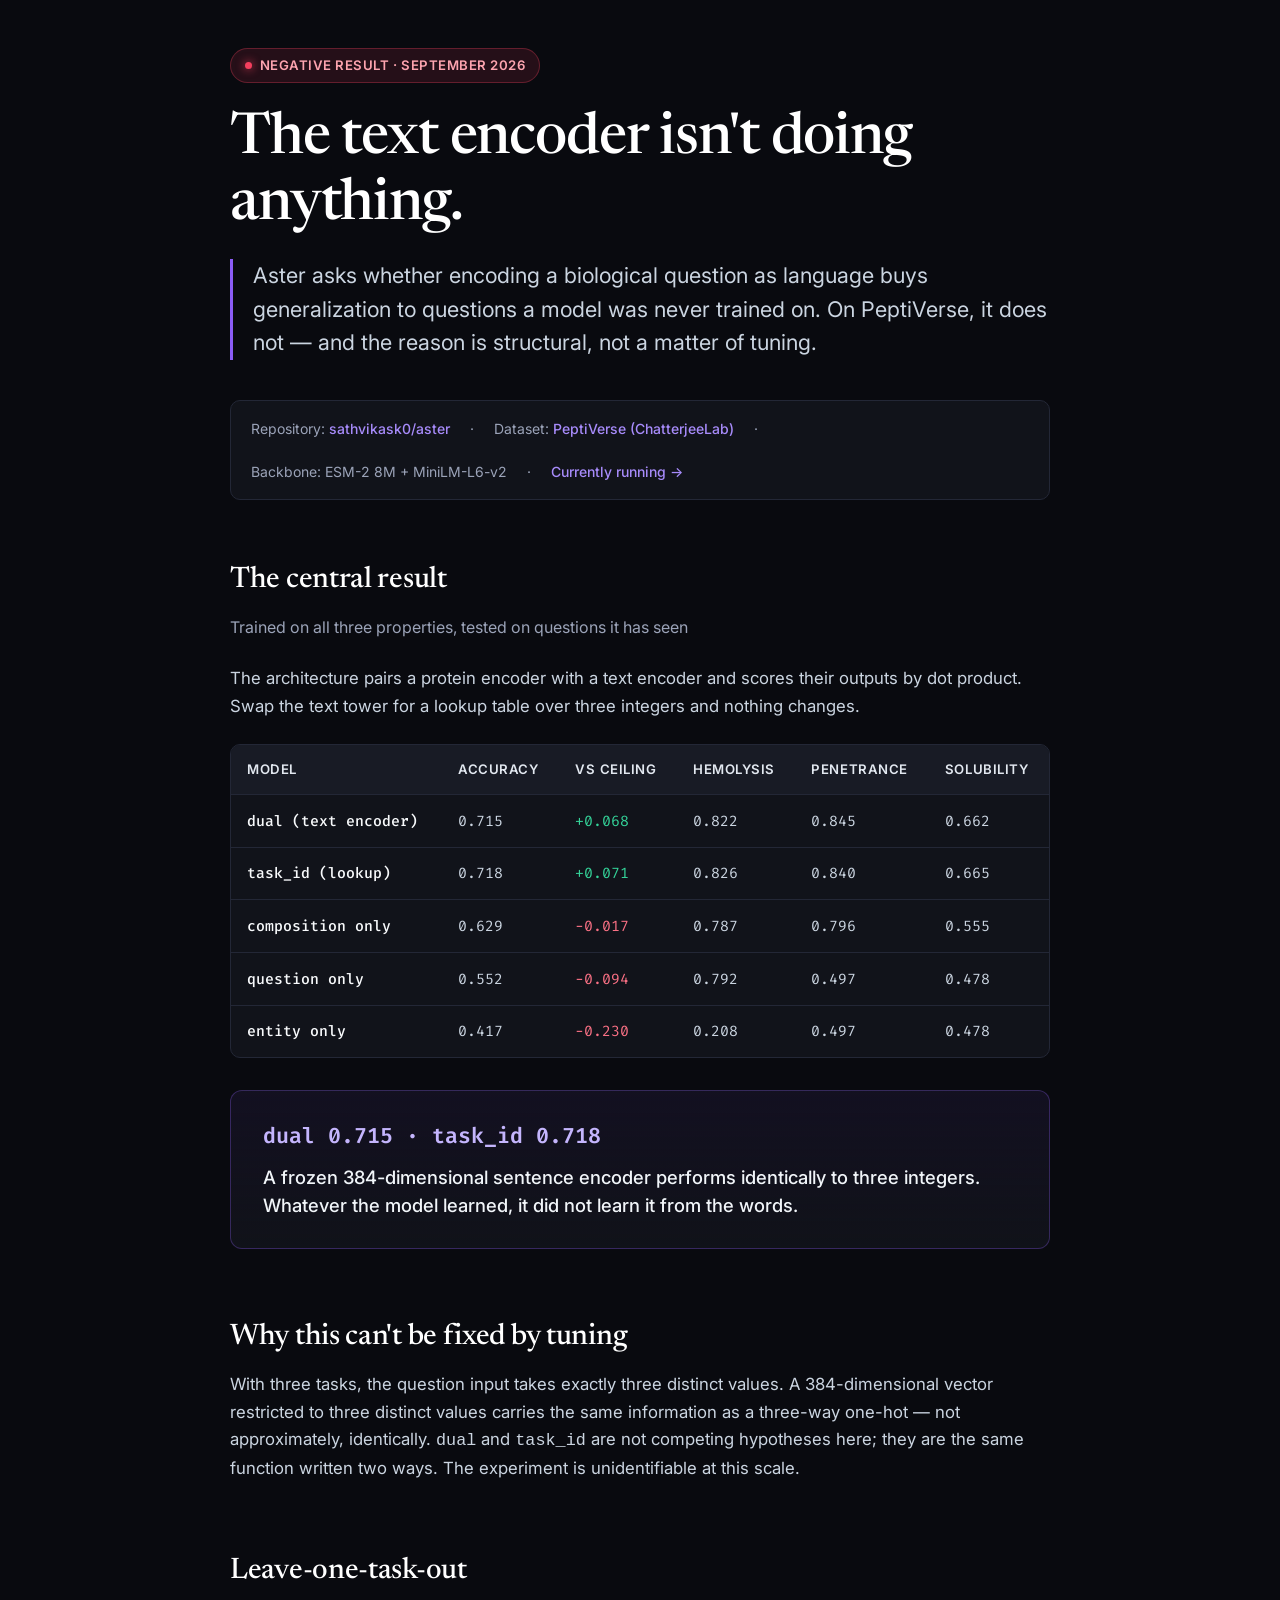
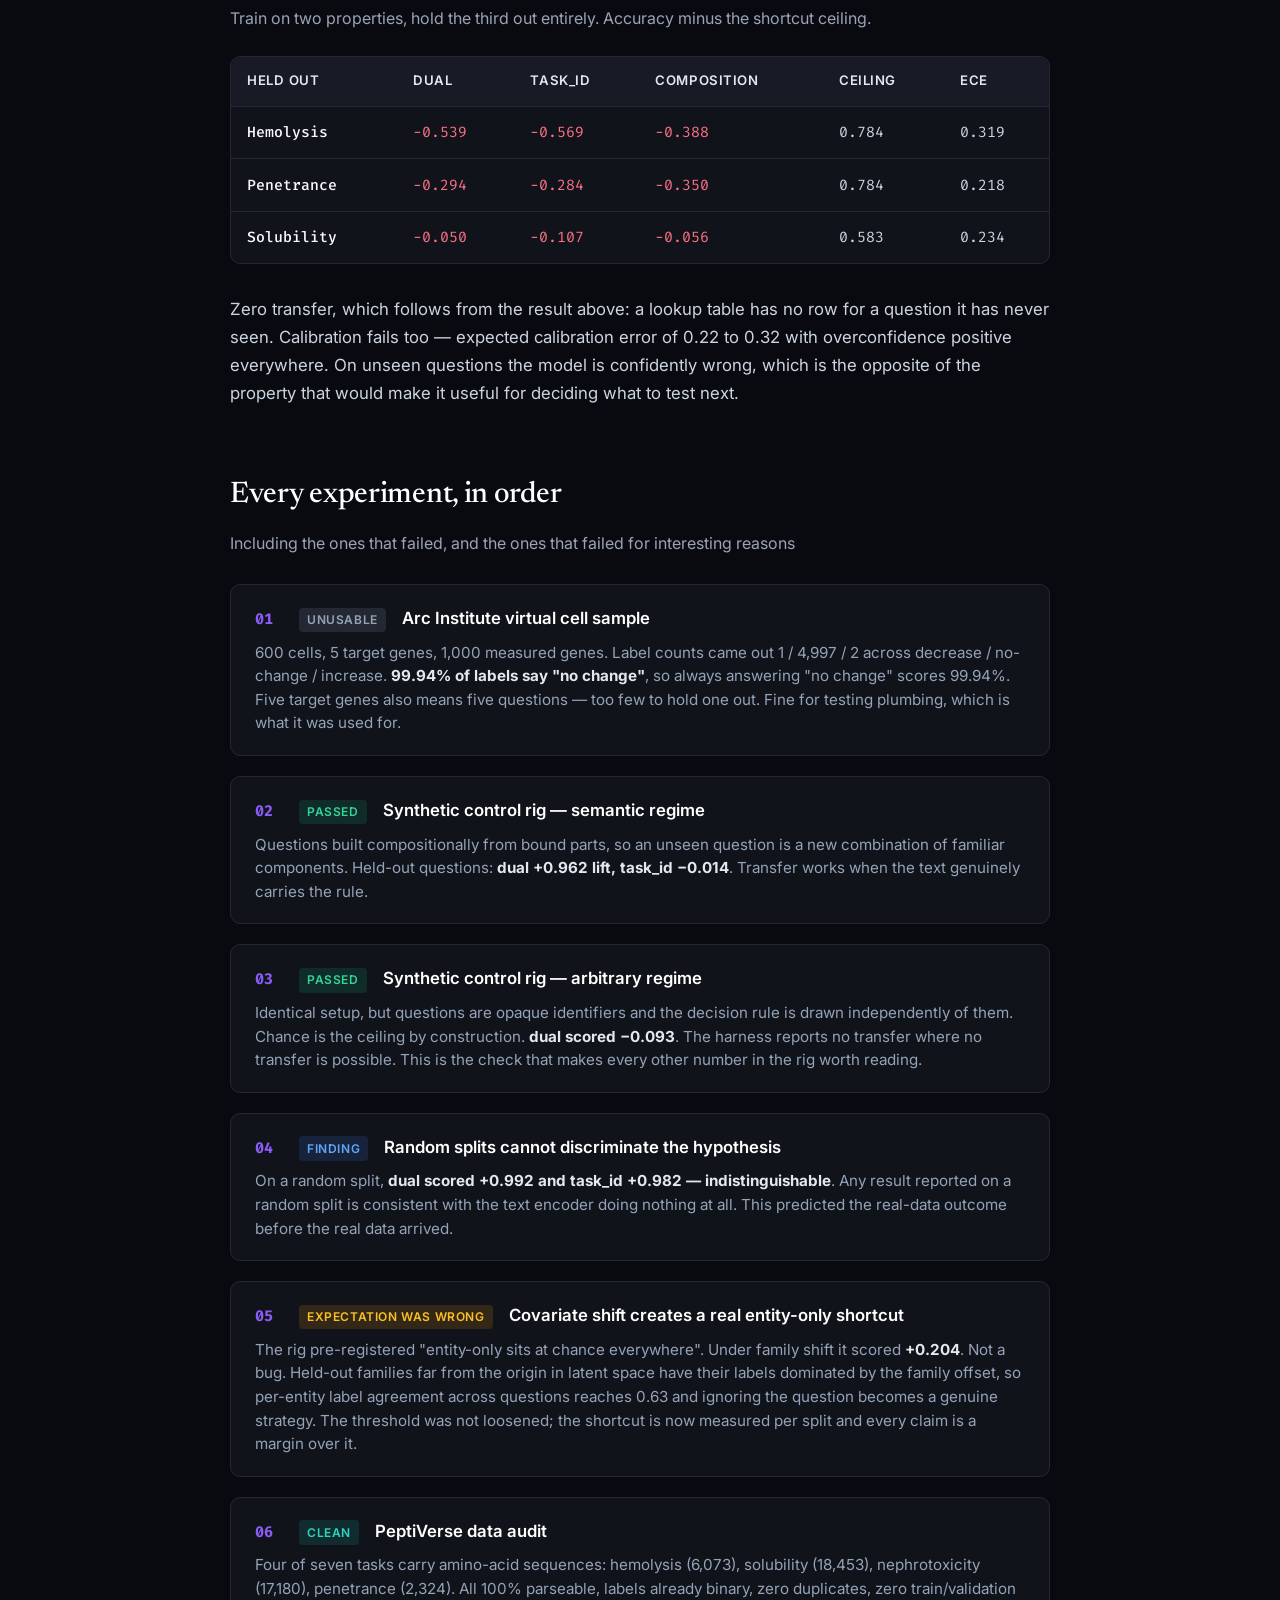
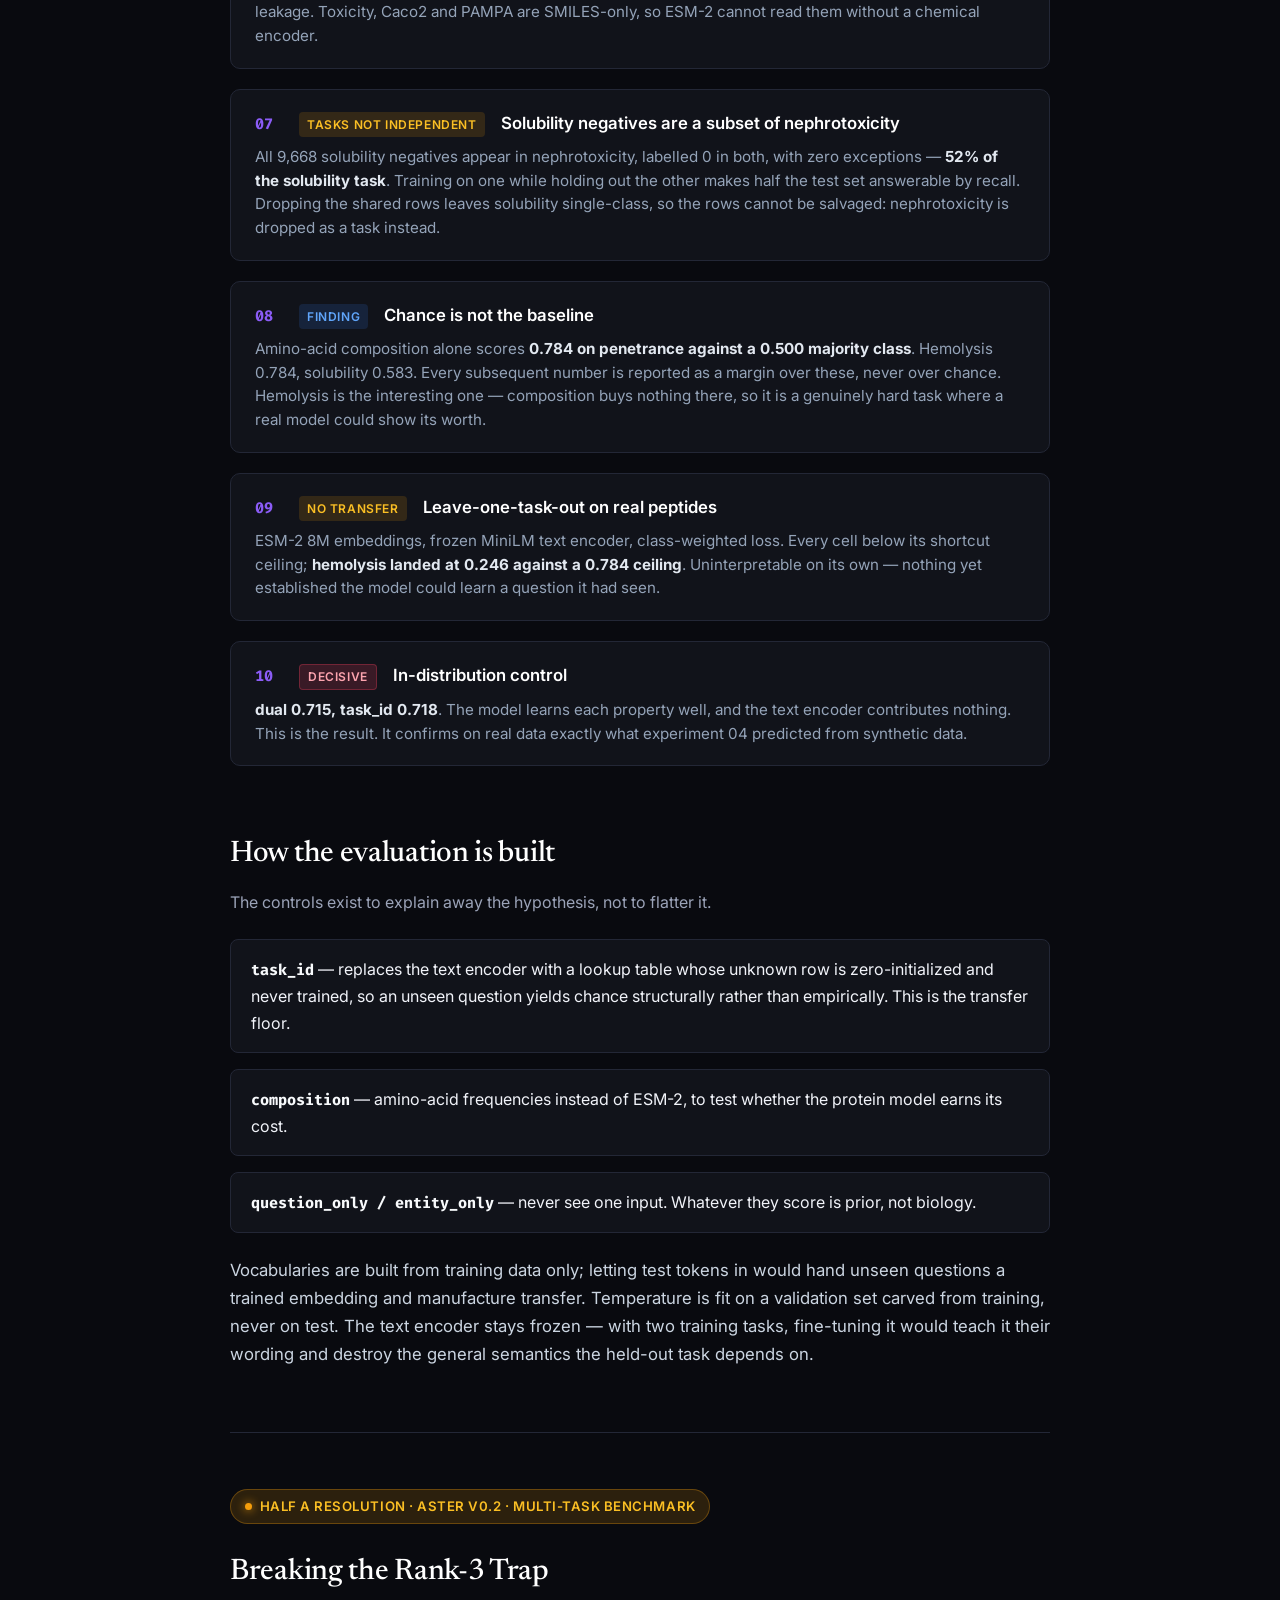
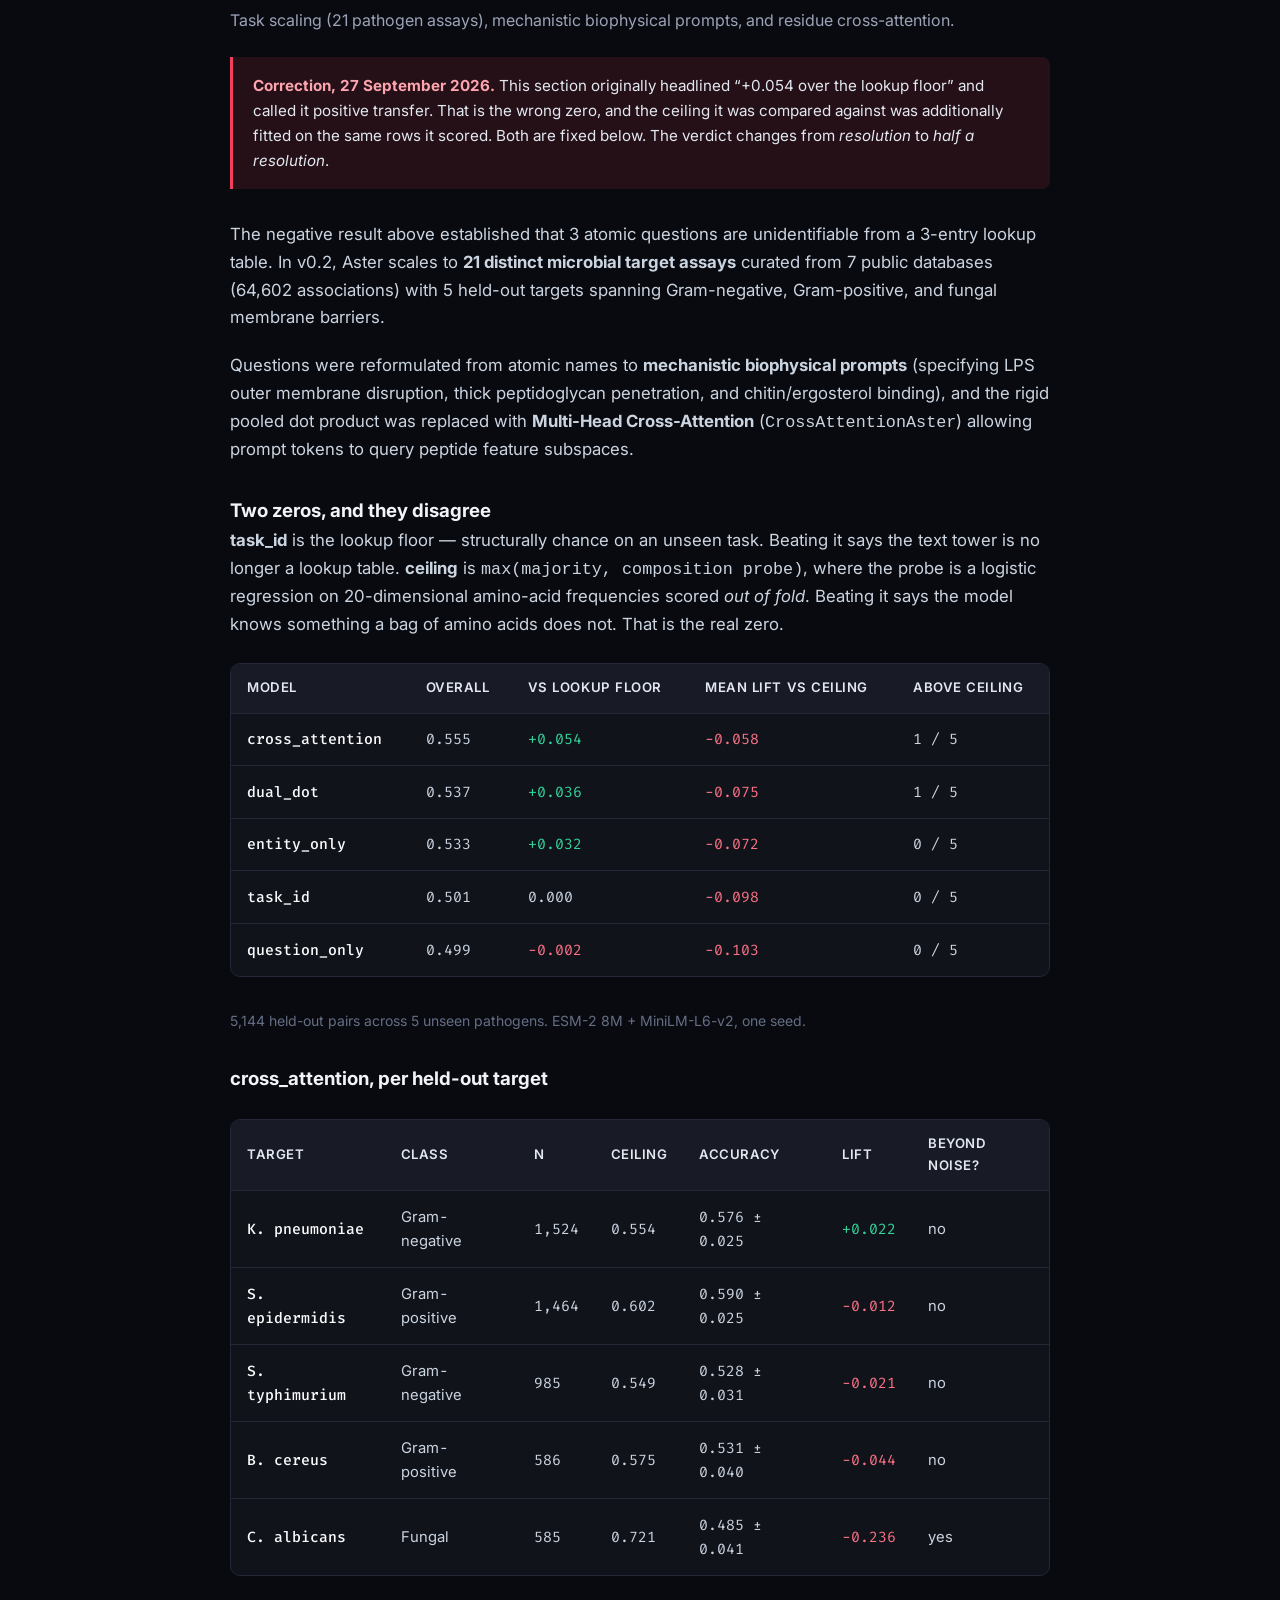
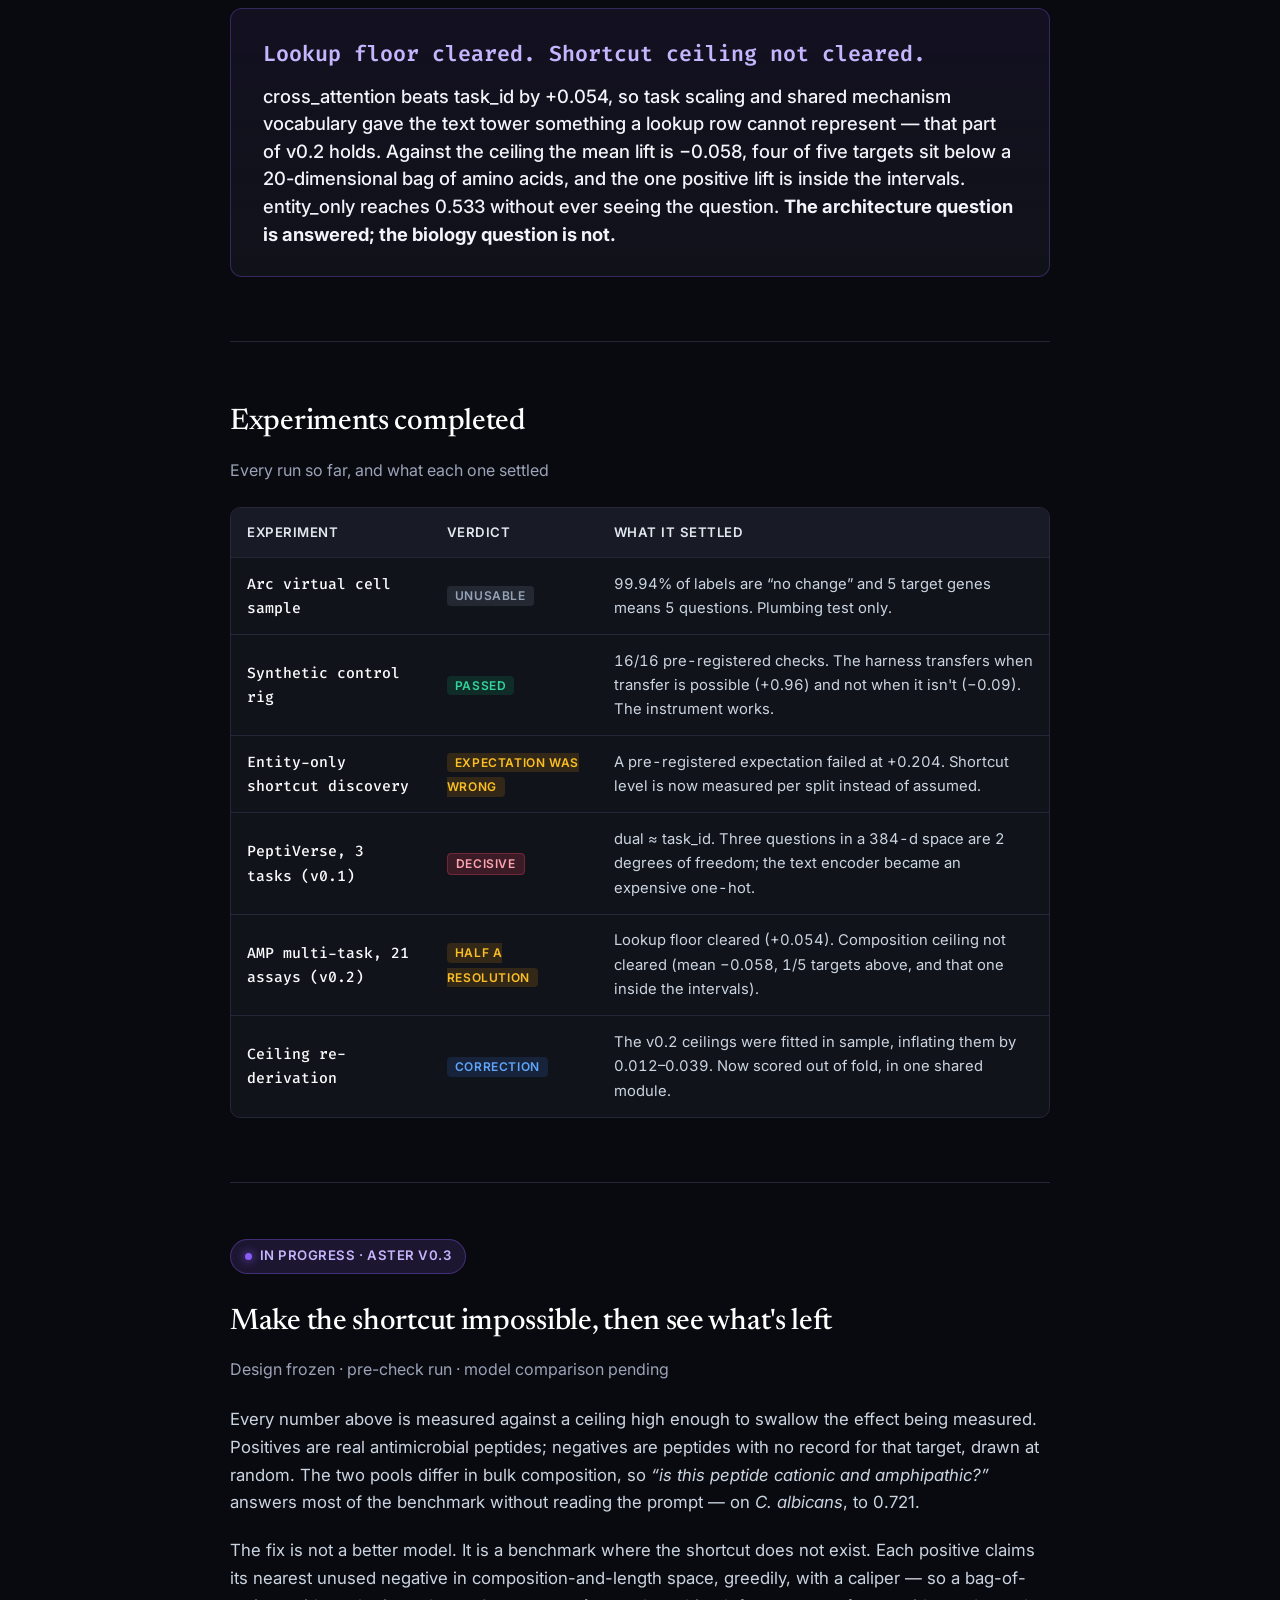
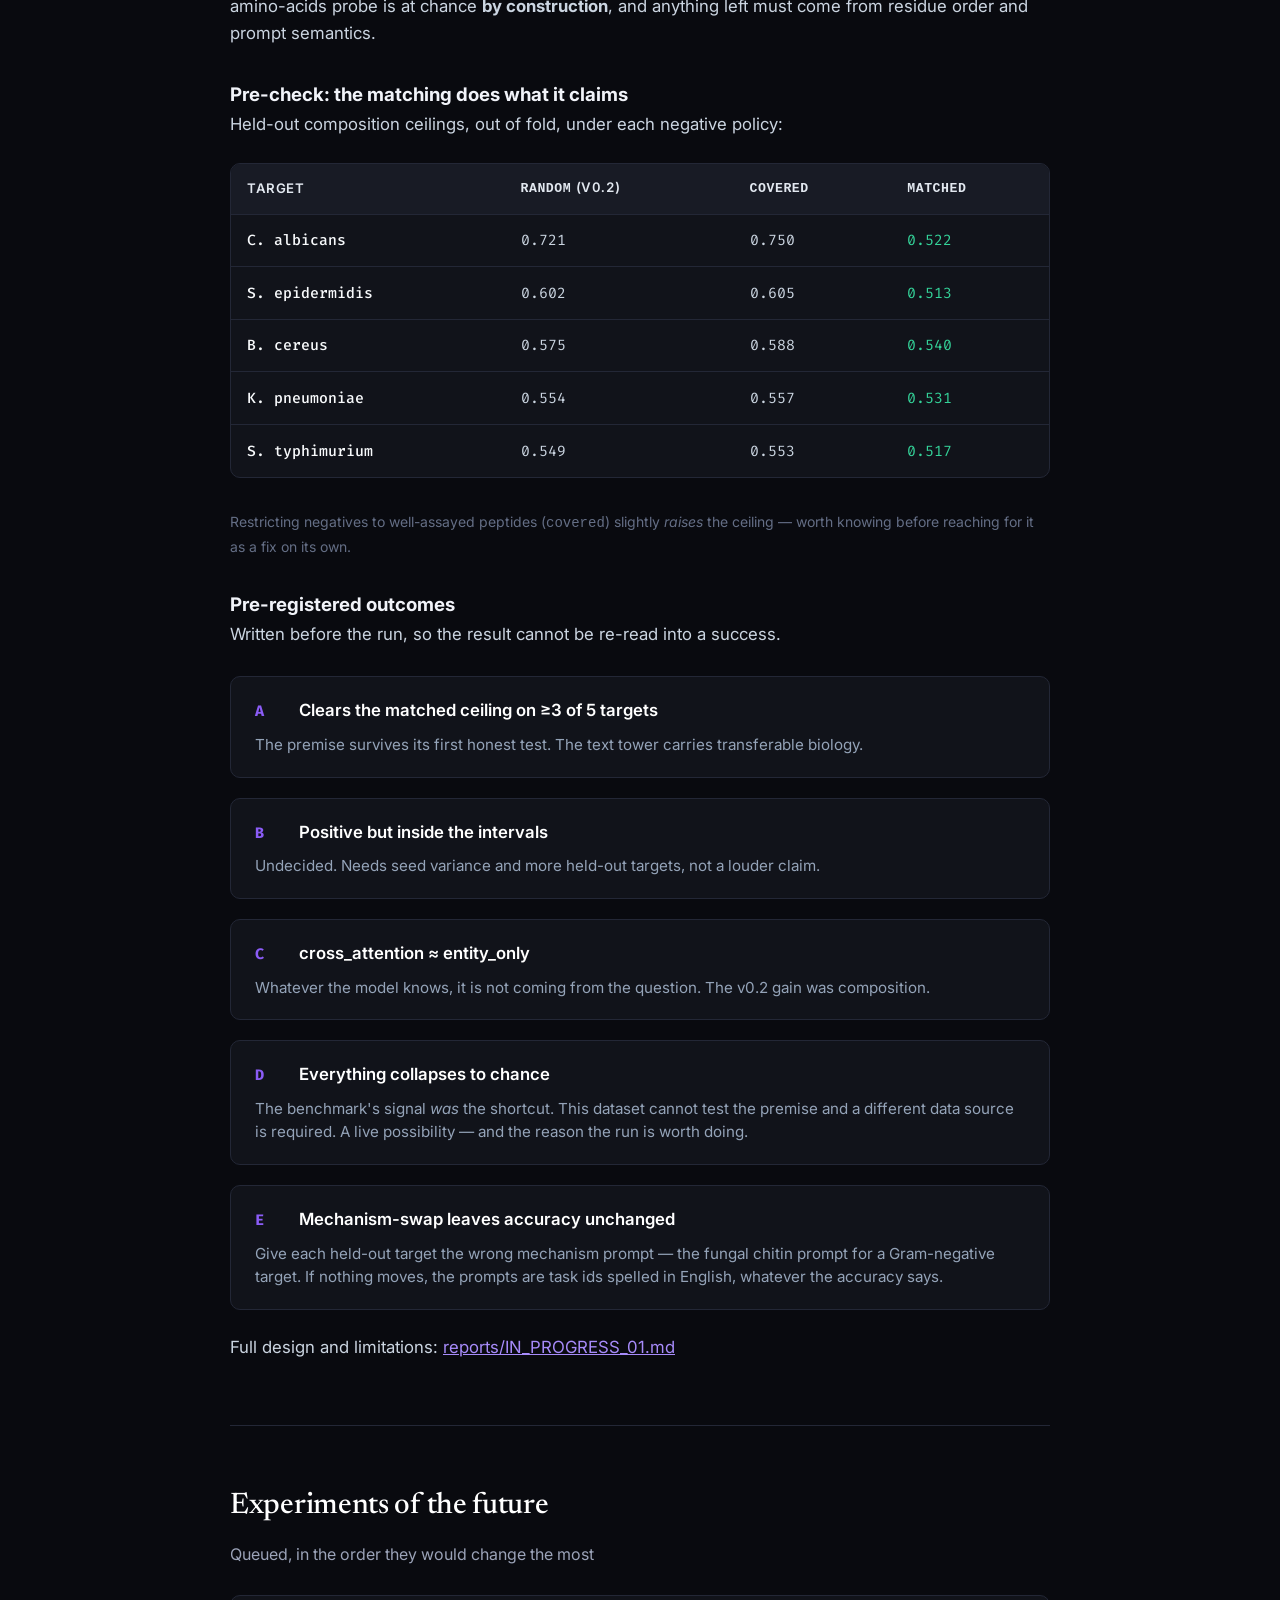
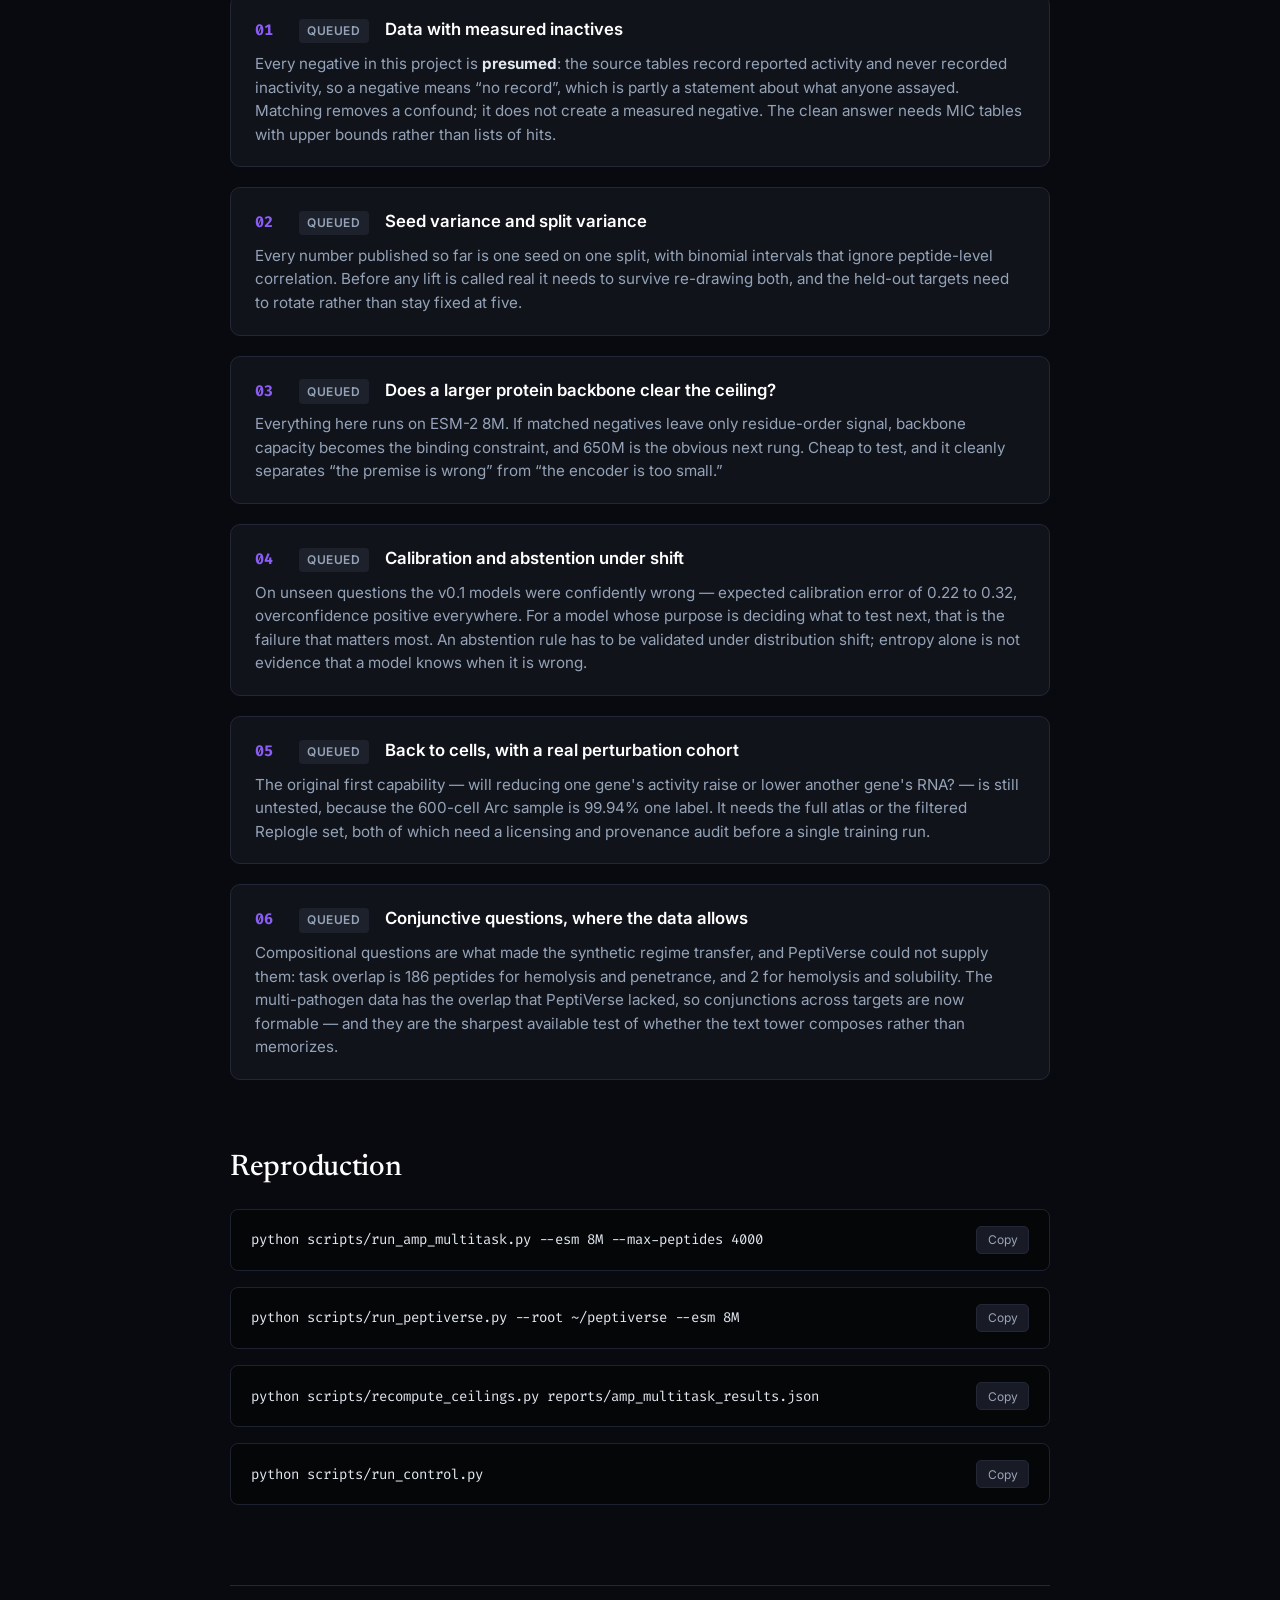
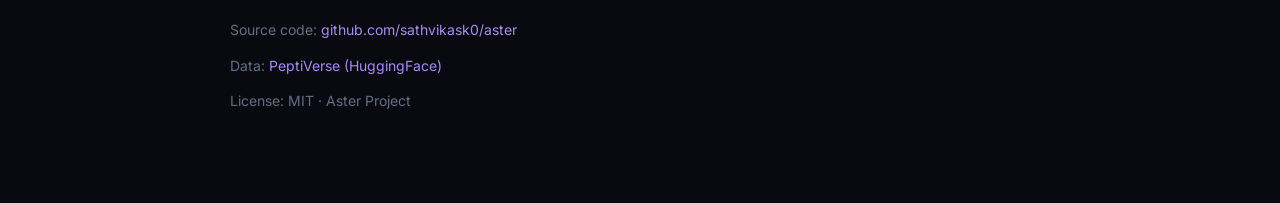
==== docs/index.html @ 53b68ed5 "Correct the v0.2 ceiling, and report against it The multi-task report headlined "+0.054 over task_id" ====
<!DOCTYPE html>
<html lang="en">
<head>
  <meta charset="UTF-8" />
  <meta name="viewport" content="width=device-width, initial-scale=1.0" />
  <title>Negative result · Aster: The text encoder isn't doing anything</title>
  <meta name="description" content="Aster asks whether encoding a biological question as language buys generalization to questions a model was never trained on. On PeptiVerse, it does not." />
  <link rel="preconnect" href="https://fonts.googleapis.com">
  <link rel="preconnect" href="https://fonts.gstatic.com" crossorigin>
  <link href="https://fonts.googleapis.com/css2?family=Fira+Code:wght@400;500;600&family=Inter:wght@400;500;600;700&family=Newsreader:ital,opsz,wght@0,6..72,400;0,6..72,500;0,6..72,600;1,6..72,400&display=swap" rel="stylesheet">
  <style>
    :root {
      --bg: #090a0f;
      --surface: #11131a;
      --surface-raised: #181b25;
      --surface-border: #232736;
      --text-main: #f1f3f9;
      --text-muted: #9ba3b8;
      --text-dim: #646e85;
      --accent: #8b5cf6;
      --accent-glow: rgba(139, 92, 246, 0.15);
      --negative: #f43f5e;
      --negative-dim: rgba(244, 63, 94, 0.12);
      --neutral: #3b82f6;
      --success: #10b981;
      --font-body: 'Inter', -apple-system, BlinkMacSystemFont, sans-serif;
      --font-serif: 'Newsreader', Georgia, serif;
      --font-mono: 'Fira Code', ui-monospace, SFMono-Regular, monospace;
    }

    * { box-sizing: border-box; margin: 0; padding: 0; }

    body {
      background: var(--bg);
      color: var(--text-main);
      font-family: var(--font-body);
      line-height: 1.65;
      -webkit-font-smoothing: antialiased;
      padding: 3rem 1.5rem 6rem;
    }

    .container {
      max-width: 820px;
      margin: 0 auto;
    }

    /* Header & Badge */
    .badge {
      display: inline-flex;
      align-items: center;
      gap: 0.5rem;
      padding: 0.35rem 0.85rem;
      border-radius: 9999px;
      background: var(--negative-dim);
      border: 1px solid rgba(244, 63, 94, 0.3);
      color: #fda4af;
      font-size: 0.825rem;
      font-weight: 600;
      letter-spacing: 0.04em;
      text-transform: uppercase;
      margin-bottom: 1.5rem;
    }

    .badge-dot {
      width: 7px;
      height: 7px;
      border-radius: 50%;
      background: var(--negative);
      box-shadow: 0 0 10px var(--negative);
    }

    h1 {
      font-family: var(--font-serif);
      font-size: clamp(2.4rem, 5vw, 3.6rem);
      line-height: 1.15;
      font-weight: 500;
      letter-spacing: -0.02em;
      margin-bottom: 1.25rem;
      color: #ffffff;
    }

    .lead {
      font-size: clamp(1.15rem, 2.5vw, 1.35rem);
      color: #cbd5e1;
      line-height: 1.55;
      font-weight: 400;
      margin-bottom: 2.5rem;
      border-left: 3px solid var(--accent);
      padding-left: 1.25rem;
    }

    .meta-bar {
      display: flex;
      flex-wrap: wrap;
      align-items: center;
      gap: 1.25rem;
      padding: 1rem 1.25rem;
      background: var(--surface);
      border: 1px solid var(--surface-border);
      border-radius: 10px;
      font-size: 0.875rem;
      color: var(--text-muted);
      margin-bottom: 3.5rem;
    }

    .meta-bar a {
      color: #a78bfa;
      text-decoration: none;
      font-weight: 500;
      display: inline-flex;
      align-items: center;
      gap: 0.35rem;
    }

    .meta-bar a:hover {
      text-decoration: underline;
    }

    /* Sections */
    section {
      margin-bottom: 4rem;
    }

    h2 {
      font-family: var(--font-serif);
      font-size: 1.85rem;
      font-weight: 500;
      color: #ffffff;
      margin-bottom: 0.6rem;
      letter-spacing: -0.01em;
    }

    .section-desc {
      color: var(--text-muted);
      margin-bottom: 1.5rem;
      font-size: 1rem;
    }

    p {
      margin-bottom: 1.25rem;
      color: #cbd5e1;
      font-size: 1.05rem;
    }

    /* Callout Card */
    .highlight-card {
      background: linear-gradient(180deg, rgba(139, 92, 246, 0.08) 0%, rgba(17, 19, 26, 0.95) 100%);
      border: 1px solid rgba(139, 92, 246, 0.3);
      border-radius: 12px;
      padding: 1.75rem 2rem;
      margin: 2rem 0;
      position: relative;
    }

    .highlight-stat {
      font-family: var(--font-mono);
      font-size: 1.35rem;
      font-weight: 600;
      color: #c4b5fd;
      margin-bottom: 0.6rem;
      display: flex;
      align-items: center;
      gap: 0.75rem;
    }

    .highlight-text {
      font-size: 1.15rem;
      color: #f1f5f9;
      font-weight: 500;
      line-height: 1.5;
    }

    /* Tables */
    .table-wrapper {
      width: 100%;
      overflow-x: auto;
      border: 1px solid var(--surface-border);
      border-radius: 10px;
      background: var(--surface);
      margin: 1.5rem 0 2rem;
    }

    table {
      width: 100%;
      border-collapse: collapse;
      text-align: left;
      font-size: 0.925rem;
      font-variant-numeric: tabular-nums;
    }

    th {
      background: var(--surface-raised);
      color: #e2e8f0;
      font-weight: 600;
      padding: 0.85rem 1rem;
      border-bottom: 1px solid var(--surface-border);
      font-size: 0.825rem;
      text-transform: uppercase;
      letter-spacing: 0.04em;
    }

    td {
      padding: 0.85rem 1rem;
      border-bottom: 1px solid var(--surface-border);
      color: #cbd5e1;
    }

    tr:last-child td {
      border-bottom: none;
    }

    tr:hover td {
      background: rgba(255, 255, 255, 0.02);
    }

    .model-name {
      font-family: var(--font-mono);
      font-weight: 500;
      color: #f8fafc;
    }

    .delta-pos {
      color: #34d399;
      font-family: var(--font-mono);
    }

    .delta-neg {
      color: #fb7185;
      font-family: var(--font-mono);
    }

    .num {
      font-family: var(--font-mono);
    }

    /* Timeline / Experiments */
    .timeline {
      display: flex;
      flex-direction: column;
      gap: 1.25rem;
      margin-top: 1.75rem;
    }

    .exp-card {
      background: var(--surface);
      border: 1px solid var(--surface-border);
      border-radius: 10px;
      padding: 1.25rem 1.5rem;
      transition: border-color 0.2s, transform 0.2s;
    }

    .exp-card:hover {
      border-color: #3f475f;
    }

    .exp-header {
      display: flex;
      align-items: baseline;
      gap: 1rem;
      margin-bottom: 0.5rem;
    }

    .exp-num {
      font-family: var(--font-mono);
      font-size: 0.95rem;
      font-weight: 700;
      color: var(--accent);
      min-width: 28px;
    }

    .exp-tag {
      font-size: 0.75rem;
      font-weight: 600;
      text-transform: uppercase;
      letter-spacing: 0.05em;
      padding: 0.15rem 0.5rem;
      border-radius: 4px;
    }

    .tag-unusable { background: rgba(148, 163, 184, 0.15); color: #94a3b8; }
    .tag-passed { background: rgba(16, 185, 129, 0.15); color: #34d399; }
    .tag-finding { background: rgba(59, 130, 246, 0.15); color: #60a5fa; }
    .tag-wrong { background: rgba(245, 158, 11, 0.15); color: #fbbf24; }
    .tag-clean { background: rgba(20, 184, 166, 0.15); color: #2dd4bf; }
    .tag-decisive { background: rgba(244, 63, 94, 0.18); color: #fda4af; border: 1px solid rgba(244, 63, 94, 0.3); }
    .tag-running { background: rgba(139, 92, 246, 0.18); color: #c4b5fd; border: 1px solid rgba(139, 92, 246, 0.35); }
    .tag-queued { background: rgba(100, 116, 139, 0.15); color: #94a3b8; }
    .tag-partial { background: rgba(245, 158, 11, 0.15); color: #fbbf24; }

    .correction {
      border-left: 3px solid var(--negative);
      background: var(--negative-dim);
      border-radius: 0 8px 8px 0;
      padding: 1rem 1.25rem;
      margin: 1.5rem 0 2rem;
      font-size: 0.95rem;
      color: #e2e8f0;
    }

    .correction strong { color: #fda4af; }

    .pulse-dot {
      width: 7px; height: 7px; border-radius: 50%;
      background: var(--accent);
      box-shadow: 0 0 10px var(--accent);
      display: inline-block;
      animation: pulse 2s ease-in-out infinite;
    }

    @keyframes pulse { 0%, 100% { opacity: 1; } 50% { opacity: 0.35; } }

    .zero-note {
      font-size: 0.875rem;
      color: var(--text-dim);
      margin-top: 0.75rem;
    }

    .exp-title {
      font-weight: 600;
      color: #ffffff;
      font-size: 1.05rem;
    }

    .exp-body {
      color: #94a3b8;
      font-size: 0.95rem;
      line-height: 1.55;
    }

    .exp-body strong {
      color: #e2e8f0;
    }

    /* List items for design rules */
    .controls-list {
      list-style: none;
      display: flex;
      flex-direction: column;
      gap: 1rem;
      margin: 1.5rem 0;
    }

    .controls-list li {
      padding: 1rem 1.25rem;
      background: var(--surface);
      border: 1px solid var(--surface-border);
      border-radius: 8px;
    }

    .controls-list strong {
      color: #f8fafc;
      font-family: var(--font-mono);
      font-size: 0.95rem;
    }

    /* Code & command block */
    .code-box {
      background: #050608;
      border: 1px solid #1e2230;
      border-radius: 8px;
      padding: 1rem 1.25rem;
      font-family: var(--font-mono);
      font-size: 0.875rem;
      color: #e2e8f0;
      overflow-x: auto;
      margin: 1rem 0;
      display: flex;
      justify-content: space-between;
      align-items: center;
    }

    .copy-btn {
      background: var(--surface-raised);
      border: 1px solid var(--surface-border);
      color: var(--text-muted);
      border-radius: 5px;
      padding: 0.35rem 0.65rem;
      font-size: 0.75rem;
      cursor: pointer;
      font-family: var(--font-body);
      transition: all 0.2s;
    }

    .copy-btn:hover {
      color: #ffffff;
      border-color: #475569;
    }

    footer {
      margin-top: 5rem;
      padding-top: 2rem;
      border-top: 1px solid var(--surface-border);
      font-size: 0.875rem;
      color: var(--text-dim);
      display: flex;
      flex-direction: column;
      gap: 0.75rem;
    }

    footer a {
      color: #a78bfa;
      text-decoration: none;
    }
  </style>
</head>
<body>
  <main class="container">
    <header>
      <div class="badge">
        <span class="badge-dot"></span>
        Negative result · September 2026
      </div>
      <h1>The text encoder isn't doing anything.</h1>
      <p class="lead">
        Aster asks whether encoding a biological question as language buys generalization to questions a model was never trained on. On PeptiVerse, it does not — and the reason is structural, not a matter of tuning.
      </p>

      <div class="meta-bar">
        <span>Repository: <a href="https://github.com/sathvikask0/aster" target="_blank" rel="noopener">sathvikask0/aster</a></span>
        <span>·</span>
        <span>Dataset: <a href="https://huggingface.co/datasets/ChatterjeeLab/PeptiVerse_data" target="_blank" rel="noopener">PeptiVerse (ChatterjeeLab)</a></span>
        <span>·</span>
        <span>Backbone: ESM-2 8M + MiniLM-L6-v2</span>
        <span>·</span>
        <span><a href="#currently-running">Currently running →</a></span>
      </div>
    </header>

    <!-- The central result -->
    <section id="central-result">
      <h2>The central result</h2>
      <p class="section-desc">Trained on all three properties, tested on questions it has seen</p>
      
      <p>
        The architecture pairs a protein encoder with a text encoder and scores their outputs by dot product. Swap the text tower for a lookup table over three integers and nothing changes.
      </p>

      <div class="table-wrapper">
        <table>
          <thead>
            <tr>
              <th>Model</th>
              <th>Accuracy</th>
              <th>vs ceiling</th>
              <th>Hemolysis</th>
              <th>Penetrance</th>
              <th>Solubility</th>
            </tr>
          </thead>
          <tbody>
            <tr>
              <td class="model-name">dual (text encoder)</td>
              <td class="num">0.715</td>
              <td class="delta-pos">+0.068</td>
              <td class="num">0.822</td>
              <td class="num">0.845</td>
              <td class="num">0.662</td>
            </tr>
            <tr>
              <td class="model-name">task_id (lookup)</td>
              <td class="num">0.718</td>
              <td class="delta-pos">+0.071</td>
              <td class="num">0.826</td>
              <td class="num">0.840</td>
              <td class="num">0.665</td>
            </tr>
            <tr>
              <td class="model-name">composition only</td>
              <td class="num">0.629</td>
              <td class="delta-neg">−0.017</td>
              <td class="num">0.787</td>
              <td class="num">0.796</td>
              <td class="num">0.555</td>
            </tr>
            <tr>
              <td class="model-name">question only</td>
              <td class="num">0.552</td>
              <td class="delta-neg">−0.094</td>
              <td class="num">0.792</td>
              <td class="num">0.497</td>
              <td class="num">0.478</td>
            </tr>
            <tr>
              <td class="model-name">entity only</td>
              <td class="num">0.417</td>
              <td class="delta-neg">−0.230</td>
              <td class="num">0.208</td>
              <td class="num">0.497</td>
              <td class="num">0.478</td>
            </tr>
          </tbody>
        </table>
      </div>

      <div class="highlight-card">
        <div class="highlight-stat">dual 0.715 · task_id 0.718</div>
        <div class="highlight-text">
          A frozen 384-dimensional sentence encoder performs identically to three integers. Whatever the model learned, it did not learn it from the words.
        </div>
      </div>
    </section>

    <!-- Why this can't be fixed by tuning -->
    <section id="tuning-limits">
      <h2>Why this can't be fixed by tuning</h2>
      <p>
        With three tasks, the question input takes exactly three distinct values. A 384-dimensional vector restricted to three distinct values carries the same information as a three-way one-hot — not approximately, identically. <code>dual</code> and <code>task_id</code> are not competing hypotheses here; they are the same function written two ways. The experiment is unidentifiable at this scale.
      </p>
    </section>

    <!-- Leave-one-task-out -->
    <section id="leave-one-out">
      <h2>Leave-one-task-out</h2>
      <p class="section-desc">Train on two properties, hold the third out entirely. Accuracy minus the shortcut ceiling.</p>

      <div class="table-wrapper">
        <table>
          <thead>
            <tr>
              <th>Held out</th>
              <th>dual</th>
              <th>task_id</th>
              <th>composition</th>
              <th>Ceiling</th>
              <th>ECE</th>
            </tr>
          </thead>
          <tbody>
            <tr>
              <td class="model-name">Hemolysis</td>
              <td class="delta-neg">−0.539</td>
              <td class="delta-neg">−0.569</td>
              <td class="delta-neg">−0.388</td>
              <td class="num">0.784</td>
              <td class="num">0.319</td>
            </tr>
            <tr>
              <td class="model-name">Penetrance</td>
              <td class="delta-neg">−0.294</td>
              <td class="delta-neg">−0.284</td>
              <td class="delta-neg">−0.350</td>
              <td class="num">0.784</td>
              <td class="num">0.218</td>
            </tr>
            <tr>
              <td class="model-name">Solubility</td>
              <td class="delta-neg">−0.050</td>
              <td class="delta-neg">−0.107</td>
              <td class="delta-neg">−0.056</td>
              <td class="num">0.583</td>
              <td class="num">0.234</td>
            </tr>
          </tbody>
        </table>
      </div>

      <p>
        Zero transfer, which follows from the result above: a lookup table has no row for a question it has never seen. Calibration fails too — expected calibration error of 0.22 to 0.32 with overconfidence positive everywhere. On unseen questions the model is confidently wrong, which is the opposite of the property that would make it useful for deciding what to test next.
      </p>
    </section>

    <!-- Every experiment, in order -->
    <section id="experiments-chronology">
      <h2>Every experiment, in order</h2>
      <p class="section-desc">Including the ones that failed, and the ones that failed for interesting reasons</p>

      <div class="timeline">
        <div class="exp-card">
          <div class="exp-header">
            <span class="exp-num">01</span>
            <span class="exp-tag tag-unusable">Unusable</span>
            <span class="exp-title">Arc Institute virtual cell sample</span>
          </div>
          <div class="exp-body">
            600 cells, 5 target genes, 1,000 measured genes. Label counts came out 1 / 4,997 / 2 across decrease / no-change / increase. <strong>99.94% of labels say "no change"</strong>, so always answering "no change" scores 99.94%. Five target genes also means five questions — too few to hold one out. Fine for testing plumbing, which is what it was used for.
          </div>
        </div>

        <div class="exp-card">
          <div class="exp-header">
            <span class="exp-num">02</span>
            <span class="exp-tag tag-passed">Passed</span>
            <span class="exp-title">Synthetic control rig — semantic regime</span>
          </div>
          <div class="exp-body">
            Questions built compositionally from bound parts, so an unseen question is a new combination of familiar components. Held-out questions: <strong>dual +0.962 lift, task_id −0.014</strong>. Transfer works when the text genuinely carries the rule.
          </div>
        </div>

        <div class="exp-card">
          <div class="exp-header">
            <span class="exp-num">03</span>
            <span class="exp-tag tag-passed">Passed</span>
            <span class="exp-title">Synthetic control rig — arbitrary regime</span>
          </div>
          <div class="exp-body">
            Identical setup, but questions are opaque identifiers and the decision rule is drawn independently of them. Chance is the ceiling by construction. <strong>dual scored −0.093</strong>. The harness reports no transfer where no transfer is possible. This is the check that makes every other number in the rig worth reading.
          </div>
        </div>

        <div class="exp-card">
          <div class="exp-header">
            <span class="exp-num">04</span>
            <span class="exp-tag tag-finding">Finding</span>
            <span class="exp-title">Random splits cannot discriminate the hypothesis</span>
          </div>
          <div class="exp-body">
            On a random split, <strong>dual scored +0.992 and task_id +0.982 — indistinguishable</strong>. Any result reported on a random split is consistent with the text encoder doing nothing at all. This predicted the real-data outcome before the real data arrived.
          </div>
        </div>

        <div class="exp-card">
          <div class="exp-header">
            <span class="exp-num">05</span>
            <span class="exp-tag tag-wrong">Expectation was wrong</span>
            <span class="exp-title">Covariate shift creates a real entity-only shortcut</span>
          </div>
          <div class="exp-body">
            The rig pre-registered "entity-only sits at chance everywhere". Under family shift it scored <strong>+0.204</strong>. Not a bug. Held-out families far from the origin in latent space have their labels dominated by the family offset, so per-entity label agreement across questions reaches 0.63 and ignoring the question becomes a genuine strategy. The threshold was not loosened; the shortcut is now measured per split and every claim is a margin over it.
          </div>
        </div>

        <div class="exp-card">
          <div class="exp-header">
            <span class="exp-num">06</span>
            <span class="exp-tag tag-clean">Clean</span>
            <span class="exp-title">PeptiVerse data audit</span>
          </div>
          <div class="exp-body">
            Four of seven tasks carry amino-acid sequences: hemolysis (6,073), solubility (18,453), nephrotoxicity (17,180), penetrance (2,324). All 100% parseable, labels already binary, zero duplicates, zero train/validation leakage. Toxicity, Caco2 and PAMPA are SMILES-only, so ESM-2 cannot read them without a chemical encoder.
          </div>
        </div>

        <div class="exp-card">
          <div class="exp-header">
            <span class="exp-num">07</span>
            <span class="exp-tag tag-wrong">Tasks not independent</span>
            <span class="exp-title">Solubility negatives are a subset of nephrotoxicity</span>
          </div>
          <div class="exp-body">
            All 9,668 solubility negatives appear in nephrotoxicity, labelled 0 in both, with zero exceptions — <strong>52% of the solubility task</strong>. Training on one while holding out the other makes half the test set answerable by recall. Dropping the shared rows leaves solubility single-class, so the rows cannot be salvaged: nephrotoxicity is dropped as a task instead.
          </div>
        </div>

        <div class="exp-card">
          <div class="exp-header">
            <span class="exp-num">08</span>
            <span class="exp-tag tag-finding">Finding</span>
            <span class="exp-title">Chance is not the baseline</span>
          </div>
          <div class="exp-body">
            Amino-acid composition alone scores <strong>0.784 on penetrance against a 0.500 majority class</strong>. Hemolysis 0.784, solubility 0.583. Every subsequent number is reported as a margin over these, never over chance. Hemolysis is the interesting one — composition buys nothing there, so it is a genuinely hard task where a real model could show its worth.
          </div>
        </div>

        <div class="exp-card">
          <div class="exp-header">
            <span class="exp-num">09</span>
            <span class="exp-tag tag-wrong">No transfer</span>
            <span class="exp-title">Leave-one-task-out on real peptides</span>
          </div>
          <div class="exp-body">
            ESM-2 8M embeddings, frozen MiniLM text encoder, class-weighted loss. Every cell below its shortcut ceiling; <strong>hemolysis landed at 0.246 against a 0.784 ceiling</strong>. Uninterpretable on its own — nothing yet established the model could learn a question it had seen.
          </div>
        </div>

        <div class="exp-card">
          <div class="exp-header">
            <span class="exp-num">10</span>
            <span class="exp-tag tag-decisive">Decisive</span>
            <span class="exp-title">In-distribution control</span>
          </div>
          <div class="exp-body">
            <strong>dual 0.715, task_id 0.718</strong>. The model learns each property well, and the text encoder contributes nothing. This is the result. It confirms on real data exactly what experiment 04 predicted from synthetic data.
          </div>
        </div>
      </div>
    </section>

    <!-- How the evaluation is built -->
    <section id="evaluation-design">
      <h2>How the evaluation is built</h2>
      <p class="section-desc">The controls exist to explain away the hypothesis, not to flatter it.</p>

      <ul class="controls-list">
        <li>
          <strong>task_id</strong> — replaces the text encoder with a lookup table whose unknown row is zero-initialized and never trained, so an unseen question yields chance structurally rather than empirically. This is the transfer floor.
        </li>
        <li>
          <strong>composition</strong> — amino-acid frequencies instead of ESM-2, to test whether the protein model earns its cost.
        </li>
        <li>
          <strong>question_only / entity_only</strong> — never see one input. Whatever they score is prior, not biology.
        </li>
      </ul>

      <p>
        Vocabularies are built from training data only; letting test tokens in would hand unseen questions a trained embedding and manufacture transfer. Temperature is fit on a validation set carved from training, never on test. The text encoder stays frozen — with two training tasks, fine-tuning it would teach it their wording and destroy the general semantics the held-out task depends on.
      </p>
    </section>

    <!-- Resolution & Correction: Aster v0.2 -->
    <section id="resolution" style="border-top: 1px solid var(--surface-border); padding-top: 3.5rem;">
      <div class="badge" style="background: rgba(245, 158, 11, 0.15); border-color: rgba(245, 158, 11, 0.3); color: #fbbf24;">
        <span class="badge-dot" style="background: #f59e0b; box-shadow: 0 0 10px #f59e0b;"></span>
        Half a resolution · Aster v0.2 · Multi-Task Benchmark
      </div>
      <h2>Breaking the Rank-3 Trap</h2>
      <p class="section-desc">Task scaling (21 pathogen assays), mechanistic biophysical prompts, and residue cross-attention.</p>

      <div class="correction">
        <strong>Correction, 27 September 2026.</strong> This section originally headlined
        &ldquo;+0.054 over the lookup floor&rdquo; and called it positive transfer. That is the wrong zero,
        and the ceiling it was compared against was additionally fitted on the same rows it scored.
        Both are fixed below. The verdict changes from <em>resolution</em> to <em>half a resolution</em>.
      </div>

      <p>
        The negative result above established that 3 atomic questions are unidentifiable from a 3-entry lookup table. In v0.2, Aster scales to <strong>21 distinct microbial target assays</strong> curated from 7 public databases (64,602 associations) with 5 held-out targets spanning Gram-negative, Gram-positive, and fungal membrane barriers.
      </p>

      <p>
        Questions were reformulated from atomic names to <strong>mechanistic biophysical prompts</strong> (specifying LPS outer membrane disruption, thick peptidoglycan penetration, and chitin/ergosterol binding), and the rigid pooled dot product was replaced with <strong>Multi-Head Cross-Attention</strong> (<code>CrossAttentionAster</code>) allowing prompt tokens to query peptide feature subspaces.
      </p>

      <h3 style="margin-top: 2rem;">Two zeros, and they disagree</h3>
      <p>
        <strong>task_id</strong> is the lookup floor — structurally chance on an unseen task. Beating it says the text tower is no longer a lookup table.
        <strong>ceiling</strong> is <code>max(majority, composition probe)</code>, where the probe is a logistic regression on 20-dimensional amino-acid frequencies scored <em>out of fold</em>. Beating it says the model knows something a bag of amino acids does not. That is the real zero.
      </p>

      <div class="table-wrapper">
        <table>
          <thead>
            <tr>
              <th>Model</th>
              <th>Overall</th>
              <th>vs lookup floor</th>
              <th>Mean lift vs ceiling</th>
              <th>Above ceiling</th>
            </tr>
          </thead>
          <tbody>
            <tr>
              <td class="model-name">cross_attention</td>
              <td class="num">0.555</td>
              <td class="delta-pos">+0.054</td>
              <td class="delta-neg">&minus;0.058</td>
              <td class="num">1 / 5</td>
            </tr>
            <tr>
              <td class="model-name">dual_dot</td>
              <td class="num">0.537</td>
              <td class="delta-pos">+0.036</td>
              <td class="delta-neg">&minus;0.075</td>
              <td class="num">1 / 5</td>
            </tr>
            <tr>
              <td class="model-name">entity_only</td>
              <td class="num">0.533</td>
              <td class="delta-pos">+0.032</td>
              <td class="delta-neg">&minus;0.072</td>
              <td class="num">0 / 5</td>
            </tr>
            <tr>
              <td class="model-name">task_id</td>
              <td class="num">0.501</td>
              <td class="num">0.000</td>
              <td class="delta-neg">&minus;0.098</td>
              <td class="num">0 / 5</td>
            </tr>
            <tr>
              <td class="model-name">question_only</td>
              <td class="num">0.499</td>
              <td class="delta-neg">&minus;0.002</td>
              <td class="delta-neg">&minus;0.103</td>
              <td class="num">0 / 5</td>
            </tr>
          </tbody>
        </table>
      </div>

      <p class="zero-note">5,144 held-out pairs across 5 unseen pathogens. ESM-2 8M + MiniLM-L6-v2, one seed.</p>

      <h3 style="margin-top: 2rem;">cross_attention, per held-out target</h3>

      <div class="table-wrapper">
        <table>
          <thead>
            <tr>
              <th>Target</th>
              <th>Class</th>
              <th>n</th>
              <th>Ceiling</th>
              <th>Accuracy</th>
              <th>Lift</th>
              <th>Beyond noise?</th>
            </tr>
          </thead>
          <tbody>
            <tr>
              <td class="model-name">K. pneumoniae</td>
              <td>Gram-negative</td>
              <td class="num">1,524</td>
              <td class="num">0.554</td>
              <td class="num">0.576 &plusmn; 0.025</td>
              <td class="delta-pos">+0.022</td>
              <td>no</td>
            </tr>
            <tr>
              <td class="model-name">S. epidermidis</td>
              <td>Gram-positive</td>
              <td class="num">1,464</td>
              <td class="num">0.602</td>
              <td class="num">0.590 &plusmn; 0.025</td>
              <td class="delta-neg">&minus;0.012</td>
              <td>no</td>
            </tr>
            <tr>
              <td class="model-name">S. typhimurium</td>
              <td>Gram-negative</td>
              <td class="num">985</td>
              <td class="num">0.549</td>
              <td class="num">0.528 &plusmn; 0.031</td>
              <td class="delta-neg">&minus;0.021</td>
              <td>no</td>
            </tr>
            <tr>
              <td class="model-name">B. cereus</td>
              <td>Gram-positive</td>
              <td class="num">586</td>
              <td class="num">0.575</td>
              <td class="num">0.531 &plusmn; 0.040</td>
              <td class="delta-neg">&minus;0.044</td>
              <td>no</td>
            </tr>
            <tr>
              <td class="model-name">C. albicans</td>
              <td>Fungal</td>
              <td class="num">585</td>
              <td class="num">0.721</td>
              <td class="num">0.485 &plusmn; 0.041</td>
              <td class="delta-neg">&minus;0.236</td>
              <td>yes</td>
            </tr>
          </tbody>
        </table>
      </div>

      <div class="highlight-card">
        <div class="highlight-stat">Lookup floor cleared. Shortcut ceiling not cleared.</div>
        <div class="highlight-text">
          cross_attention beats task_id by +0.054, so task scaling and shared mechanism vocabulary gave the text tower something a lookup row cannot represent &mdash; that part of v0.2 holds. Against the ceiling the mean lift is &minus;0.058, four of five targets sit below a 20-dimensional bag of amino acids, and the one positive lift is inside the intervals. entity_only reaches 0.533 without ever seeing the question. <strong>The architecture question is answered; the biology question is not.</strong>
        </div>
      </div>
    </section>

    <!-- Experiments completed -->
    <section id="experiments-done" style="border-top: 1px solid var(--surface-border); padding-top: 3.5rem;">
      <h2>Experiments completed</h2>
      <p class="section-desc">Every run so far, and what each one settled</p>

      <div class="table-wrapper">
        <table>
          <thead>
            <tr>
              <th>Experiment</th>
              <th>Verdict</th>
              <th>What it settled</th>
            </tr>
          </thead>
          <tbody>
            <tr>
              <td class="model-name">Arc virtual cell sample</td>
              <td><span class="exp-tag tag-unusable">Unusable</span></td>
              <td>99.94% of labels are &ldquo;no change&rdquo; and 5 target genes means 5 questions. Plumbing test only.</td>
            </tr>
            <tr>
              <td class="model-name">Synthetic control rig</td>
              <td><span class="exp-tag tag-passed">Passed</span></td>
              <td>16/16 pre-registered checks. The harness transfers when transfer is possible (+0.96) and not when it isn't (&minus;0.09). The instrument works.</td>
            </tr>
            <tr>
              <td class="model-name">Entity-only shortcut discovery</td>
              <td><span class="exp-tag tag-wrong">Expectation was wrong</span></td>
              <td>A pre-registered expectation failed at +0.204. Shortcut level is now measured per split instead of assumed.</td>
            </tr>
            <tr>
              <td class="model-name">PeptiVerse, 3 tasks (v0.1)</td>
              <td><span class="exp-tag tag-decisive">Decisive</span></td>
              <td>dual &asymp; task_id. Three questions in a 384-d space are 2 degrees of freedom; the text encoder became an expensive one-hot.</td>
            </tr>
            <tr>
              <td class="model-name">AMP multi-task, 21 assays (v0.2)</td>
              <td><span class="exp-tag tag-partial">Half a resolution</span></td>
              <td>Lookup floor cleared (+0.054). Composition ceiling not cleared (mean &minus;0.058, 1/5 targets above, and that one inside the intervals).</td>
            </tr>
            <tr>
              <td class="model-name">Ceiling re-derivation</td>
              <td><span class="exp-tag tag-finding">Correction</span></td>
              <td>The v0.2 ceilings were fitted in sample, inflating them by 0.012&ndash;0.039. Now scored out of fold, in one shared module.</td>
            </tr>
          </tbody>
        </table>
      </div>
    </section>

    <!-- Currently running -->
    <section id="currently-running" style="border-top: 1px solid var(--surface-border); padding-top: 3.5rem;">
      <div class="badge" style="background: rgba(139, 92, 246, 0.15); border-color: rgba(139, 92, 246, 0.35); color: #c4b5fd;">
        <span class="pulse-dot"></span>
        In progress &middot; Aster v0.3
      </div>
      <h2>Make the shortcut impossible, then see what's left</h2>
      <p class="section-desc">Design frozen &middot; pre-check run &middot; model comparison pending</p>

      <p>
        Every number above is measured against a ceiling high enough to swallow the effect being measured. Positives are real antimicrobial peptides; negatives are peptides with no record for that target, drawn at random. The two pools differ in bulk composition, so <em>&ldquo;is this peptide cationic and amphipathic?&rdquo;</em> answers most of the benchmark without reading the prompt &mdash; on <em>C. albicans</em>, to 0.721.
      </p>

      <p>
        The fix is not a better model. It is a benchmark where the shortcut does not exist. Each positive claims its nearest unused negative in composition-and-length space, greedily, with a caliper &mdash; so a bag-of-amino-acids probe is at chance <strong>by construction</strong>, and anything left must come from residue order and prompt semantics.
      </p>

      <h3 style="margin-top: 2rem;">Pre-check: the matching does what it claims</h3>
      <p>Held-out composition ceilings, out of fold, under each negative policy:</p>

      <div class="table-wrapper">
        <table>
          <thead>
            <tr>
              <th>Target</th>
              <th><code>random</code> (v0.2)</th>
              <th><code>covered</code></th>
              <th><code>matched</code></th>
            </tr>
          </thead>
          <tbody>
            <tr><td class="model-name">C. albicans</td><td class="num">0.721</td><td class="num">0.750</td><td class="num delta-pos">0.522</td></tr>
            <tr><td class="model-name">S. epidermidis</td><td class="num">0.602</td><td class="num">0.605</td><td class="num delta-pos">0.513</td></tr>
            <tr><td class="model-name">B. cereus</td><td class="num">0.575</td><td class="num">0.588</td><td class="num delta-pos">0.540</td></tr>
            <tr><td class="model-name">K. pneumoniae</td><td class="num">0.554</td><td class="num">0.557</td><td class="num delta-pos">0.531</td></tr>
            <tr><td class="model-name">S. typhimurium</td><td class="num">0.549</td><td class="num">0.553</td><td class="num delta-pos">0.517</td></tr>
          </tbody>
        </table>
      </div>

      <p class="zero-note">
        Restricting negatives to well-assayed peptides (<code>covered</code>) slightly <em>raises</em> the ceiling &mdash; worth knowing before reaching for it as a fix on its own.
      </p>

      <h3 style="margin-top: 2rem;">Pre-registered outcomes</h3>
      <p>Written before the run, so the result cannot be re-read into a success.</p>

      <div class="timeline">
        <div class="exp-card">
          <div class="exp-header">
            <span class="exp-num">A</span>
            <span class="exp-title">Clears the matched ceiling on &ge;3 of 5 targets</span>
          </div>
          <div class="exp-body">The premise survives its first honest test. The text tower carries transferable biology.</div>
        </div>
        <div class="exp-card">
          <div class="exp-header">
            <span class="exp-num">B</span>
            <span class="exp-title">Positive but inside the intervals</span>
          </div>
          <div class="exp-body">Undecided. Needs seed variance and more held-out targets, not a louder claim.</div>
        </div>
        <div class="exp-card">
          <div class="exp-header">
            <span class="exp-num">C</span>
            <span class="exp-title">cross_attention &asymp; entity_only</span>
          </div>
          <div class="exp-body">Whatever the model knows, it is not coming from the question. The v0.2 gain was composition.</div>
        </div>
        <div class="exp-card">
          <div class="exp-header">
            <span class="exp-num">D</span>
            <span class="exp-title">Everything collapses to chance</span>
          </div>
          <div class="exp-body">The benchmark's signal <em>was</em> the shortcut. This dataset cannot test the premise and a different data source is required. A live possibility &mdash; and the reason the run is worth doing.</div>
        </div>
        <div class="exp-card">
          <div class="exp-header">
            <span class="exp-num">E</span>
            <span class="exp-title">Mechanism-swap leaves accuracy unchanged</span>
          </div>
          <div class="exp-body">Give each held-out target the wrong mechanism prompt &mdash; the fungal chitin prompt for a Gram-negative target. If nothing moves, the prompts are task ids spelled in English, whatever the accuracy says.</div>
        </div>
      </div>

      <p style="margin-top: 1.5rem;">
        Full design and limitations: <a href="https://github.com/sathvikask0/aster/blob/main/reports/IN_PROGRESS_01.md" target="_blank" rel="noopener" style="color: #a78bfa;">reports/IN_PROGRESS_01.md</a>
      </p>
    </section>

    <!-- Experiments of the future -->
    <section id="future-experiments" style="border-top: 1px solid var(--surface-border); padding-top: 3.5rem;">
      <h2>Experiments of the future</h2>
      <p class="section-desc">Queued, in the order they would change the most</p>

      <div class="timeline">
        <div class="exp-card">
          <div class="exp-header">
            <span class="exp-num">01</span>
            <span class="exp-tag tag-queued">Queued</span>
            <span class="exp-title">Data with measured inactives</span>
          </div>
          <div class="exp-body">
            Every negative in this project is <strong>presumed</strong>: the source tables record reported activity and never recorded inactivity, so a negative means &ldquo;no record&rdquo;, which is partly a statement about what anyone assayed. Matching removes a confound; it does not create a measured negative. The clean answer needs MIC tables with upper bounds rather than lists of hits.
          </div>
        </div>
        <div class="exp-card">
          <div class="exp-header">
            <span class="exp-num">02</span>
            <span class="exp-tag tag-queued">Queued</span>
            <span class="exp-title">Seed variance and split variance</span>
          </div>
          <div class="exp-body">
            Every number published so far is one seed on one split, with binomial intervals that ignore peptide-level correlation. Before any lift is called real it needs to survive re-drawing both, and the held-out targets need to rotate rather than stay fixed at five.
          </div>
        </div>
        <div class="exp-card">
          <div class="exp-header">
            <span class="exp-num">03</span>
            <span class="exp-tag tag-queued">Queued</span>
            <span class="exp-title">Does a larger protein backbone clear the ceiling?</span>
          </div>
          <div class="exp-body">
            Everything here runs on ESM-2 8M. If matched negatives leave only residue-order signal, backbone capacity becomes the binding constraint, and 650M is the obvious next rung. Cheap to test, and it cleanly separates &ldquo;the premise is wrong&rdquo; from &ldquo;the encoder is too small.&rdquo;
          </div>
        </div>
        <div class="exp-card">
          <div class="exp-header">
            <span class="exp-num">04</span>
            <span class="exp-tag tag-queued">Queued</span>
            <span class="exp-title">Calibration and abstention under shift</span>
          </div>
          <div class="exp-body">
            On unseen questions the v0.1 models were confidently wrong &mdash; expected calibration error of 0.22 to 0.32, overconfidence positive everywhere. For a model whose purpose is deciding what to test next, that is the failure that matters most. An abstention rule has to be validated under distribution shift; entropy alone is not evidence that a model knows when it is wrong.
          </div>
        </div>
        <div class="exp-card">
          <div class="exp-header">
            <span class="exp-num">05</span>
            <span class="exp-tag tag-queued">Queued</span>
            <span class="exp-title">Back to cells, with a real perturbation cohort</span>
          </div>
          <div class="exp-body">
            The original first capability &mdash; will reducing one gene's activity raise or lower another gene's RNA? &mdash; is still untested, because the 600-cell Arc sample is 99.94% one label. It needs the full atlas or the filtered Replogle set, both of which need a licensing and provenance audit before a single training run.
          </div>
        </div>
        <div class="exp-card">
          <div class="exp-header">
            <span class="exp-num">06</span>
            <span class="exp-tag tag-queued">Queued</span>
            <span class="exp-title">Conjunctive questions, where the data allows</span>
          </div>
          <div class="exp-body">
            Compositional questions are what made the synthetic regime transfer, and PeptiVerse could not supply them: task overlap is 186 peptides for hemolysis and penetrance, and 2 for hemolysis and solubility. The multi-pathogen data has the overlap that PeptiVerse lacked, so conjunctions across targets are now formable &mdash; and they are the sharpest available test of whether the text tower composes rather than memorizes.
          </div>
        </div>
      </div>
    </section>

    <!-- Reproduction -->
    <section id="reproduce">
      <h2>Reproduction</h2>
      <div class="code-box">
        <span id="cmd-amp">python scripts/run_amp_multitask.py --esm 8M --max-peptides 4000</span>
        <button class="copy-btn" onclick="navigator.clipboard.writeText(document.getElementById('cmd-amp').innerText); this.innerText='Copied!'; setTimeout(()=>this.innerText='Copy', 2000)">Copy</button>
      </div>

      <div class="code-box">
        <span id="cmd-real">python scripts/run_peptiverse.py --root ~/peptiverse --esm 8M</span>
        <button class="copy-btn" onclick="navigator.clipboard.writeText(document.getElementById('cmd-real').innerText); this.innerText='Copied!'; setTimeout(()=>this.innerText='Copy', 2000)">Copy</button>
      </div>

      <div class="code-box">
        <span id="cmd-ceil">python scripts/recompute_ceilings.py reports/amp_multitask_results.json</span>
        <button class="copy-btn" onclick="navigator.clipboard.writeText(document.getElementById('cmd-ceil').innerText); this.innerText='Copied!'; setTimeout(()=>this.innerText='Copy', 2000)">Copy</button>
      </div>

      <div class="code-box">
        <span id="cmd-ctrl">python scripts/run_control.py</span>
        <button class="copy-btn" onclick="navigator.clipboard.writeText(document.getElementById('cmd-ctrl').innerText); this.innerText='Copied!'; setTimeout(()=>this.innerText='Copy', 2000)">Copy</button>
      </div>
    </section>

    <footer>
      <div>
        Source code: <a href="https://github.com/sathvikask0/aster" target="_blank" rel="noopener">github.com/sathvikask0/aster</a>
      </div>
      <div>
        Data: <a href="https://huggingface.co/datasets/ChatterjeeLab/PeptiVerse_data" target="_blank" rel="noopener">PeptiVerse (HuggingFace)</a>
      </div>
      <div>
        License: MIT · Aster Project
      </div>
    </footer>
  </main>
</body>
</html>
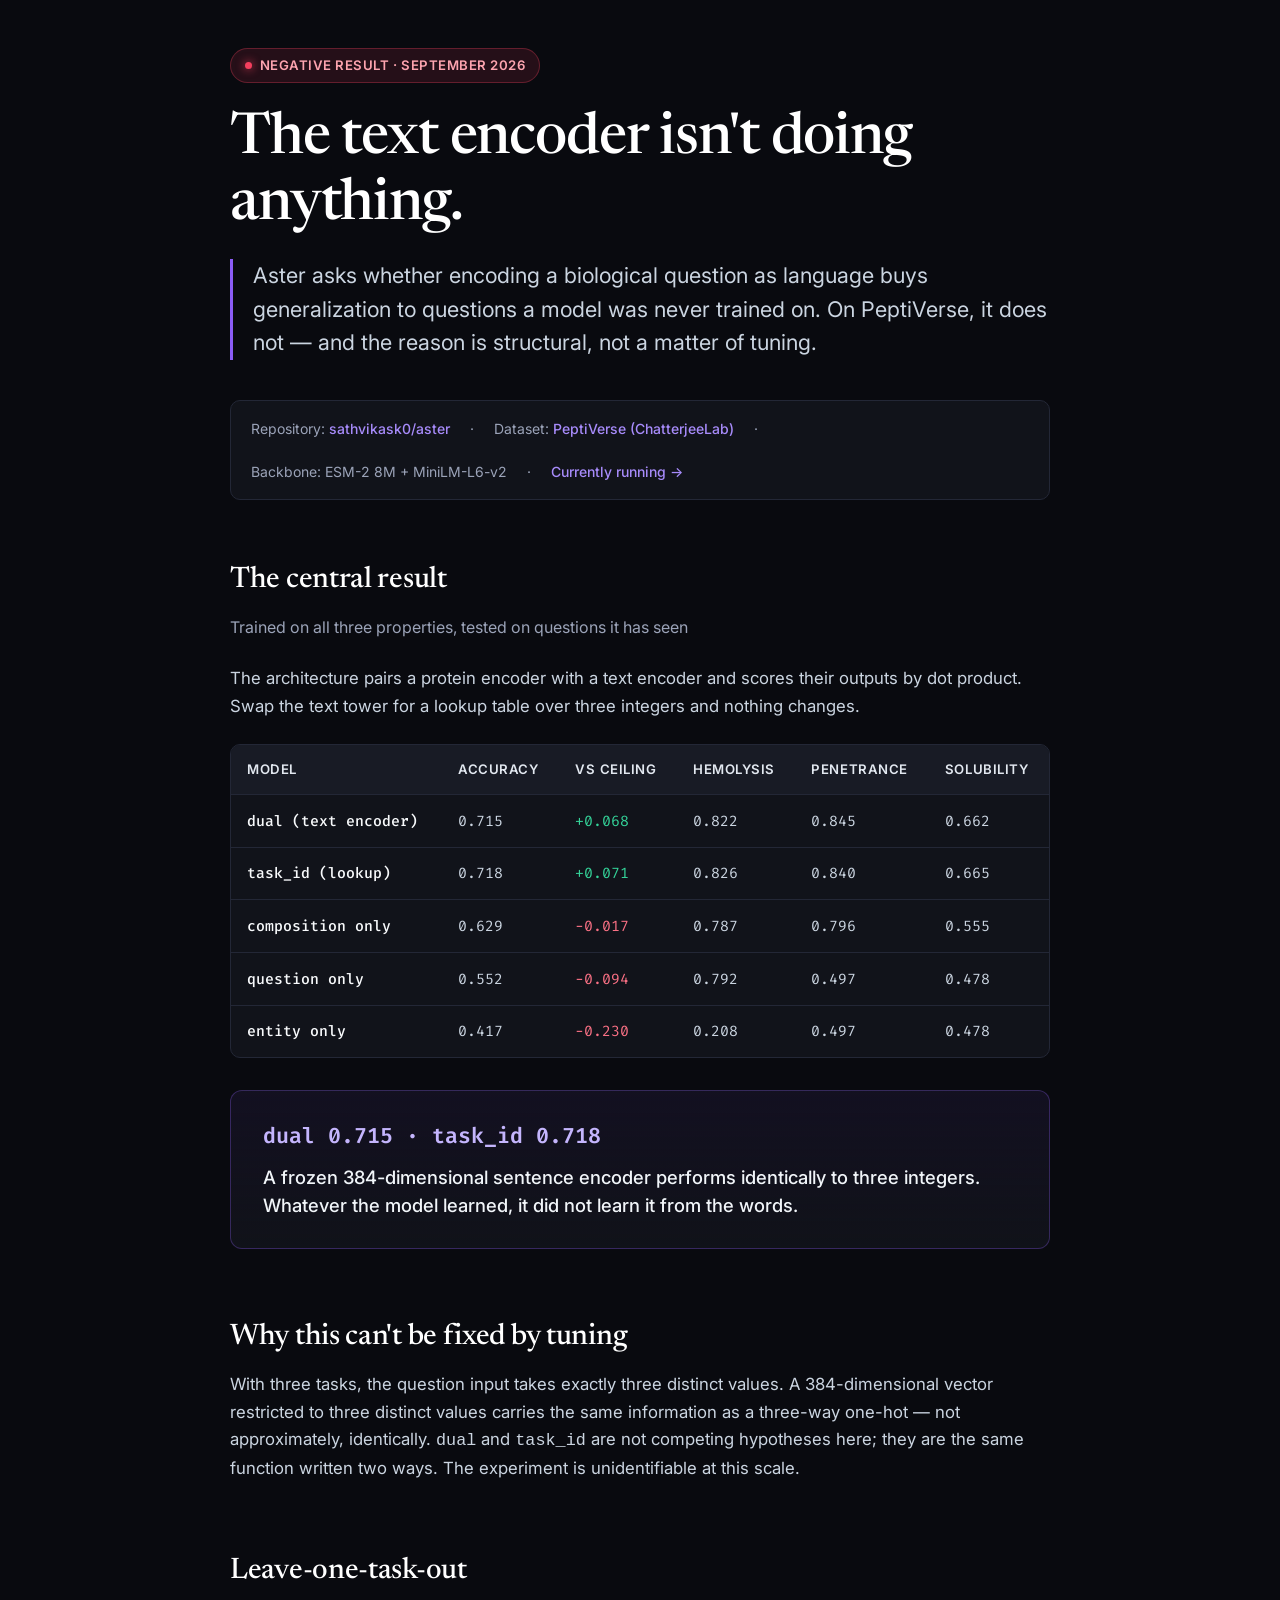
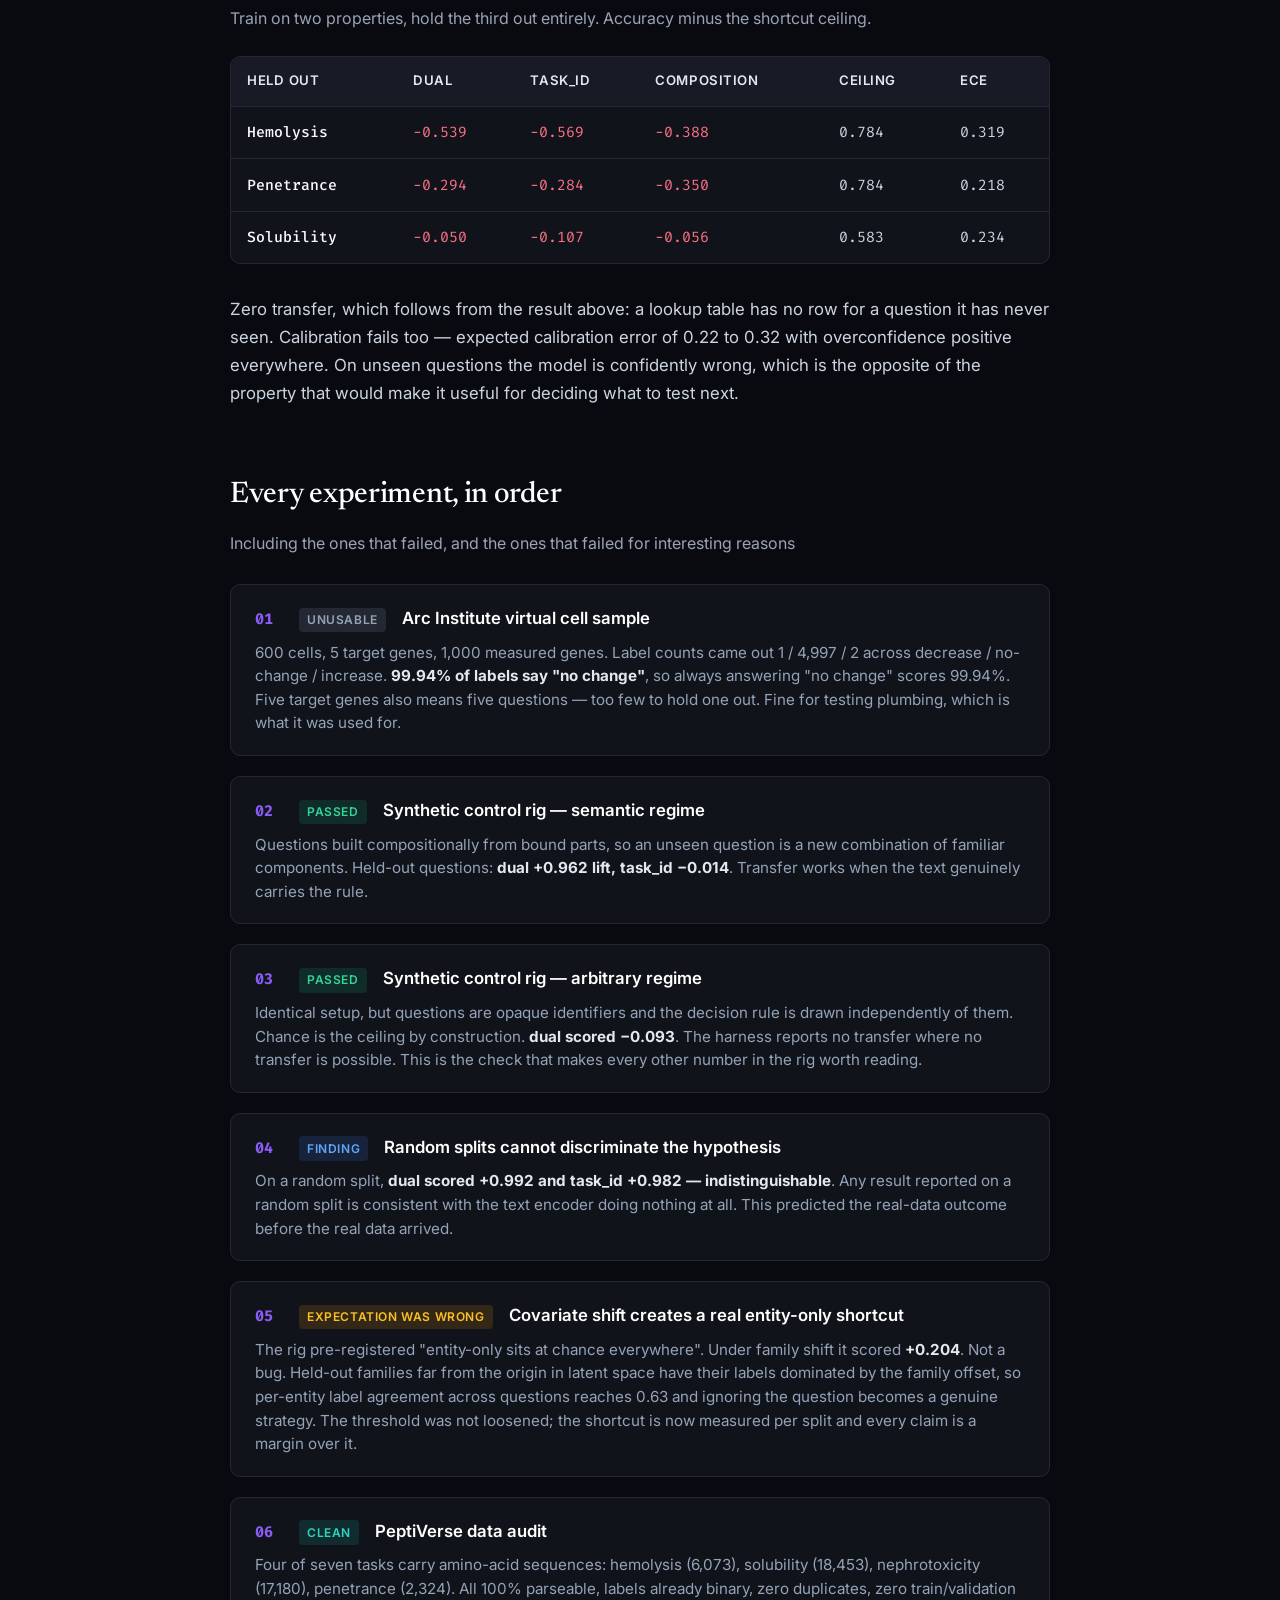
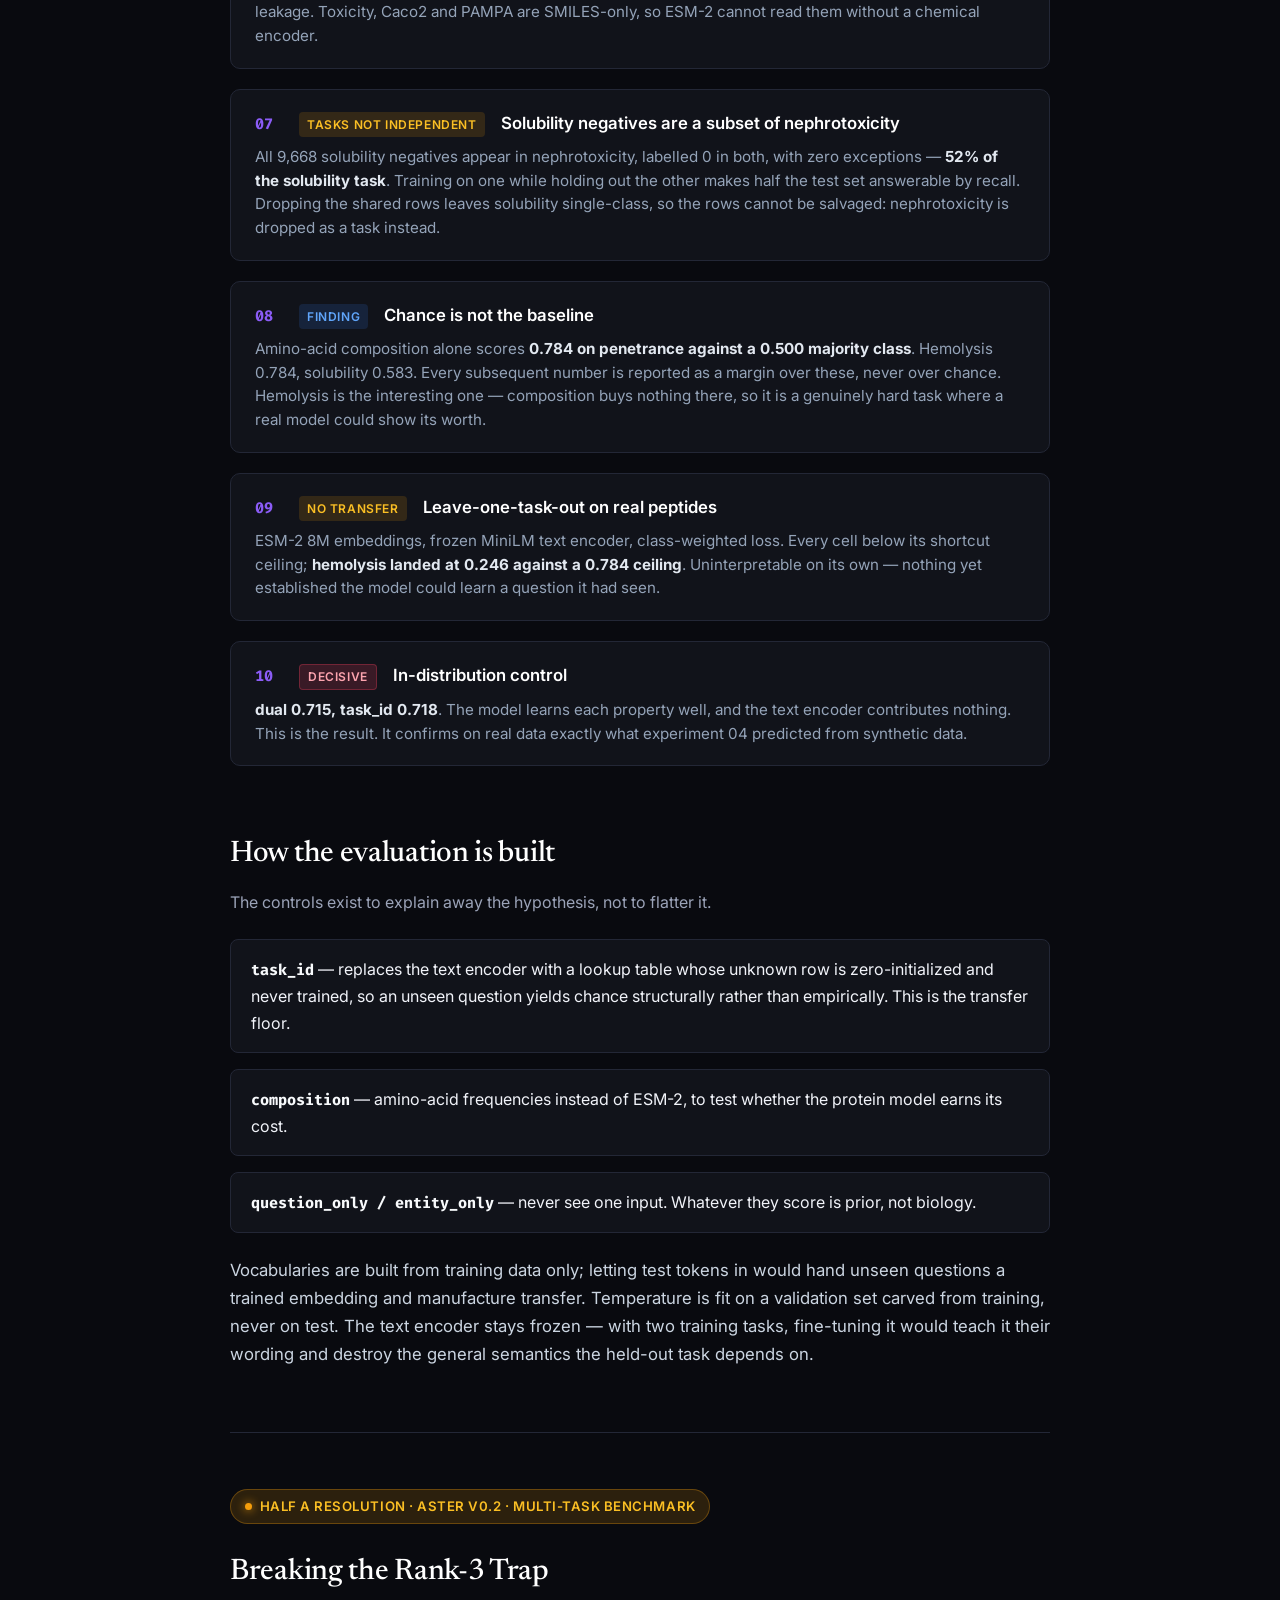
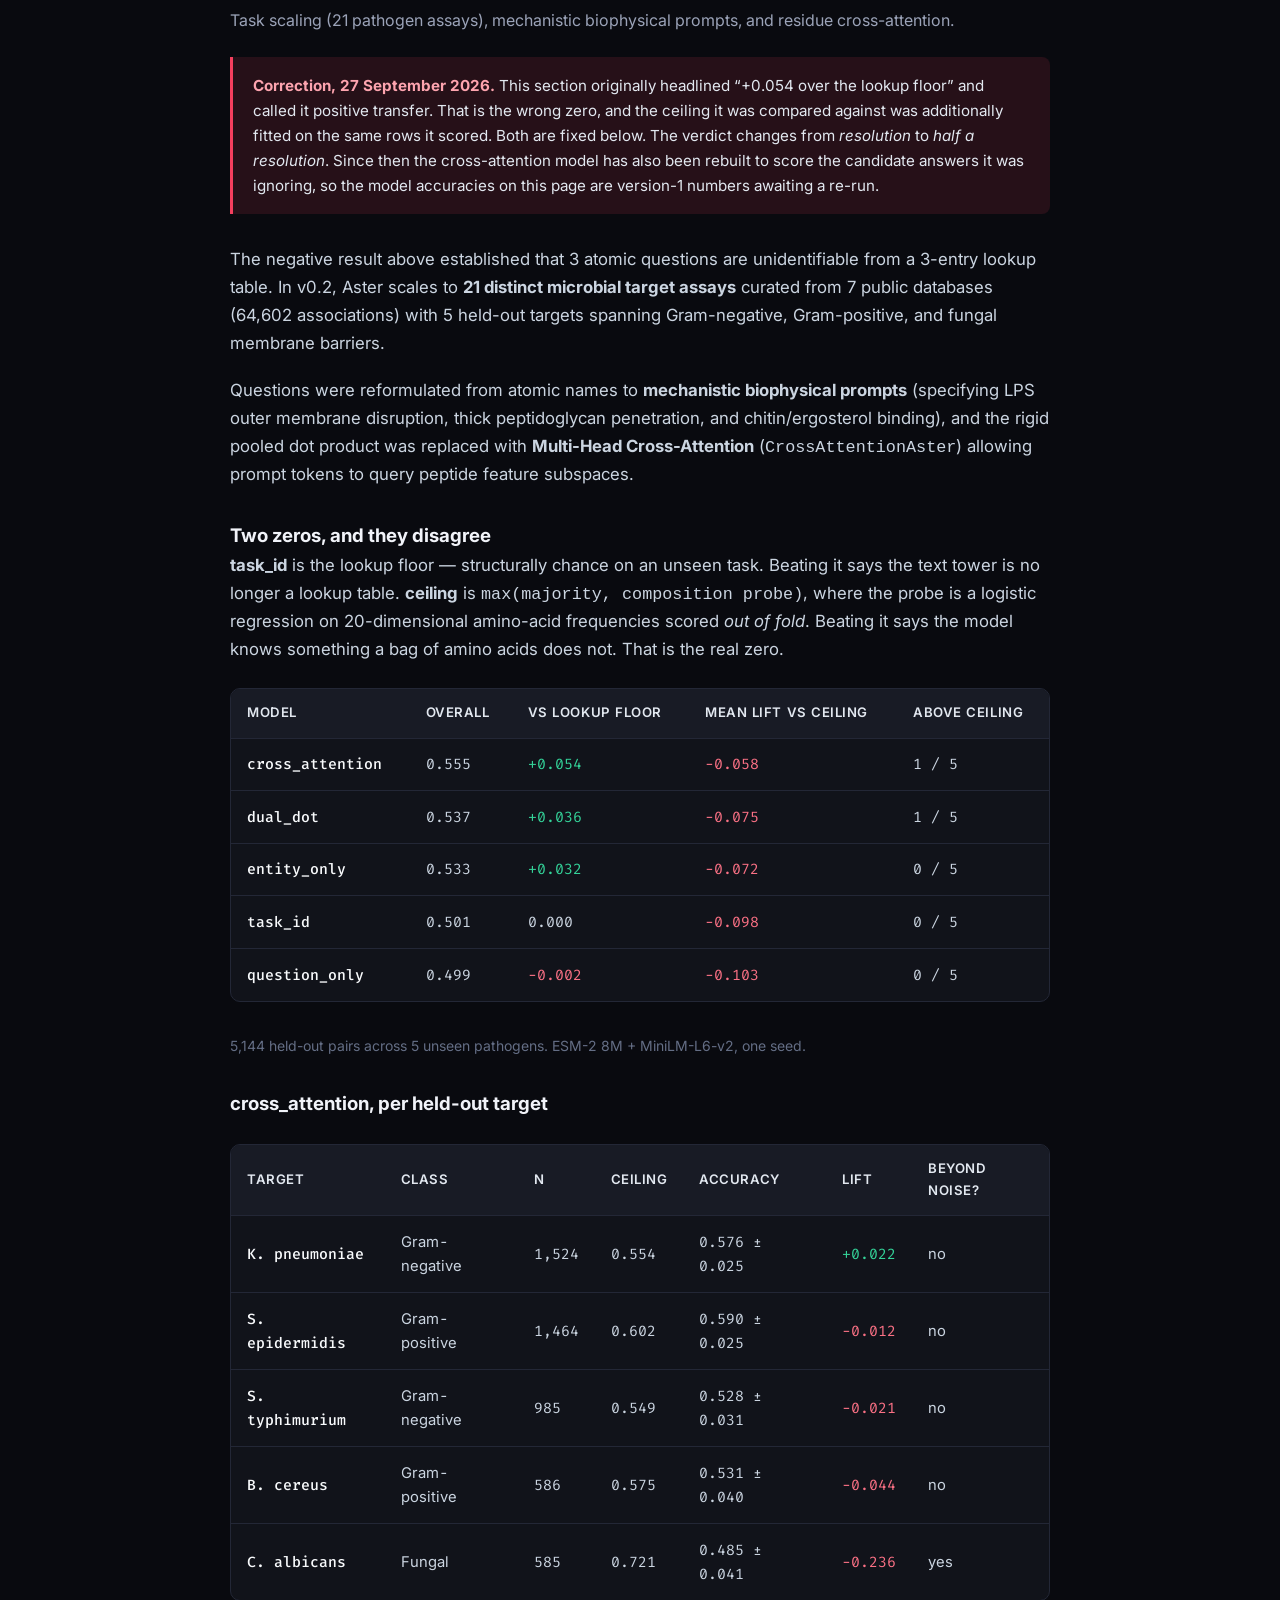
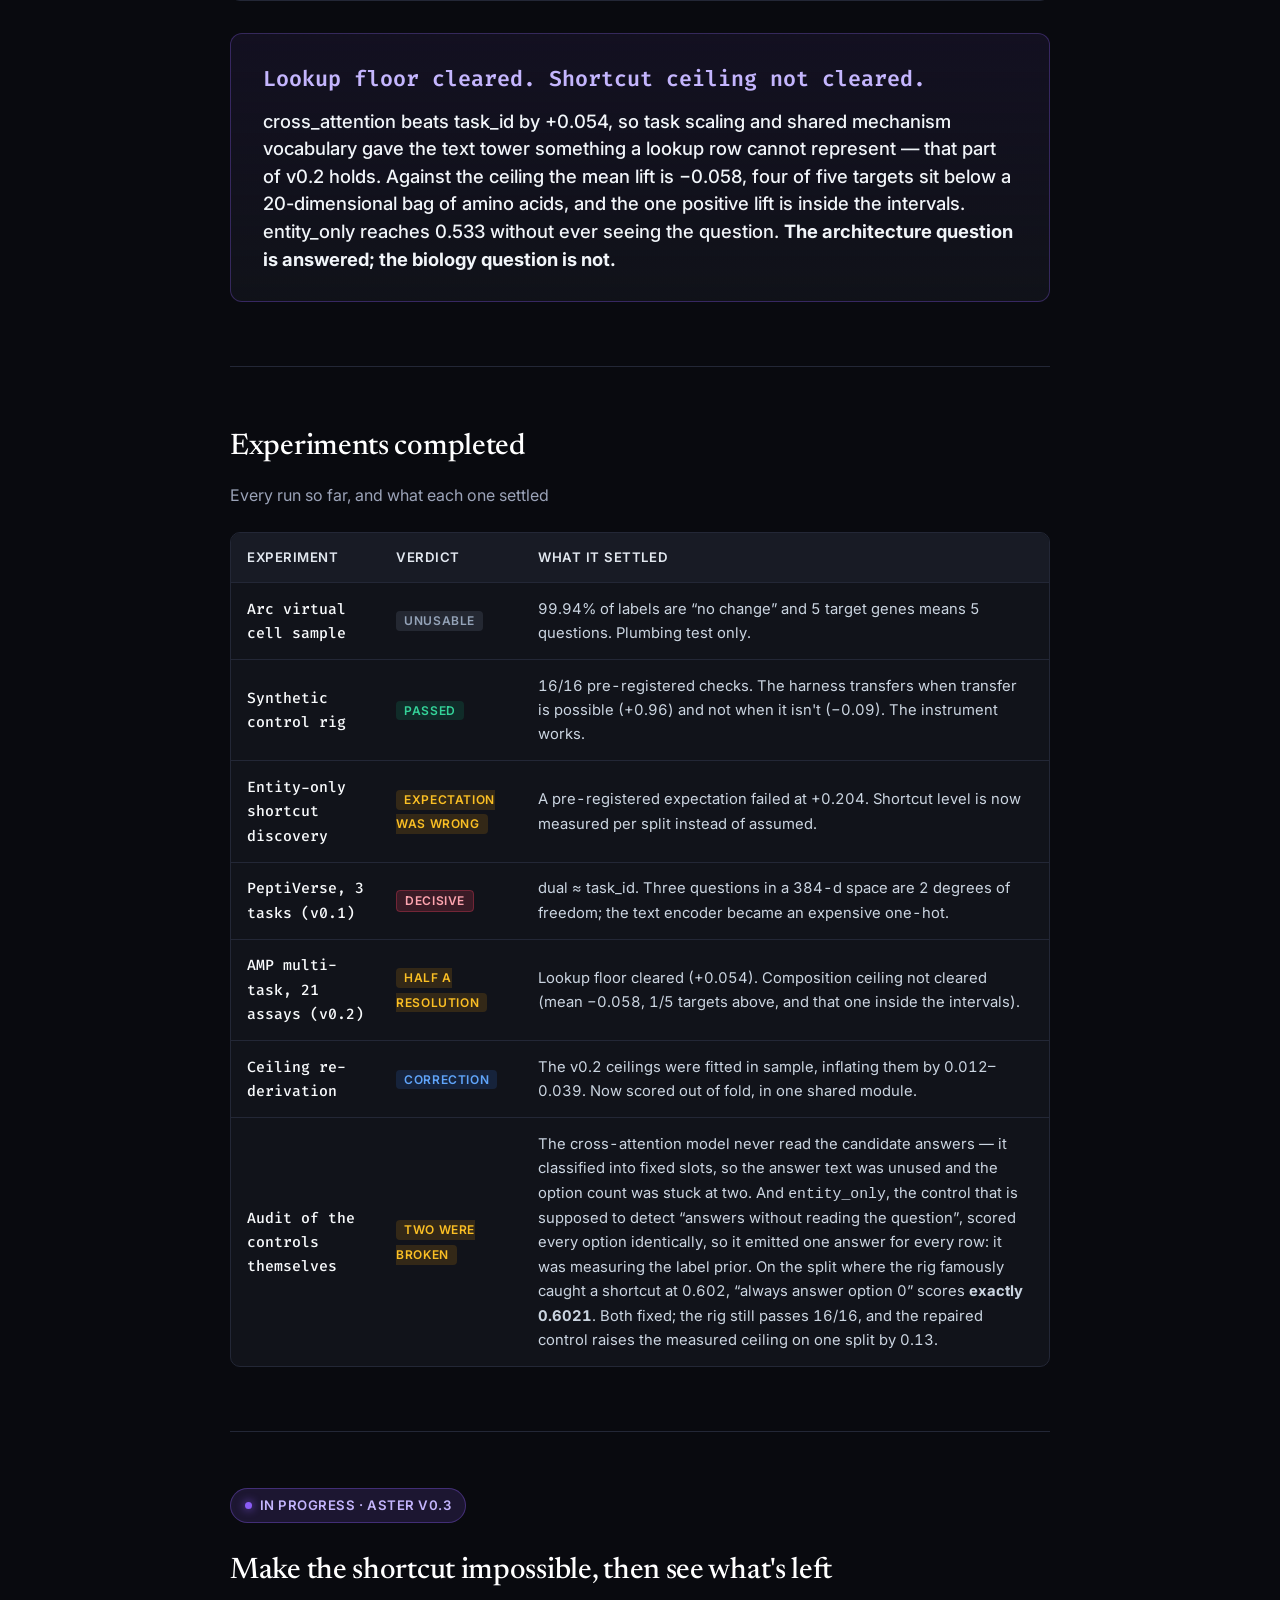
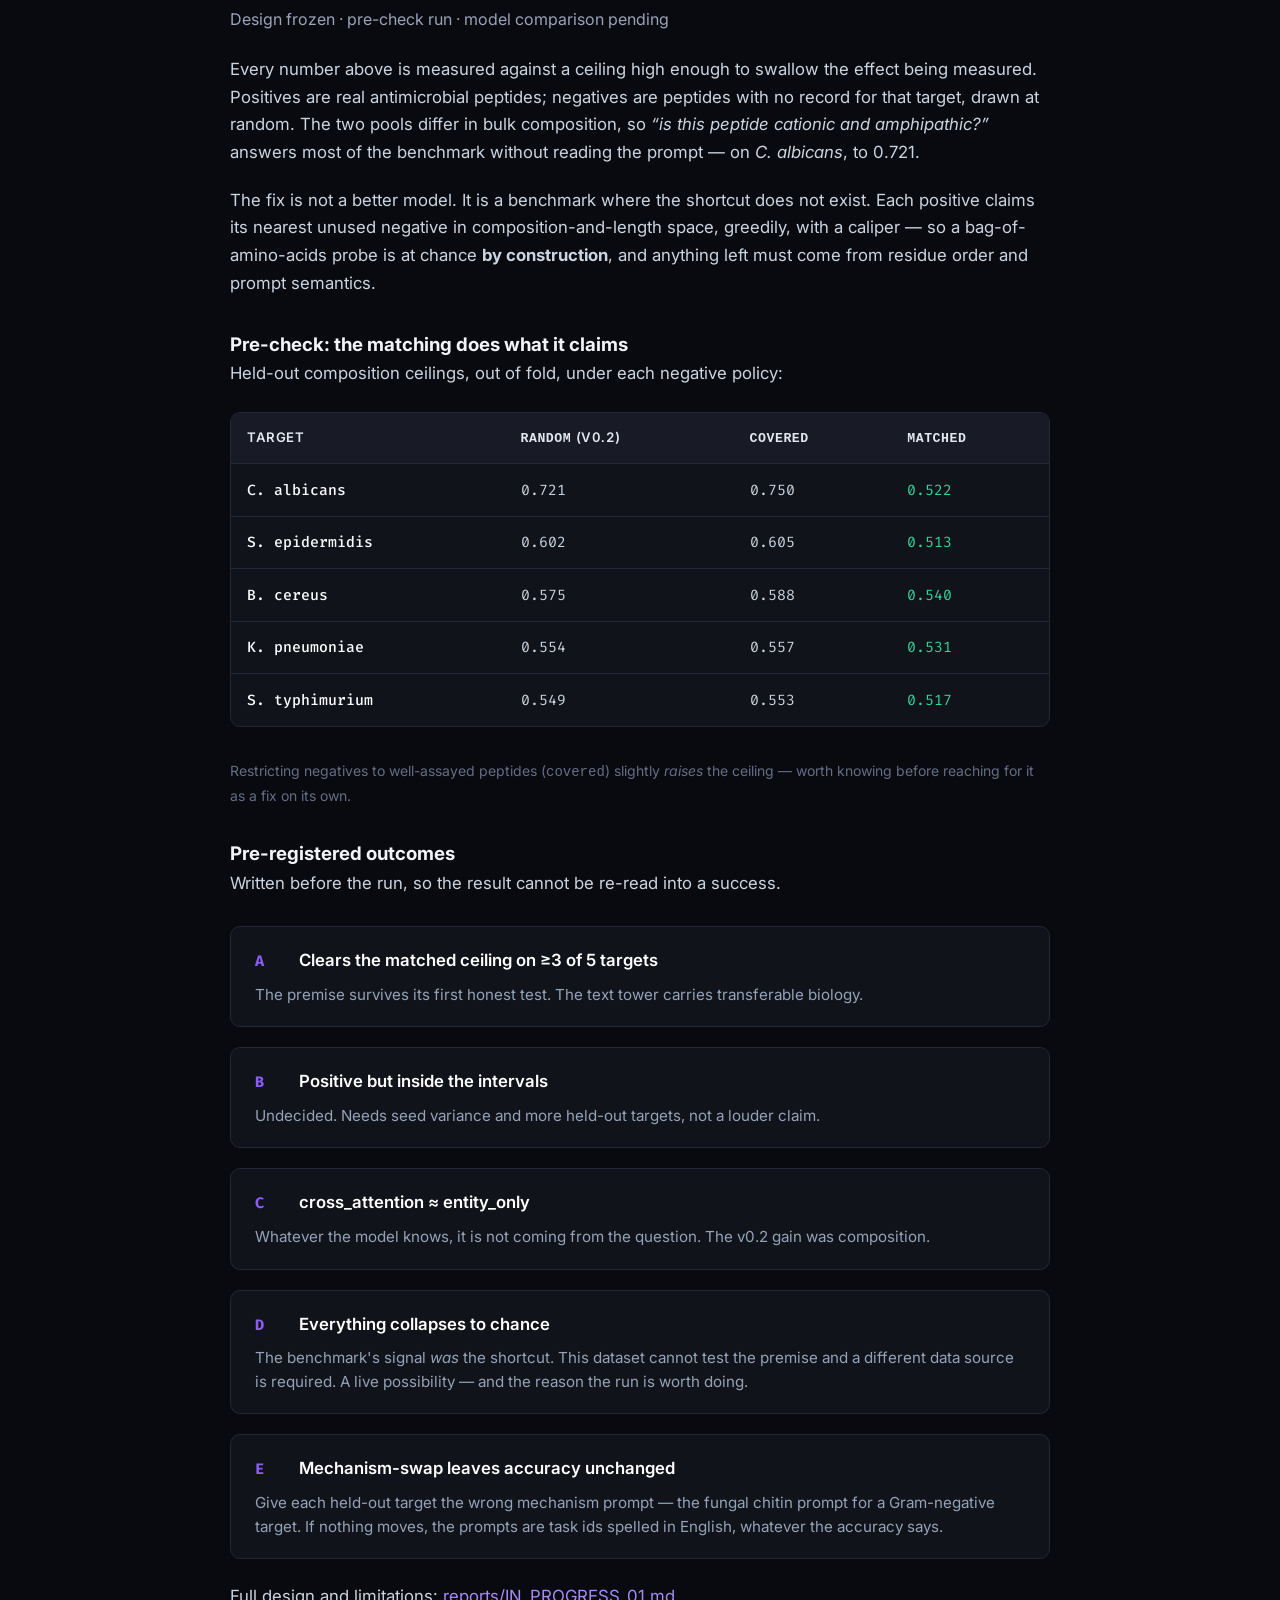
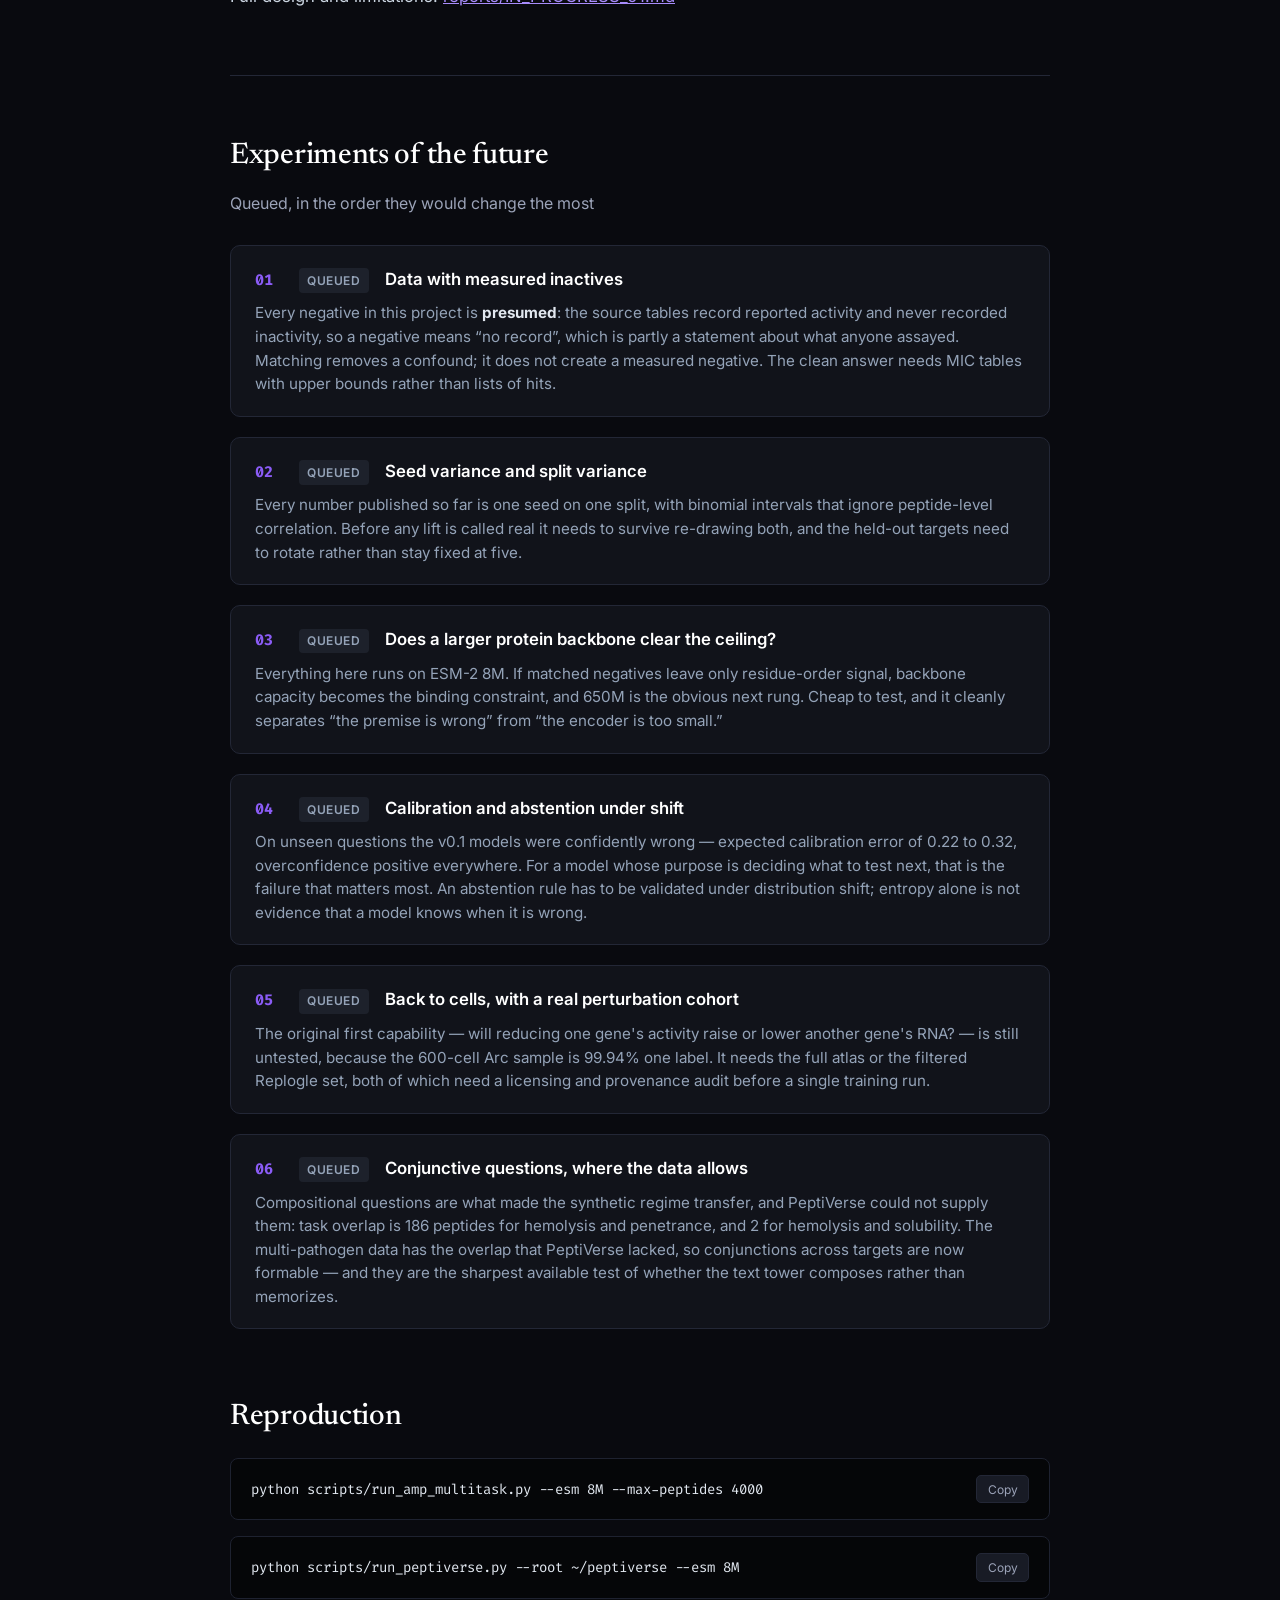
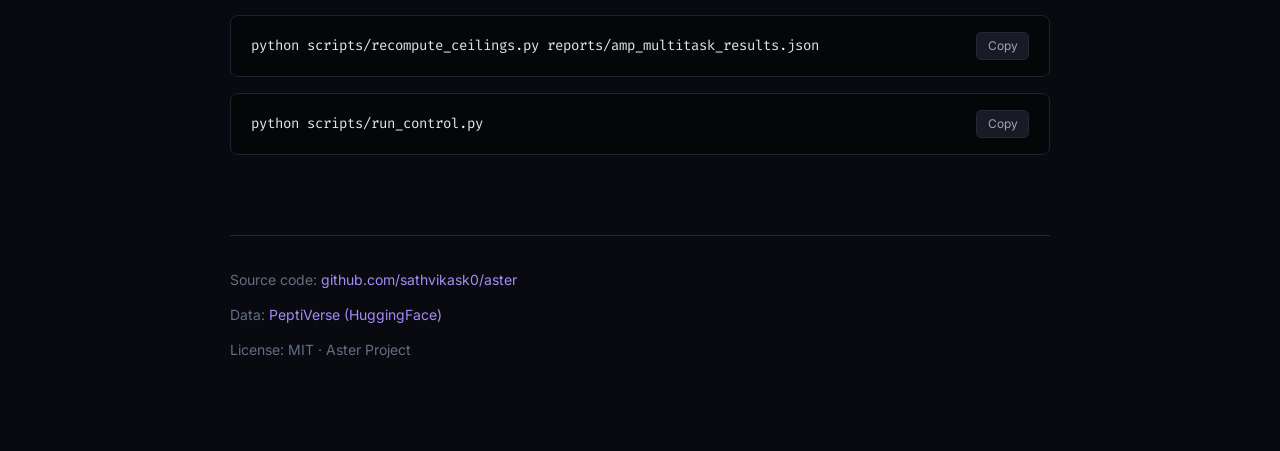
==== commit b5397ba4: "Fix two broken controls, and audit the rest Writing STATE.md surfaced that the cross-attention model" ====
--- a/docs/index.html
+++ b/docs/index.html
@@ -713,6 +713,8 @@
         &ldquo;+0.054 over the lookup floor&rdquo; and called it positive transfer. That is the wrong zero,
         and the ceiling it was compared against was additionally fitted on the same rows it scored.
         Both are fixed below. The verdict changes from <em>resolution</em> to <em>half a resolution</em>.
+        Since then the cross-attention model has also been rebuilt to score the candidate answers it was
+        ignoring, so the model accuracies on this page are version-1 numbers awaiting a re-run.
       </div>
 
       <p>
@@ -899,6 +901,13 @@
               <td class="model-name">Ceiling re-derivation</td>
               <td><span class="exp-tag tag-finding">Correction</span></td>
               <td>The v0.2 ceilings were fitted in sample, inflating them by 0.012&ndash;0.039. Now scored out of fold, in one shared module.</td>
+            </tr>
+            <tr>
+              <td class="model-name">Audit of the controls themselves</td>
+              <td><span class="exp-tag tag-wrong">Two were broken</span></td>
+              <td>
+                The cross-attention model never read the candidate answers &mdash; it classified into fixed slots, so the answer text was unused and the option count was stuck at two. And <code>entity_only</code>, the control that is supposed to detect &ldquo;answers without reading the question&rdquo;, scored every option identically, so it emitted one answer for every row: it was measuring the label prior. On the split where the rig famously caught a shortcut at 0.602, &ldquo;always answer option 0&rdquo; scores <strong>exactly 0.6021</strong>. Both fixed; the rig still passes 16/16, and the repaired control raises the measured ceiling on one split by 0.13.
+              </td>
             </tr>
           </tbody>
         </table>
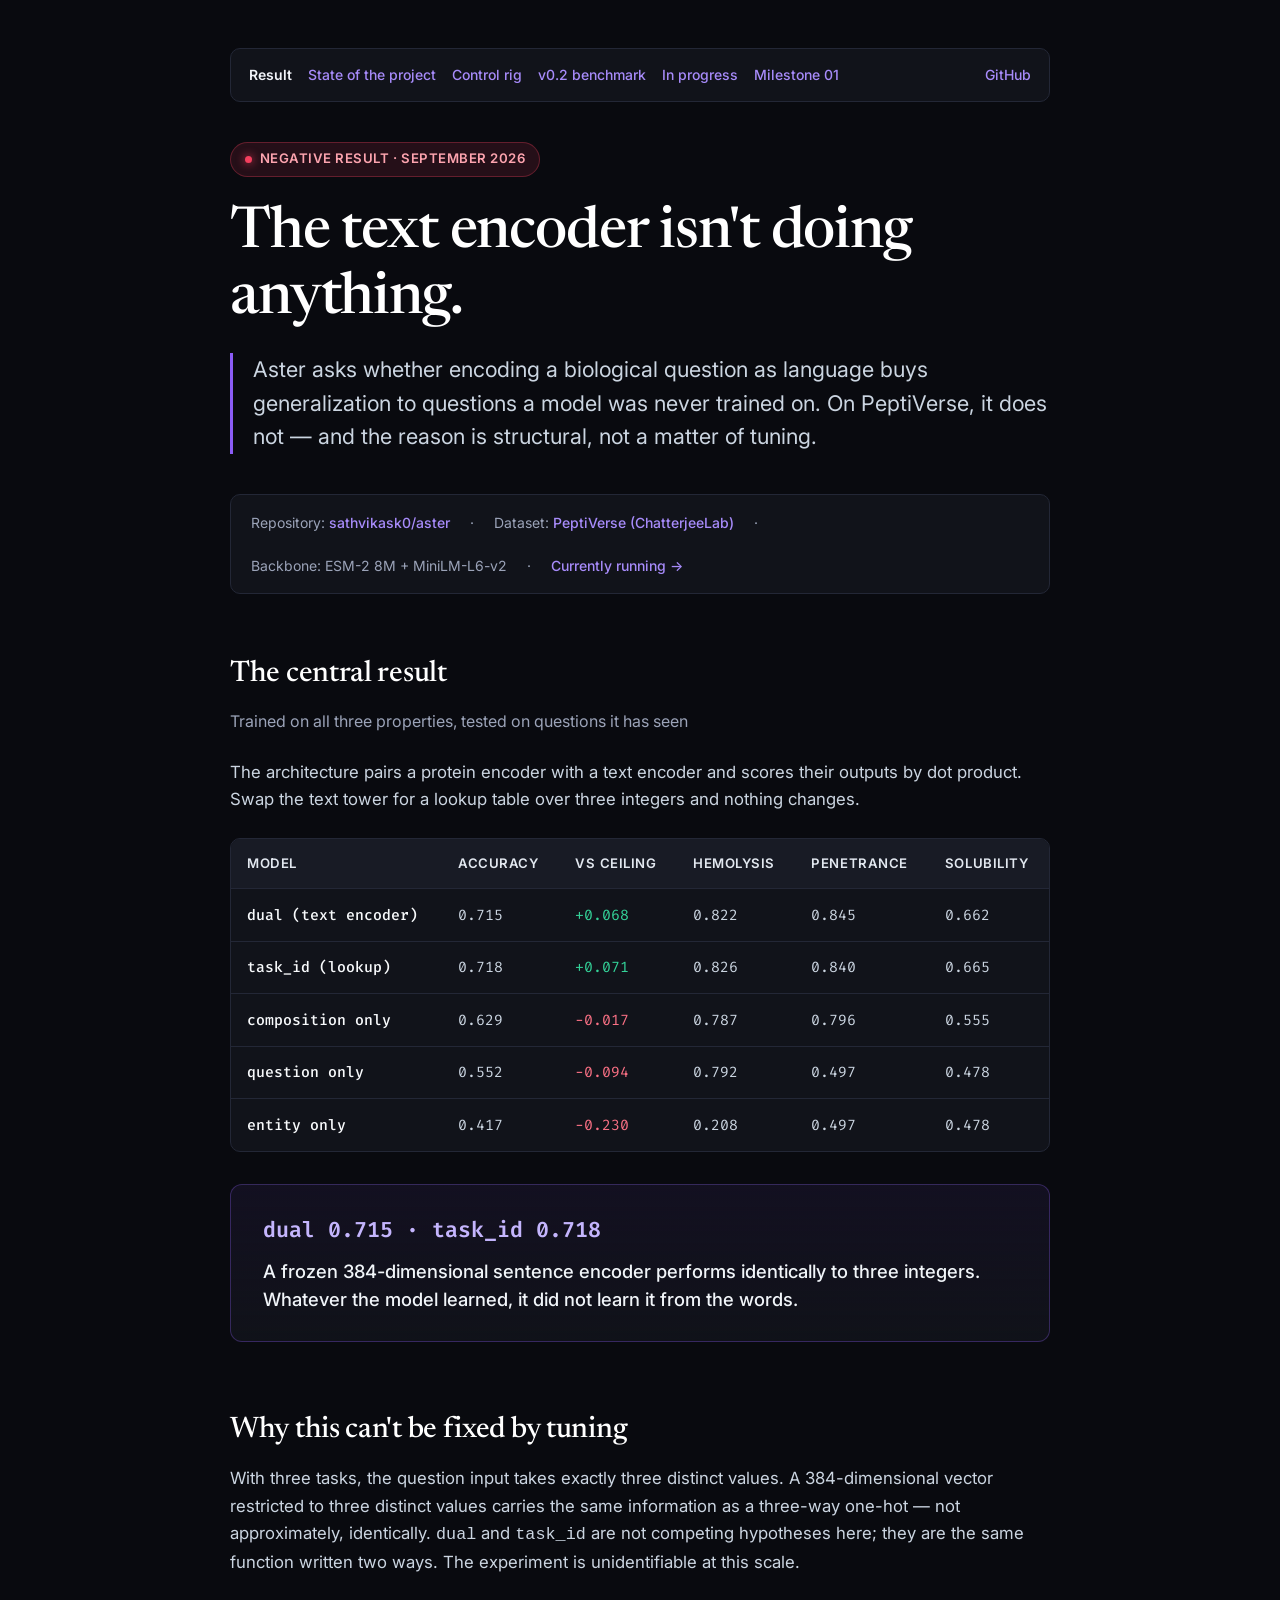
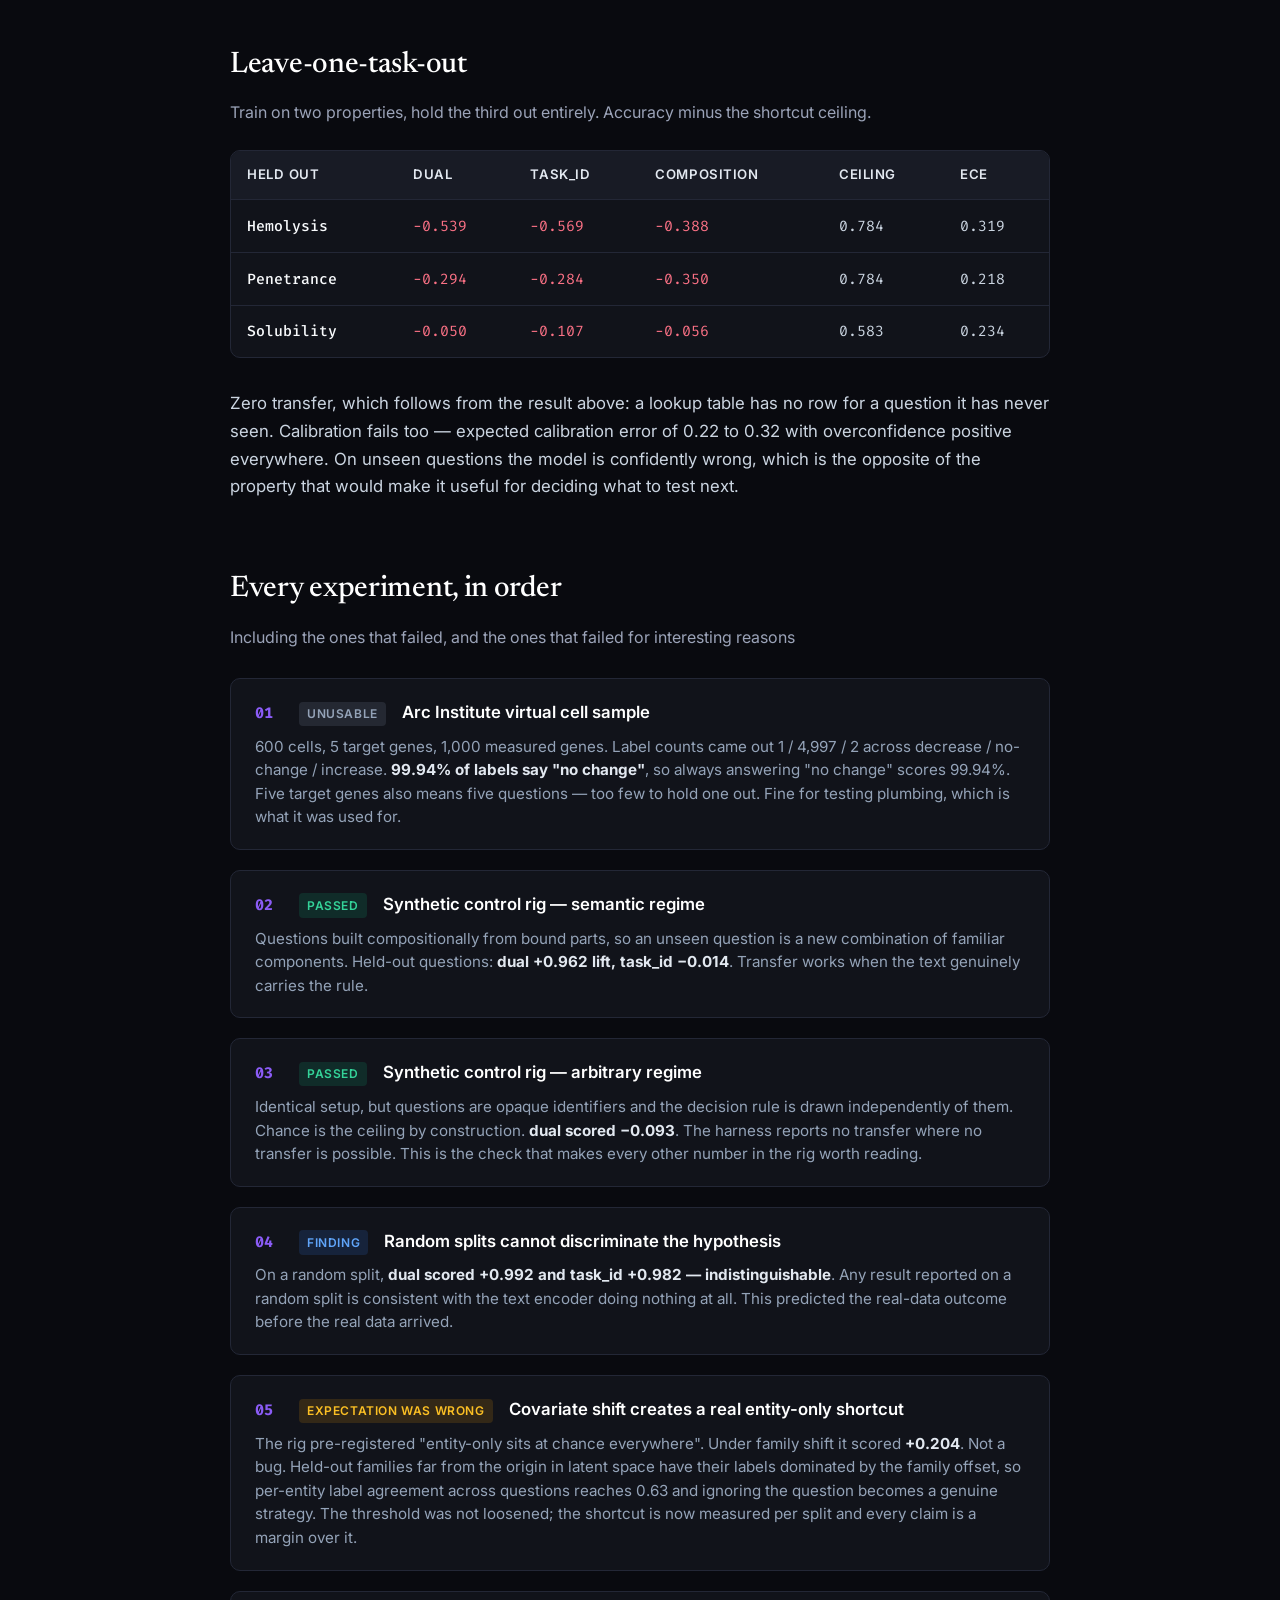
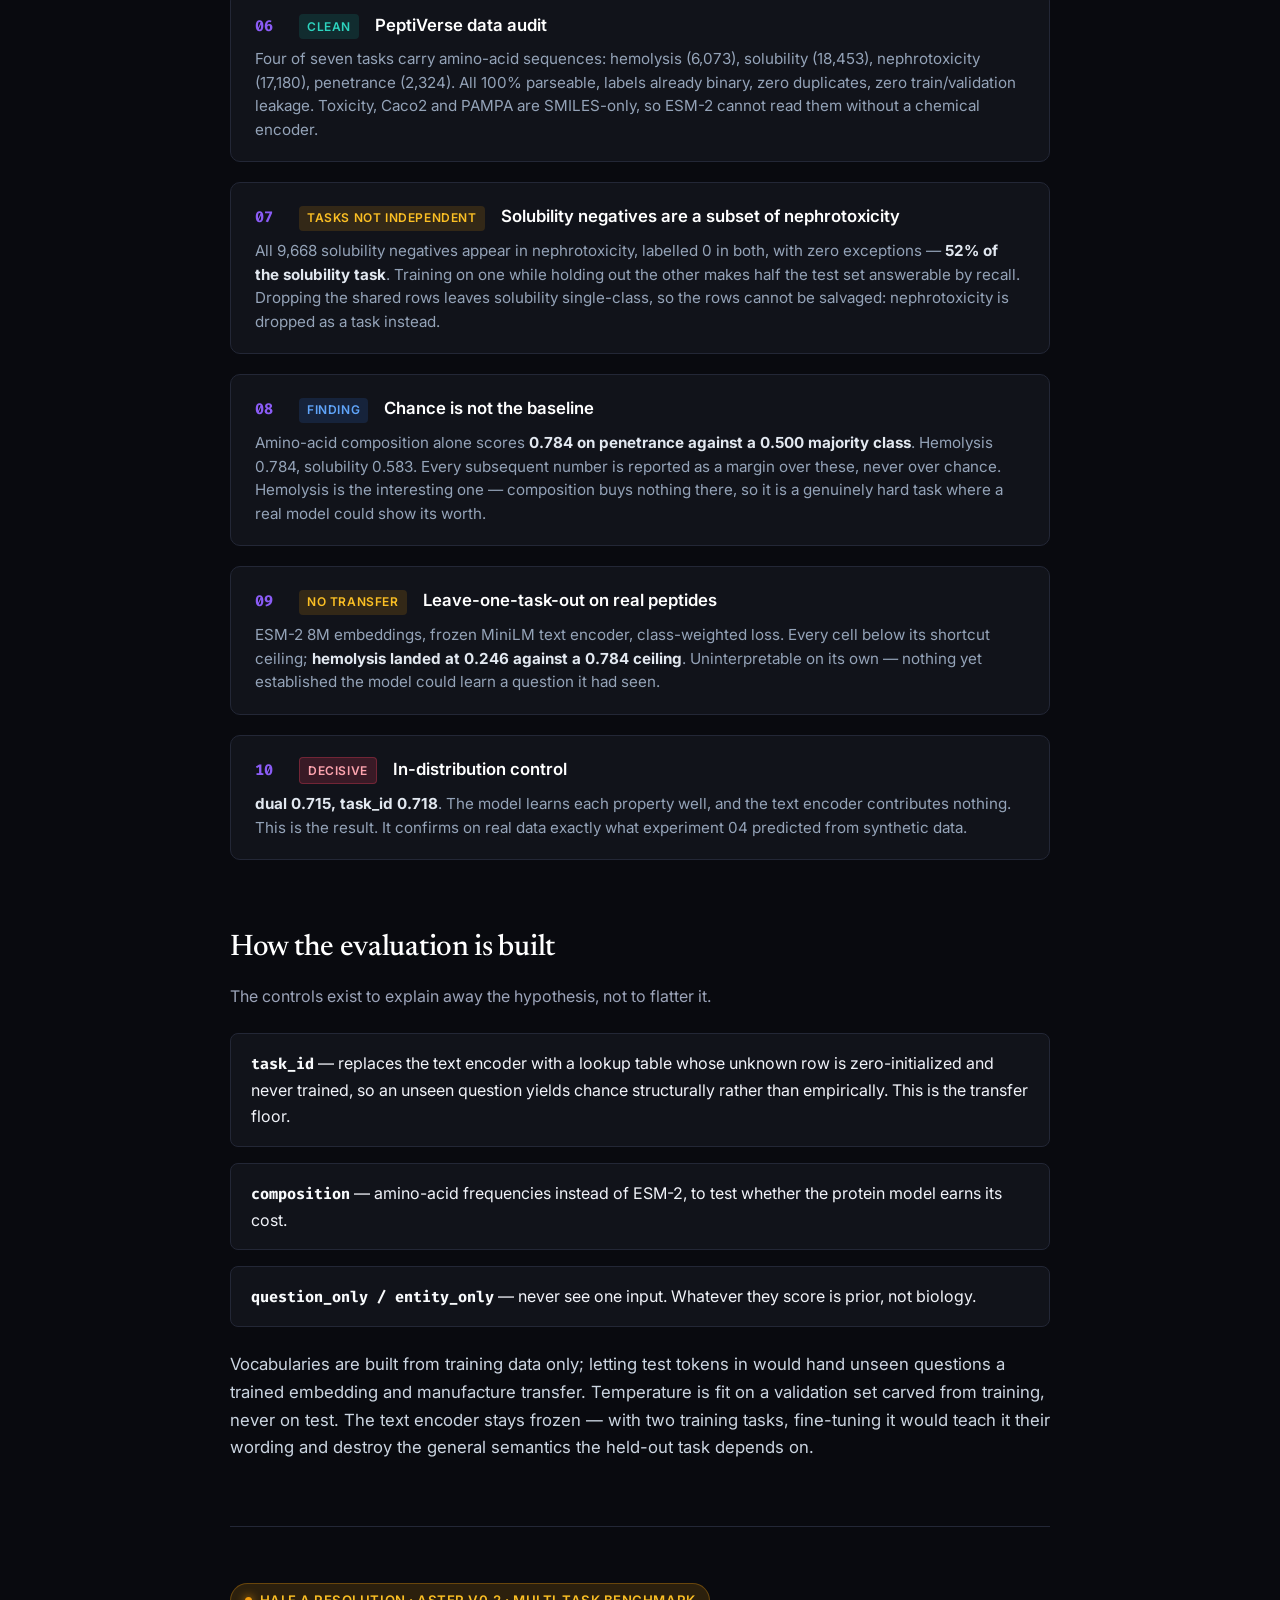
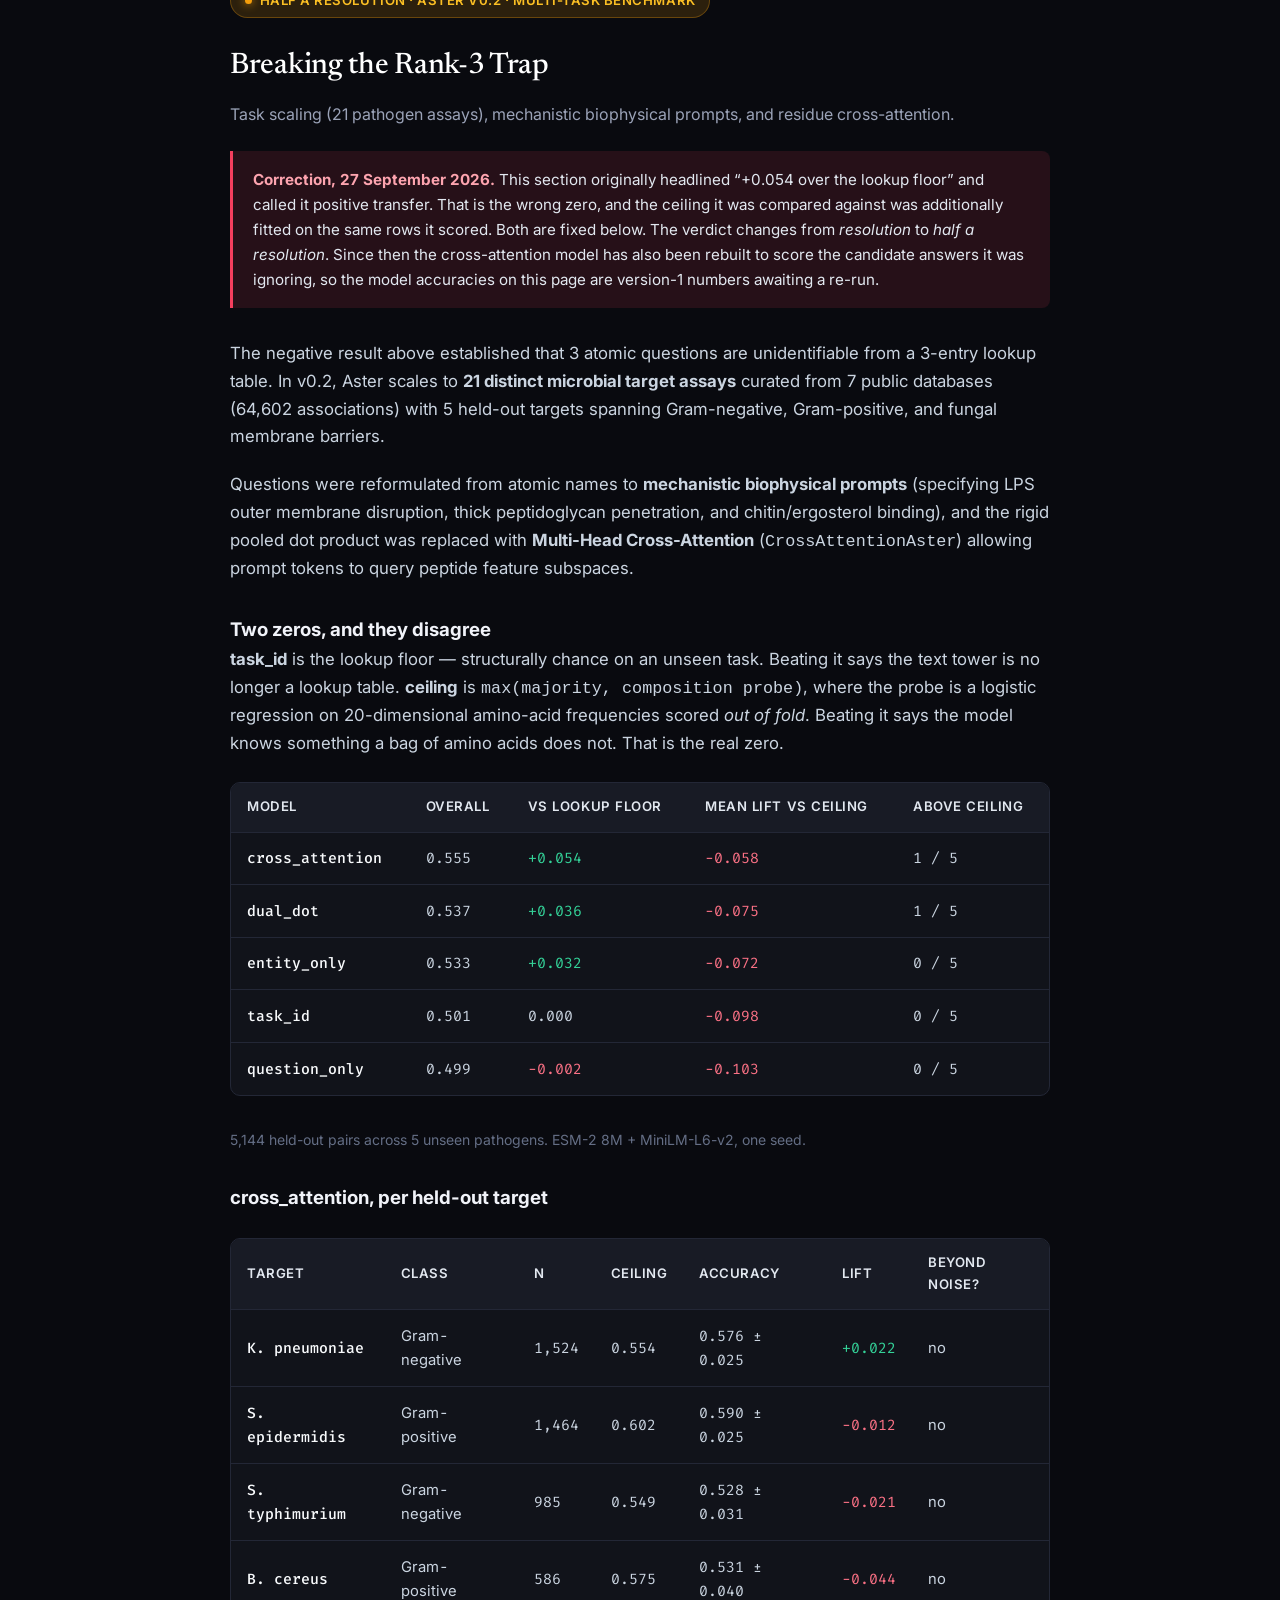
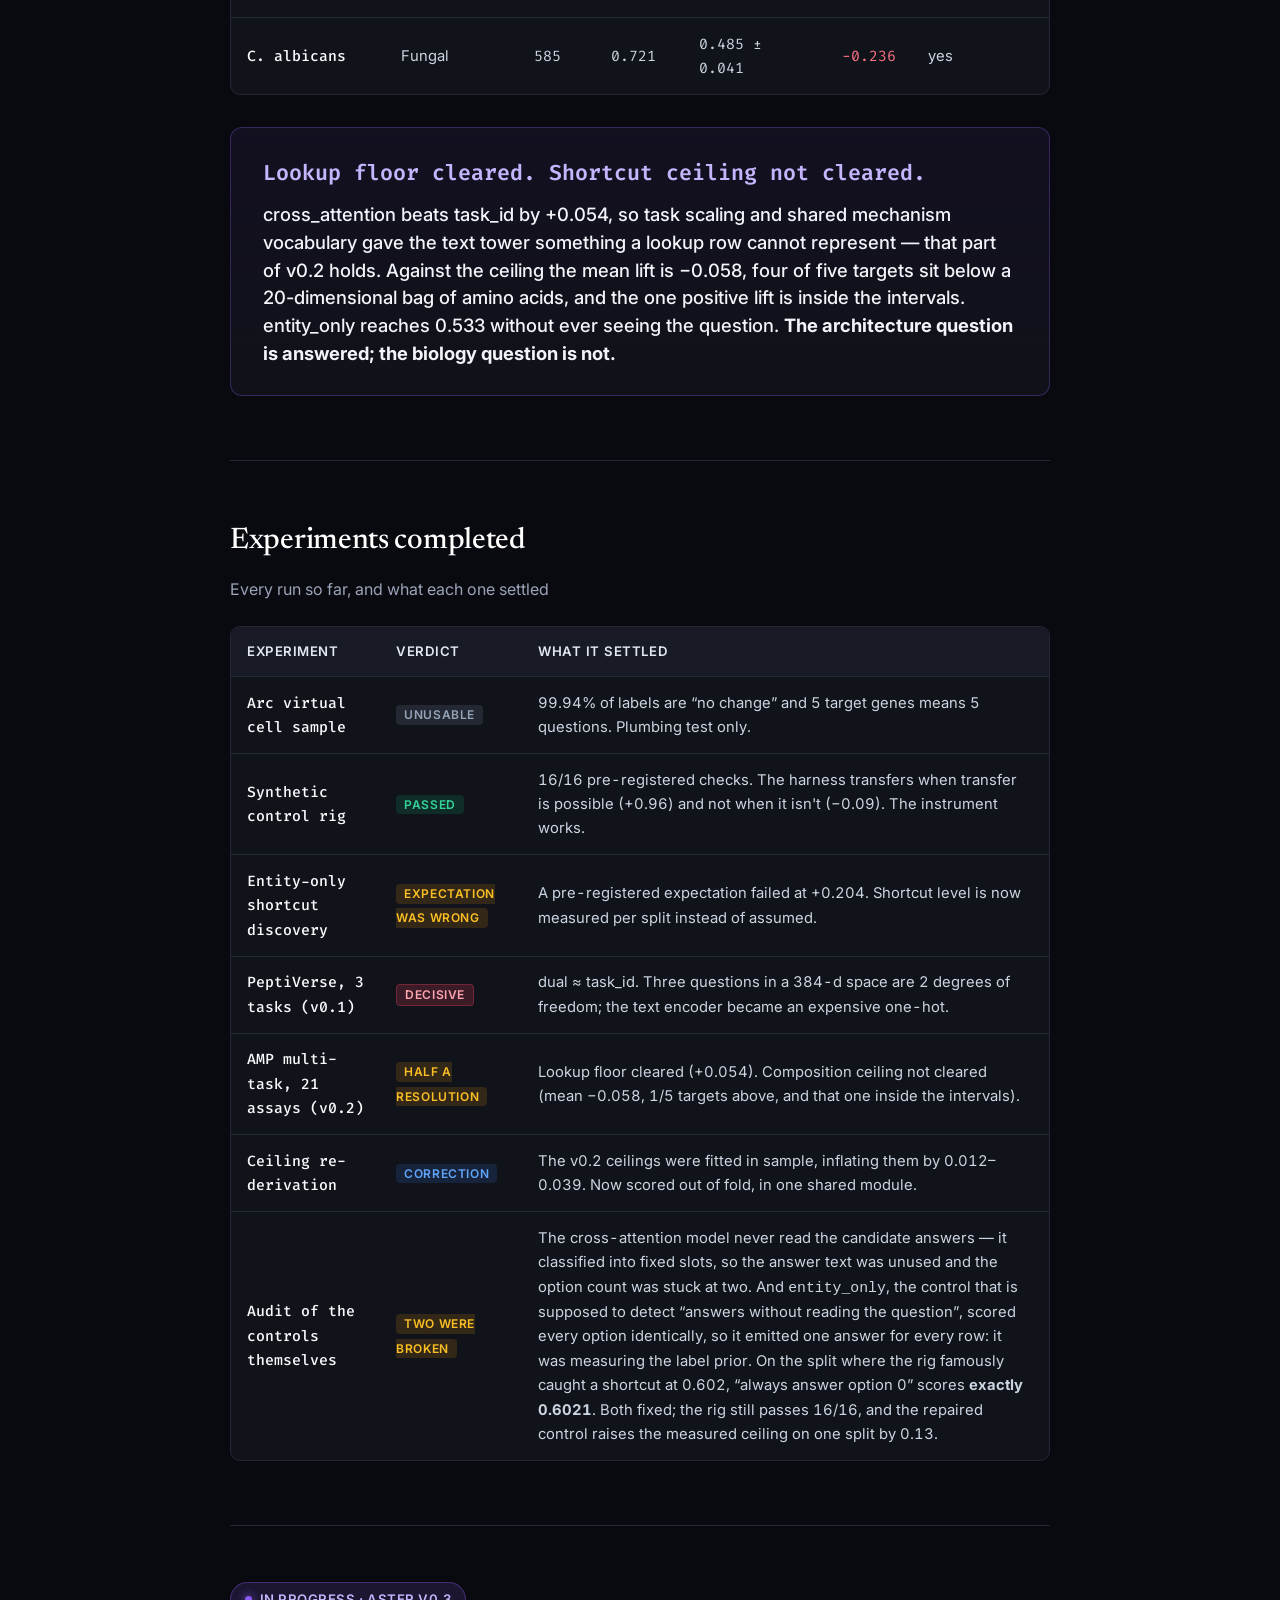
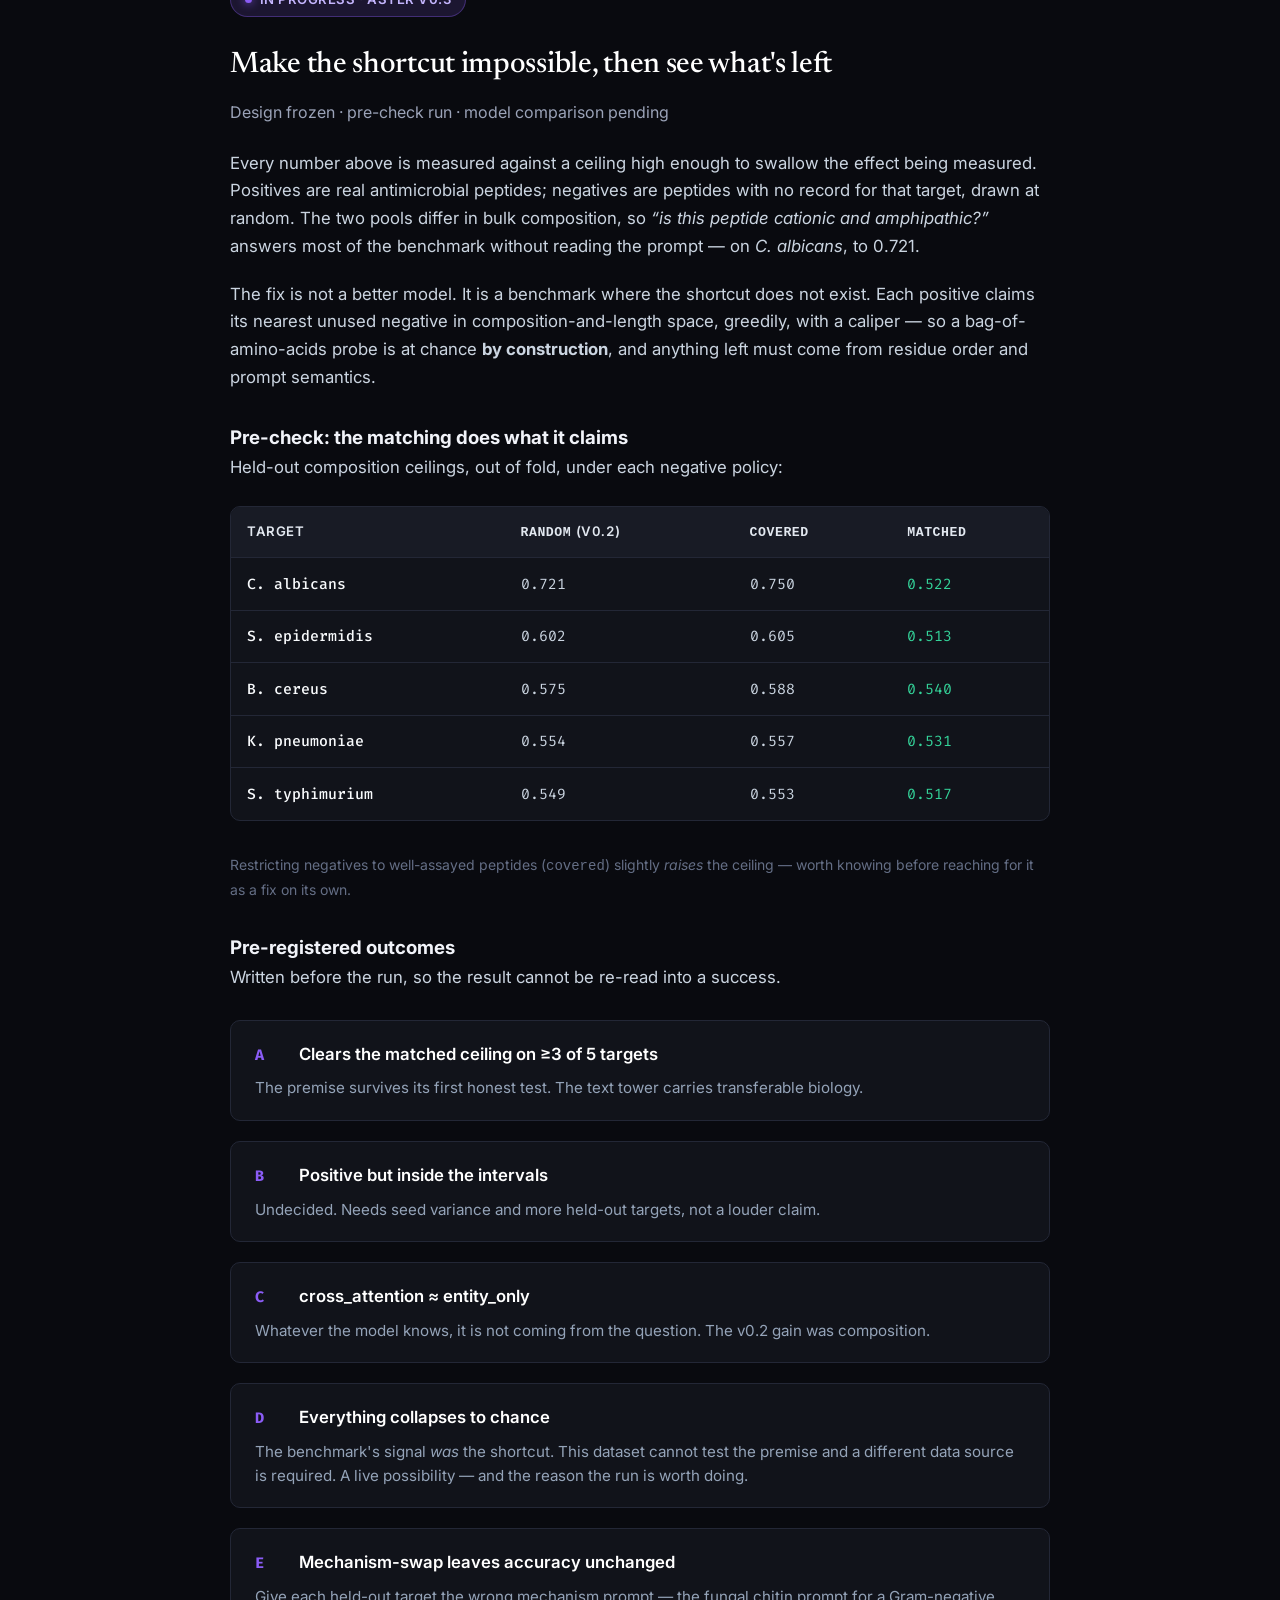
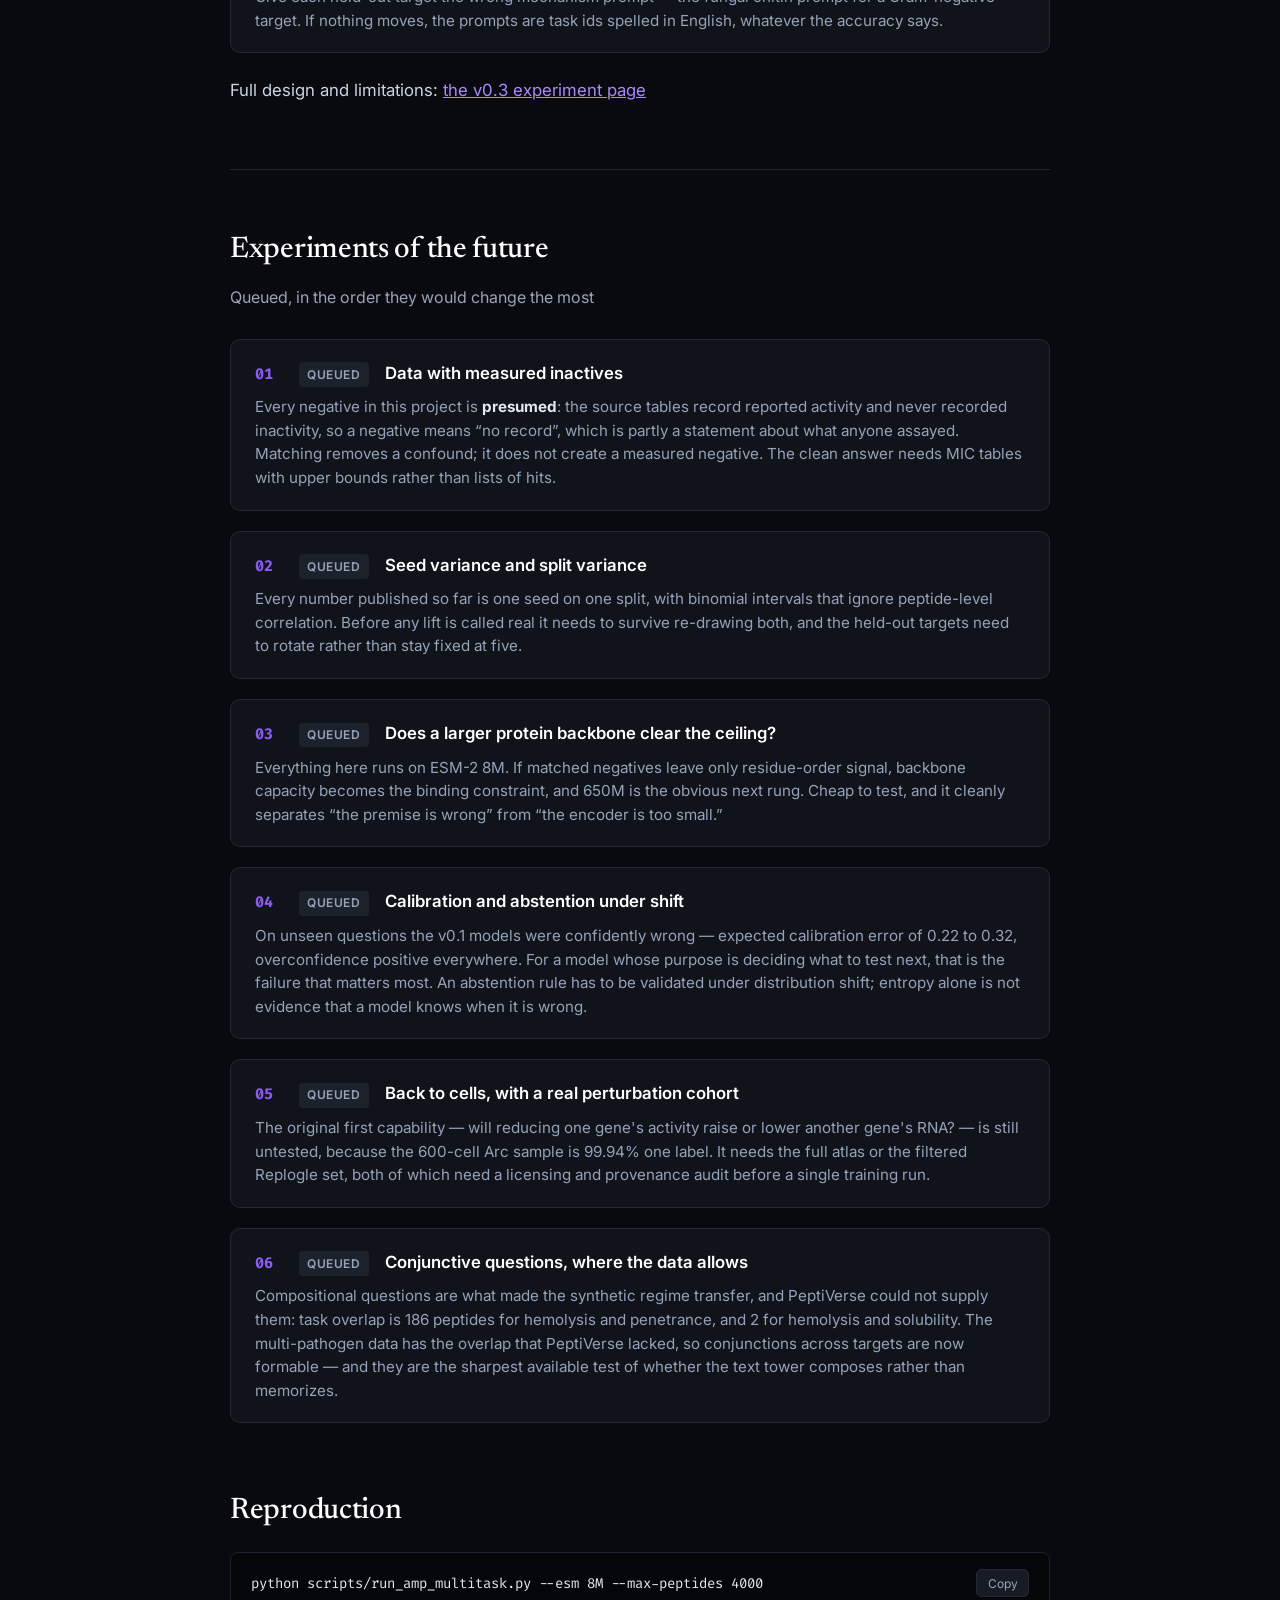
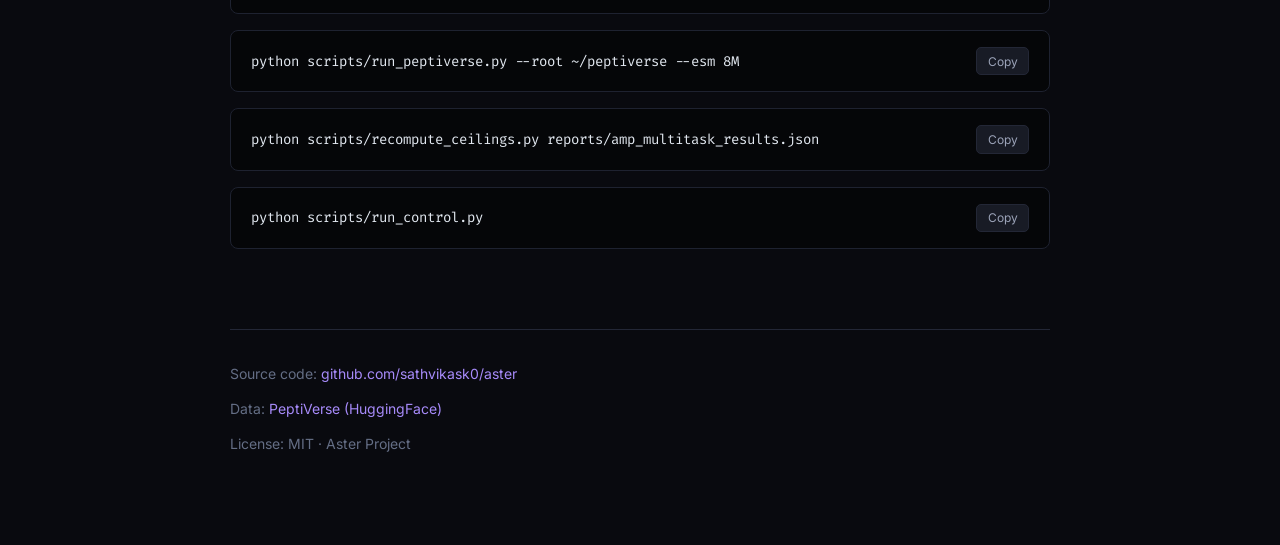
==== commit 66fe2ab3: "Move every report onto the site; drop the markdown The reports were markdown files that the site the" ====
--- a/docs/index.html
+++ b/docs/index.html
@@ -8,403 +8,20 @@
   <link rel="preconnect" href="https://fonts.googleapis.com">
   <link rel="preconnect" href="https://fonts.gstatic.com" crossorigin>
   <link href="https://fonts.googleapis.com/css2?family=Fira+Code:wght@400;500;600&family=Inter:wght@400;500;600;700&family=Newsreader:ital,opsz,wght@0,6..72,400;0,6..72,500;0,6..72,600;1,6..72,400&display=swap" rel="stylesheet">
-  <style>
-    :root {
-      --bg: #090a0f;
-      --surface: #11131a;
-      --surface-raised: #181b25;
-      --surface-border: #232736;
-      --text-main: #f1f3f9;
-      --text-muted: #9ba3b8;
-      --text-dim: #646e85;
-      --accent: #8b5cf6;
-      --accent-glow: rgba(139, 92, 246, 0.15);
-      --negative: #f43f5e;
-      --negative-dim: rgba(244, 63, 94, 0.12);
-      --neutral: #3b82f6;
-      --success: #10b981;
-      --font-body: 'Inter', -apple-system, BlinkMacSystemFont, sans-serif;
-      --font-serif: 'Newsreader', Georgia, serif;
-      --font-mono: 'Fira Code', ui-monospace, SFMono-Regular, monospace;
-    }
-
-    * { box-sizing: border-box; margin: 0; padding: 0; }
-
-    body {
-      background: var(--bg);
-      color: var(--text-main);
-      font-family: var(--font-body);
-      line-height: 1.65;
-      -webkit-font-smoothing: antialiased;
-      padding: 3rem 1.5rem 6rem;
-    }
-
-    .container {
-      max-width: 820px;
-      margin: 0 auto;
-    }
-
-    /* Header & Badge */
-    .badge {
-      display: inline-flex;
-      align-items: center;
-      gap: 0.5rem;
-      padding: 0.35rem 0.85rem;
-      border-radius: 9999px;
-      background: var(--negative-dim);
-      border: 1px solid rgba(244, 63, 94, 0.3);
-      color: #fda4af;
-      font-size: 0.825rem;
-      font-weight: 600;
-      letter-spacing: 0.04em;
-      text-transform: uppercase;
-      margin-bottom: 1.5rem;
-    }
-
-    .badge-dot {
-      width: 7px;
-      height: 7px;
-      border-radius: 50%;
-      background: var(--negative);
-      box-shadow: 0 0 10px var(--negative);
-    }
-
-    h1 {
-      font-family: var(--font-serif);
-      font-size: clamp(2.4rem, 5vw, 3.6rem);
-      line-height: 1.15;
-      font-weight: 500;
-      letter-spacing: -0.02em;
-      margin-bottom: 1.25rem;
-      color: #ffffff;
-    }
-
-    .lead {
-      font-size: clamp(1.15rem, 2.5vw, 1.35rem);
-      color: #cbd5e1;
-      line-height: 1.55;
-      font-weight: 400;
-      margin-bottom: 2.5rem;
-      border-left: 3px solid var(--accent);
-      padding-left: 1.25rem;
-    }
-
-    .meta-bar {
-      display: flex;
-      flex-wrap: wrap;
-      align-items: center;
-      gap: 1.25rem;
-      padding: 1rem 1.25rem;
-      background: var(--surface);
-      border: 1px solid var(--surface-border);
-      border-radius: 10px;
-      font-size: 0.875rem;
-      color: var(--text-muted);
-      margin-bottom: 3.5rem;
-    }
-
-    .meta-bar a {
-      color: #a78bfa;
-      text-decoration: none;
-      font-weight: 500;
-      display: inline-flex;
-      align-items: center;
-      gap: 0.35rem;
-    }
-
-    .meta-bar a:hover {
-      text-decoration: underline;
-    }
-
-    /* Sections */
-    section {
-      margin-bottom: 4rem;
-    }
-
-    h2 {
-      font-family: var(--font-serif);
-      font-size: 1.85rem;
-      font-weight: 500;
-      color: #ffffff;
-      margin-bottom: 0.6rem;
-      letter-spacing: -0.01em;
-    }
-
-    .section-desc {
-      color: var(--text-muted);
-      margin-bottom: 1.5rem;
-      font-size: 1rem;
-    }
-
-    p {
-      margin-bottom: 1.25rem;
-      color: #cbd5e1;
-      font-size: 1.05rem;
-    }
-
-    /* Callout Card */
-    .highlight-card {
-      background: linear-gradient(180deg, rgba(139, 92, 246, 0.08) 0%, rgba(17, 19, 26, 0.95) 100%);
-      border: 1px solid rgba(139, 92, 246, 0.3);
-      border-radius: 12px;
-      padding: 1.75rem 2rem;
-      margin: 2rem 0;
-      position: relative;
-    }
-
-    .highlight-stat {
-      font-family: var(--font-mono);
-      font-size: 1.35rem;
-      font-weight: 600;
-      color: #c4b5fd;
-      margin-bottom: 0.6rem;
-      display: flex;
-      align-items: center;
-      gap: 0.75rem;
-    }
-
-    .highlight-text {
-      font-size: 1.15rem;
-      color: #f1f5f9;
-      font-weight: 500;
-      line-height: 1.5;
-    }
-
-    /* Tables */
-    .table-wrapper {
-      width: 100%;
-      overflow-x: auto;
-      border: 1px solid var(--surface-border);
-      border-radius: 10px;
-      background: var(--surface);
-      margin: 1.5rem 0 2rem;
-    }
-
-    table {
-      width: 100%;
-      border-collapse: collapse;
-      text-align: left;
-      font-size: 0.925rem;
-      font-variant-numeric: tabular-nums;
-    }
-
-    th {
-      background: var(--surface-raised);
-      color: #e2e8f0;
-      font-weight: 600;
-      padding: 0.85rem 1rem;
-      border-bottom: 1px solid var(--surface-border);
-      font-size: 0.825rem;
-      text-transform: uppercase;
-      letter-spacing: 0.04em;
-    }
-
-    td {
-      padding: 0.85rem 1rem;
-      border-bottom: 1px solid var(--surface-border);
-      color: #cbd5e1;
-    }
-
-    tr:last-child td {
-      border-bottom: none;
-    }
-
-    tr:hover td {
-      background: rgba(255, 255, 255, 0.02);
-    }
-
-    .model-name {
-      font-family: var(--font-mono);
-      font-weight: 500;
-      color: #f8fafc;
-    }
-
-    .delta-pos {
-      color: #34d399;
-      font-family: var(--font-mono);
-    }
-
-    .delta-neg {
-      color: #fb7185;
-      font-family: var(--font-mono);
-    }
-
-    .num {
-      font-family: var(--font-mono);
-    }
-
-    /* Timeline / Experiments */
-    .timeline {
-      display: flex;
-      flex-direction: column;
-      gap: 1.25rem;
-      margin-top: 1.75rem;
-    }
-
-    .exp-card {
-      background: var(--surface);
-      border: 1px solid var(--surface-border);
-      border-radius: 10px;
-      padding: 1.25rem 1.5rem;
-      transition: border-color 0.2s, transform 0.2s;
-    }
-
-    .exp-card:hover {
-      border-color: #3f475f;
-    }
-
-    .exp-header {
-      display: flex;
-      align-items: baseline;
-      gap: 1rem;
-      margin-bottom: 0.5rem;
-    }
-
-    .exp-num {
-      font-family: var(--font-mono);
-      font-size: 0.95rem;
-      font-weight: 700;
-      color: var(--accent);
-      min-width: 28px;
-    }
-
-    .exp-tag {
-      font-size: 0.75rem;
-      font-weight: 600;
-      text-transform: uppercase;
-      letter-spacing: 0.05em;
-      padding: 0.15rem 0.5rem;
-      border-radius: 4px;
-    }
-
-    .tag-unusable { background: rgba(148, 163, 184, 0.15); color: #94a3b8; }
-    .tag-passed { background: rgba(16, 185, 129, 0.15); color: #34d399; }
-    .tag-finding { background: rgba(59, 130, 246, 0.15); color: #60a5fa; }
-    .tag-wrong { background: rgba(245, 158, 11, 0.15); color: #fbbf24; }
-    .tag-clean { background: rgba(20, 184, 166, 0.15); color: #2dd4bf; }
-    .tag-decisive { background: rgba(244, 63, 94, 0.18); color: #fda4af; border: 1px solid rgba(244, 63, 94, 0.3); }
-    .tag-running { background: rgba(139, 92, 246, 0.18); color: #c4b5fd; border: 1px solid rgba(139, 92, 246, 0.35); }
-    .tag-queued { background: rgba(100, 116, 139, 0.15); color: #94a3b8; }
-    .tag-partial { background: rgba(245, 158, 11, 0.15); color: #fbbf24; }
-
-    .correction {
-      border-left: 3px solid var(--negative);
-      background: var(--negative-dim);
-      border-radius: 0 8px 8px 0;
-      padding: 1rem 1.25rem;
-      margin: 1.5rem 0 2rem;
-      font-size: 0.95rem;
-      color: #e2e8f0;
-    }
-
-    .correction strong { color: #fda4af; }
-
-    .pulse-dot {
-      width: 7px; height: 7px; border-radius: 50%;
-      background: var(--accent);
-      box-shadow: 0 0 10px var(--accent);
-      display: inline-block;
-      animation: pulse 2s ease-in-out infinite;
-    }
-
-    @keyframes pulse { 0%, 100% { opacity: 1; } 50% { opacity: 0.35; } }
-
-    .zero-note {
-      font-size: 0.875rem;
-      color: var(--text-dim);
-      margin-top: 0.75rem;
-    }
-
-    .exp-title {
-      font-weight: 600;
-      color: #ffffff;
-      font-size: 1.05rem;
-    }
-
-    .exp-body {
-      color: #94a3b8;
-      font-size: 0.95rem;
-      line-height: 1.55;
-    }
-
-    .exp-body strong {
-      color: #e2e8f0;
-    }
-
-    /* List items for design rules */
-    .controls-list {
-      list-style: none;
-      display: flex;
-      flex-direction: column;
-      gap: 1rem;
-      margin: 1.5rem 0;
-    }
-
-    .controls-list li {
-      padding: 1rem 1.25rem;
-      background: var(--surface);
-      border: 1px solid var(--surface-border);
-      border-radius: 8px;
-    }
-
-    .controls-list strong {
-      color: #f8fafc;
-      font-family: var(--font-mono);
-      font-size: 0.95rem;
-    }
-
-    /* Code & command block */
-    .code-box {
-      background: #050608;
-      border: 1px solid #1e2230;
-      border-radius: 8px;
-      padding: 1rem 1.25rem;
-      font-family: var(--font-mono);
-      font-size: 0.875rem;
-      color: #e2e8f0;
-      overflow-x: auto;
-      margin: 1rem 0;
-      display: flex;
-      justify-content: space-between;
-      align-items: center;
-    }
-
-    .copy-btn {
-      background: var(--surface-raised);
-      border: 1px solid var(--surface-border);
-      color: var(--text-muted);
-      border-radius: 5px;
-      padding: 0.35rem 0.65rem;
-      font-size: 0.75rem;
-      cursor: pointer;
-      font-family: var(--font-body);
-      transition: all 0.2s;
-    }
-
-    .copy-btn:hover {
-      color: #ffffff;
-      border-color: #475569;
-    }
-
-    footer {
-      margin-top: 5rem;
-      padding-top: 2rem;
-      border-top: 1px solid var(--surface-border);
-      font-size: 0.875rem;
-      color: var(--text-dim);
-      display: flex;
-      flex-direction: column;
-      gap: 0.75rem;
-    }
-
-    footer a {
-      color: #a78bfa;
-      text-decoration: none;
-    }
-  </style>
+  <link rel="stylesheet" href="style.css" />
 </head>
 <body>
   <main class="container">
+    <nav class="doc-nav">
+      <a href="index.html" class="here">Result</a>
+      <a href="state.html">State of the project</a>
+      <a href="rig.html">Control rig</a>
+      <a href="resolution.html">v0.2 benchmark</a>
+      <a href="in-progress.html">In progress</a>
+      <a href="milestone.html">Milestone 01</a>
+      <span class="spacer"></span>
+      <a href="https://github.com/sathvikask0/aster">GitHub</a>
+    </nav>
     <header>
       <div class="badge">
         <span class="badge-dot"></span>
@@ -1000,7 +617,7 @@
       </div>
 
       <p style="margin-top: 1.5rem;">
-        Full design and limitations: <a href="https://github.com/sathvikask0/aster/blob/main/reports/IN_PROGRESS_01.md" target="_blank" rel="noopener" style="color: #a78bfa;">reports/IN_PROGRESS_01.md</a>
+        Full design and limitations: <a href="in-progress.html" target="_blank" rel="noopener" style="color: #a78bfa;">the v0.3 experiment page</a>
       </p>
     </section>
 
--- a/docs/style.css
+++ b/docs/style.css
@@ -0,0 +1,432 @@
+:root {
+      --bg: #090a0f;
+      --surface: #11131a;
+      --surface-raised: #181b25;
+      --surface-border: #232736;
+      --text-main: #f1f3f9;
+      --text-muted: #9ba3b8;
+      --text-dim: #646e85;
+      --accent: #8b5cf6;
+      --accent-glow: rgba(139, 92, 246, 0.15);
+      --negative: #f43f5e;
+      --negative-dim: rgba(244, 63, 94, 0.12);
+      --neutral: #3b82f6;
+      --success: #10b981;
+      --font-body: 'Inter', -apple-system, BlinkMacSystemFont, sans-serif;
+      --font-serif: 'Newsreader', Georgia, serif;
+      --font-mono: 'Fira Code', ui-monospace, SFMono-Regular, monospace;
+    }
+
+    * { box-sizing: border-box; margin: 0; padding: 0; }
+
+    body {
+      background: var(--bg);
+      color: var(--text-main);
+      font-family: var(--font-body);
+      line-height: 1.65;
+      -webkit-font-smoothing: antialiased;
+      padding: 3rem 1.5rem 6rem;
+    }
+
+    .container {
+      max-width: 820px;
+      margin: 0 auto;
+    }
+
+    /* Header & Badge */
+    .badge {
+      display: inline-flex;
+      align-items: center;
+      gap: 0.5rem;
+      padding: 0.35rem 0.85rem;
+      border-radius: 9999px;
+      background: var(--negative-dim);
+      border: 1px solid rgba(244, 63, 94, 0.3);
+      color: #fda4af;
+      font-size: 0.825rem;
+      font-weight: 600;
+      letter-spacing: 0.04em;
+      text-transform: uppercase;
+      margin-bottom: 1.5rem;
+    }
+
+    .badge-dot {
+      width: 7px;
+      height: 7px;
+      border-radius: 50%;
+      background: var(--negative);
+      box-shadow: 0 0 10px var(--negative);
+    }
+
+    h1 {
+      font-family: var(--font-serif);
+      font-size: clamp(2.4rem, 5vw, 3.6rem);
+      line-height: 1.15;
+      font-weight: 500;
+      letter-spacing: -0.02em;
+      margin-bottom: 1.25rem;
+      color: #ffffff;
+    }
+
+    .lead {
+      font-size: clamp(1.15rem, 2.5vw, 1.35rem);
+      color: #cbd5e1;
+      line-height: 1.55;
+      font-weight: 400;
+      margin-bottom: 2.5rem;
+      border-left: 3px solid var(--accent);
+      padding-left: 1.25rem;
+    }
+
+    .meta-bar {
+      display: flex;
+      flex-wrap: wrap;
+      align-items: center;
+      gap: 1.25rem;
+      padding: 1rem 1.25rem;
+      background: var(--surface);
+      border: 1px solid var(--surface-border);
+      border-radius: 10px;
+      font-size: 0.875rem;
+      color: var(--text-muted);
+      margin-bottom: 3.5rem;
+    }
+
+    .meta-bar a {
+      color: #a78bfa;
+      text-decoration: none;
+      font-weight: 500;
+      display: inline-flex;
+      align-items: center;
+      gap: 0.35rem;
+    }
+
+    .meta-bar a:hover {
+      text-decoration: underline;
+    }
+
+    /* Sections */
+    section {
+      margin-bottom: 4rem;
+    }
+
+    h2 {
+      font-family: var(--font-serif);
+      font-size: 1.85rem;
+      font-weight: 500;
+      color: #ffffff;
+      margin-bottom: 0.6rem;
+      letter-spacing: -0.01em;
+    }
+
+    .section-desc {
+      color: var(--text-muted);
+      margin-bottom: 1.5rem;
+      font-size: 1rem;
+    }
+
+    p {
+      margin-bottom: 1.25rem;
+      color: #cbd5e1;
+      font-size: 1.05rem;
+    }
+
+    /* Callout Card */
+    .highlight-card {
+      background: linear-gradient(180deg, rgba(139, 92, 246, 0.08) 0%, rgba(17, 19, 26, 0.95) 100%);
+      border: 1px solid rgba(139, 92, 246, 0.3);
+      border-radius: 12px;
+      padding: 1.75rem 2rem;
+      margin: 2rem 0;
+      position: relative;
+    }
+
+    .highlight-stat {
+      font-family: var(--font-mono);
+      font-size: 1.35rem;
+      font-weight: 600;
+      color: #c4b5fd;
+      margin-bottom: 0.6rem;
+      display: flex;
+      align-items: center;
+      gap: 0.75rem;
+    }
+
+    .highlight-text {
+      font-size: 1.15rem;
+      color: #f1f5f9;
+      font-weight: 500;
+      line-height: 1.5;
+    }
+
+    /* Tables */
+    .table-wrapper {
+      width: 100%;
+      overflow-x: auto;
+      border: 1px solid var(--surface-border);
+      border-radius: 10px;
+      background: var(--surface);
+      margin: 1.5rem 0 2rem;
+    }
+
+    table {
+      width: 100%;
+      border-collapse: collapse;
+      text-align: left;
+      font-size: 0.925rem;
+      font-variant-numeric: tabular-nums;
+    }
+
+    th {
+      background: var(--surface-raised);
+      color: #e2e8f0;
+      font-weight: 600;
+      padding: 0.85rem 1rem;
+      border-bottom: 1px solid var(--surface-border);
+      font-size: 0.825rem;
+      text-transform: uppercase;
+      letter-spacing: 0.04em;
+    }
+
+    td {
+      padding: 0.85rem 1rem;
+      border-bottom: 1px solid var(--surface-border);
+      color: #cbd5e1;
+    }
+
+    tr:last-child td {
+      border-bottom: none;
+    }
+
+    tr:hover td {
+      background: rgba(255, 255, 255, 0.02);
+    }
+
+    .model-name {
+      font-family: var(--font-mono);
+      font-weight: 500;
+      color: #f8fafc;
+    }
+
+    .delta-pos {
+      color: #34d399;
+      font-family: var(--font-mono);
+    }
+
+    .delta-neg {
+      color: #fb7185;
+      font-family: var(--font-mono);
+    }
+
+    .num {
+      font-family: var(--font-mono);
+    }
+
+    /* Timeline / Experiments */
+    .timeline {
+      display: flex;
+      flex-direction: column;
+      gap: 1.25rem;
+      margin-top: 1.75rem;
+    }
+
+    .exp-card {
+      background: var(--surface);
+      border: 1px solid var(--surface-border);
+      border-radius: 10px;
+      padding: 1.25rem 1.5rem;
+      transition: border-color 0.2s, transform 0.2s;
+    }
+
+    .exp-card:hover {
+      border-color: #3f475f;
+    }
+
+    .exp-header {
+      display: flex;
+      align-items: baseline;
+      gap: 1rem;
+      margin-bottom: 0.5rem;
+    }
+
+    .exp-num {
+      font-family: var(--font-mono);
+      font-size: 0.95rem;
+      font-weight: 700;
+      color: var(--accent);
+      min-width: 28px;
+    }
+
+    .exp-tag {
+      font-size: 0.75rem;
+      font-weight: 600;
+      text-transform: uppercase;
+      letter-spacing: 0.05em;
+      padding: 0.15rem 0.5rem;
+      border-radius: 4px;
+    }
+
+    .tag-unusable { background: rgba(148, 163, 184, 0.15); color: #94a3b8; }
+    .tag-passed { background: rgba(16, 185, 129, 0.15); color: #34d399; }
+    .tag-finding { background: rgba(59, 130, 246, 0.15); color: #60a5fa; }
+    .tag-wrong { background: rgba(245, 158, 11, 0.15); color: #fbbf24; }
+    .tag-clean { background: rgba(20, 184, 166, 0.15); color: #2dd4bf; }
+    .tag-decisive { background: rgba(244, 63, 94, 0.18); color: #fda4af; border: 1px solid rgba(244, 63, 94, 0.3); }
+    .tag-running { background: rgba(139, 92, 246, 0.18); color: #c4b5fd; border: 1px solid rgba(139, 92, 246, 0.35); }
+    .tag-queued { background: rgba(100, 116, 139, 0.15); color: #94a3b8; }
+    .tag-partial { background: rgba(245, 158, 11, 0.15); color: #fbbf24; }
+
+    .correction {
+      border-left: 3px solid var(--negative);
+      background: var(--negative-dim);
+      border-radius: 0 8px 8px 0;
+      padding: 1rem 1.25rem;
+      margin: 1.5rem 0 2rem;
+      font-size: 0.95rem;
+      color: #e2e8f0;
+    }
+
+    .correction strong { color: #fda4af; }
+
+    .pulse-dot {
+      width: 7px; height: 7px; border-radius: 50%;
+      background: var(--accent);
+      box-shadow: 0 0 10px var(--accent);
+      display: inline-block;
+      animation: pulse 2s ease-in-out infinite;
+    }
+
+    @keyframes pulse { 0%, 100% { opacity: 1; } 50% { opacity: 0.35; } }
+
+    .zero-note {
+      font-size: 0.875rem;
+      color: var(--text-dim);
+      margin-top: 0.75rem;
+    }
+
+    .exp-title {
+      font-weight: 600;
+      color: #ffffff;
+      font-size: 1.05rem;
+    }
+
+    .exp-body {
+      color: #94a3b8;
+      font-size: 0.95rem;
+      line-height: 1.55;
+    }
+
+    .exp-body strong {
+      color: #e2e8f0;
+    }
+
+    /* List items for design rules */
+    .controls-list {
+      list-style: none;
+      display: flex;
+      flex-direction: column;
+      gap: 1rem;
+      margin: 1.5rem 0;
+    }
+
+    .controls-list li {
+      padding: 1rem 1.25rem;
+      background: var(--surface);
+      border: 1px solid var(--surface-border);
+      border-radius: 8px;
+    }
+
+    .controls-list strong {
+      color: #f8fafc;
+      font-family: var(--font-mono);
+      font-size: 0.95rem;
+    }
+
+    /* Code & command block */
+    .code-box {
+      background: #050608;
+      border: 1px solid #1e2230;
+      border-radius: 8px;
+      padding: 1rem 1.25rem;
+      font-family: var(--font-mono);
+      font-size: 0.875rem;
+      color: #e2e8f0;
+      overflow-x: auto;
+      margin: 1rem 0;
+      display: flex;
+      justify-content: space-between;
+      align-items: center;
+    }
+
+    .copy-btn {
+      background: var(--surface-raised);
+      border: 1px solid var(--surface-border);
+      color: var(--text-muted);
+      border-radius: 5px;
+      padding: 0.35rem 0.65rem;
+      font-size: 0.75rem;
+      cursor: pointer;
+      font-family: var(--font-body);
+      transition: all 0.2s;
+    }
+
+    .copy-btn:hover {
+      color: #ffffff;
+      border-color: #475569;
+    }
+
+    footer {
+      margin-top: 5rem;
+      padding-top: 2rem;
+      border-top: 1px solid var(--surface-border);
+      font-size: 0.875rem;
+      color: var(--text-dim);
+      display: flex;
+      flex-direction: column;
+      gap: 0.75rem;
+    }
+
+    footer a {
+      color: #a78bfa;
+      text-decoration: none;
+    }
+  
+    /* ---- report pages ---- */
+    .doc-nav {
+      display: flex; flex-wrap: wrap; gap: 1rem; align-items: center;
+      padding: 0.9rem 1.15rem; margin-bottom: 2.5rem;
+      background: var(--surface); border: 1px solid var(--surface-border);
+      border-radius: 10px; font-size: 0.875rem;
+    }
+    .doc-nav a { color: #a78bfa; text-decoration: none; font-weight: 500; }
+    .doc-nav a:hover { text-decoration: underline; }
+    .doc-nav a.here { color: var(--text-main); font-weight: 600; }
+    .doc-nav .spacer { flex: 1; }
+
+    .callout {
+      border-left: 3px solid var(--accent); background: var(--accent-glow);
+      border-radius: 0 8px 8px 0; padding: 1rem 1.25rem; margin: 1.5rem 0;
+      color: #e2e8f0;
+    }
+
+    article h2 {
+      font-family: var(--font-serif); font-size: 1.75rem; font-weight: 500;
+      letter-spacing: -0.01em; color: #fff;
+      margin: 3rem 0 1rem; padding-top: 1.75rem;
+      border-top: 1px solid var(--surface-border);
+    }
+    article h3 { font-size: 1.15rem; font-weight: 600; color: #e2e8f0; margin: 2rem 0 0.75rem; }
+    article h4 { font-size: 1rem; font-weight: 600; color: var(--text-muted); margin: 1.5rem 0 0.5rem; }
+    article p { margin-bottom: 1.1rem; color: #cbd5e1; }
+    article ul, article ol { margin: 0 0 1.25rem 1.35rem; color: #cbd5e1; }
+    article li { margin-bottom: 0.5rem; }
+    article hr { display: none; }
+    article pre {
+      background: #0c0e14; border: 1px solid var(--surface-border); border-radius: 8px;
+      padding: 1rem 1.15rem; overflow-x: auto; margin-bottom: 1.5rem;
+      font-family: var(--font-mono); font-size: 0.85rem; color: #cbd5e1;
+    }
+    article code { font-family: var(--font-mono); font-size: 0.875em; color: #c4b5fd; }
+    article pre code { color: inherit; }
+    article table td:first-child { color: #e2e8f0; }
+    article del { color: var(--text-dim); }
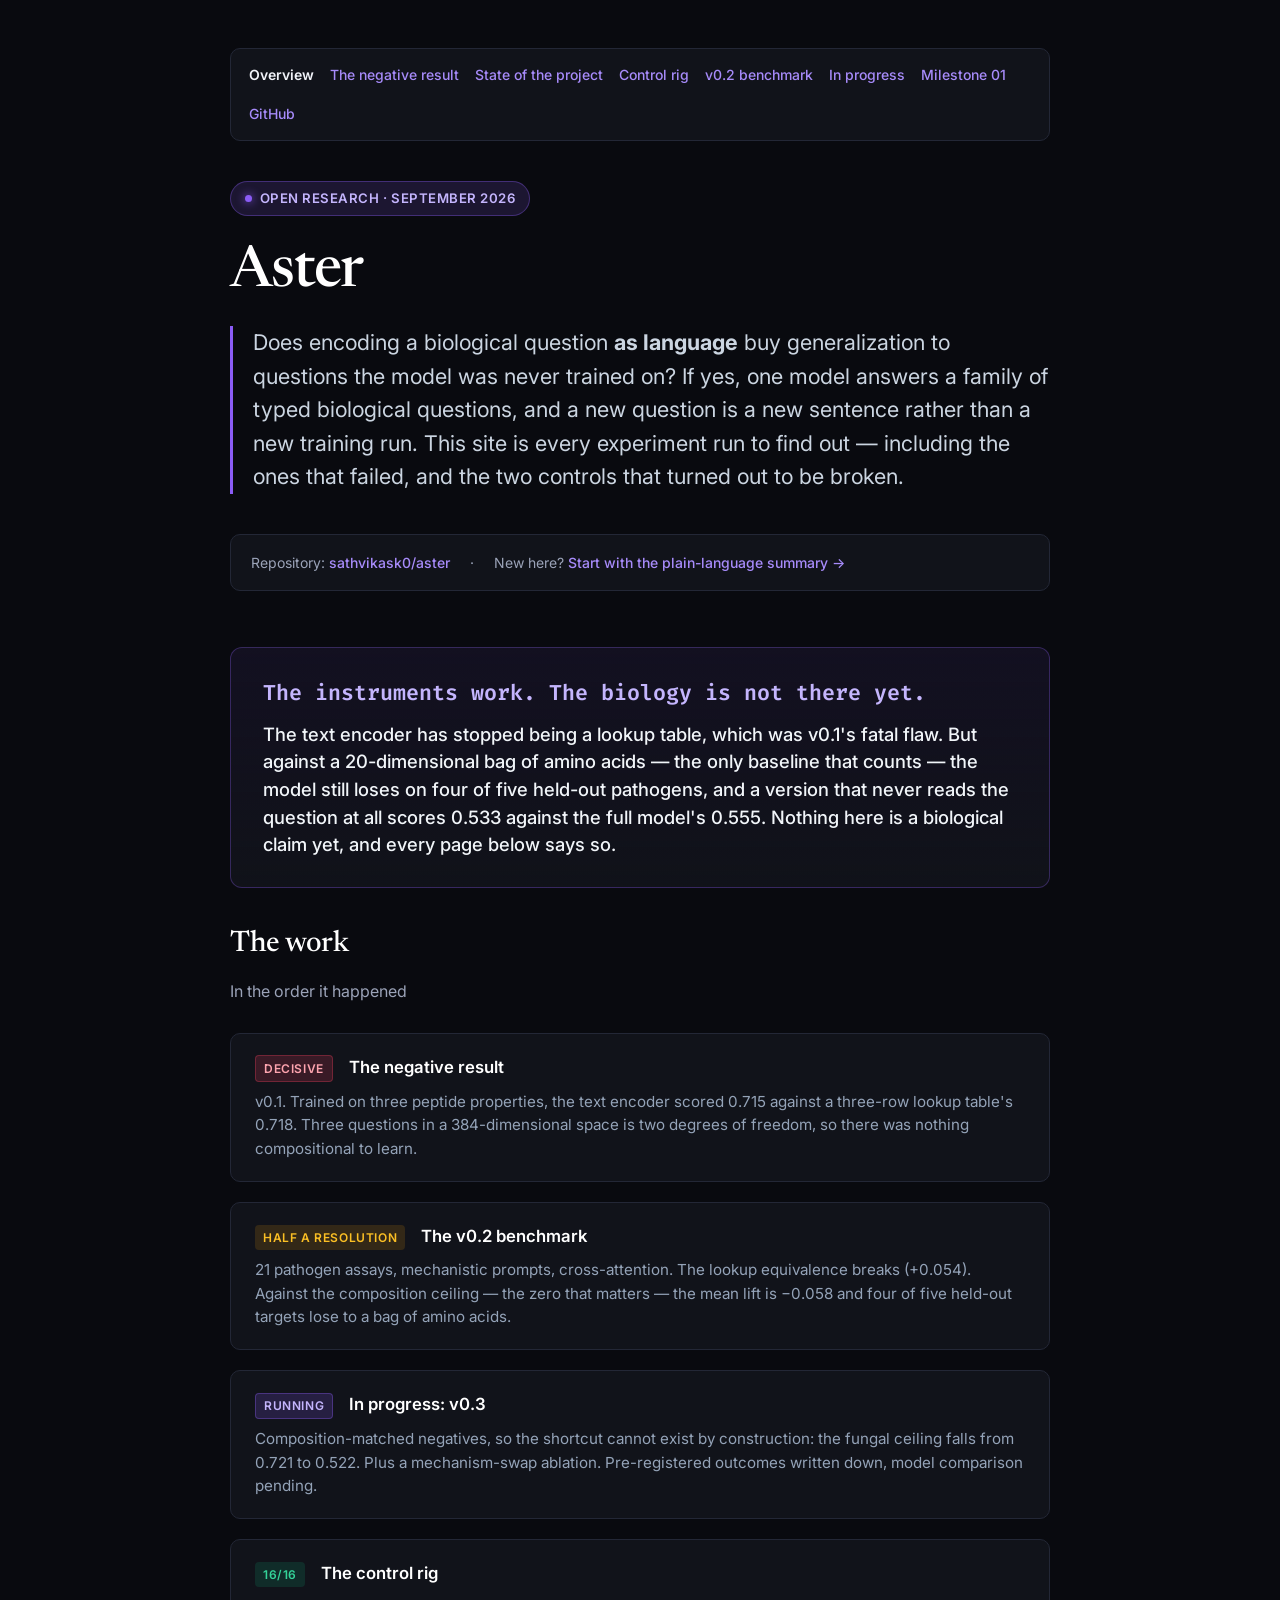
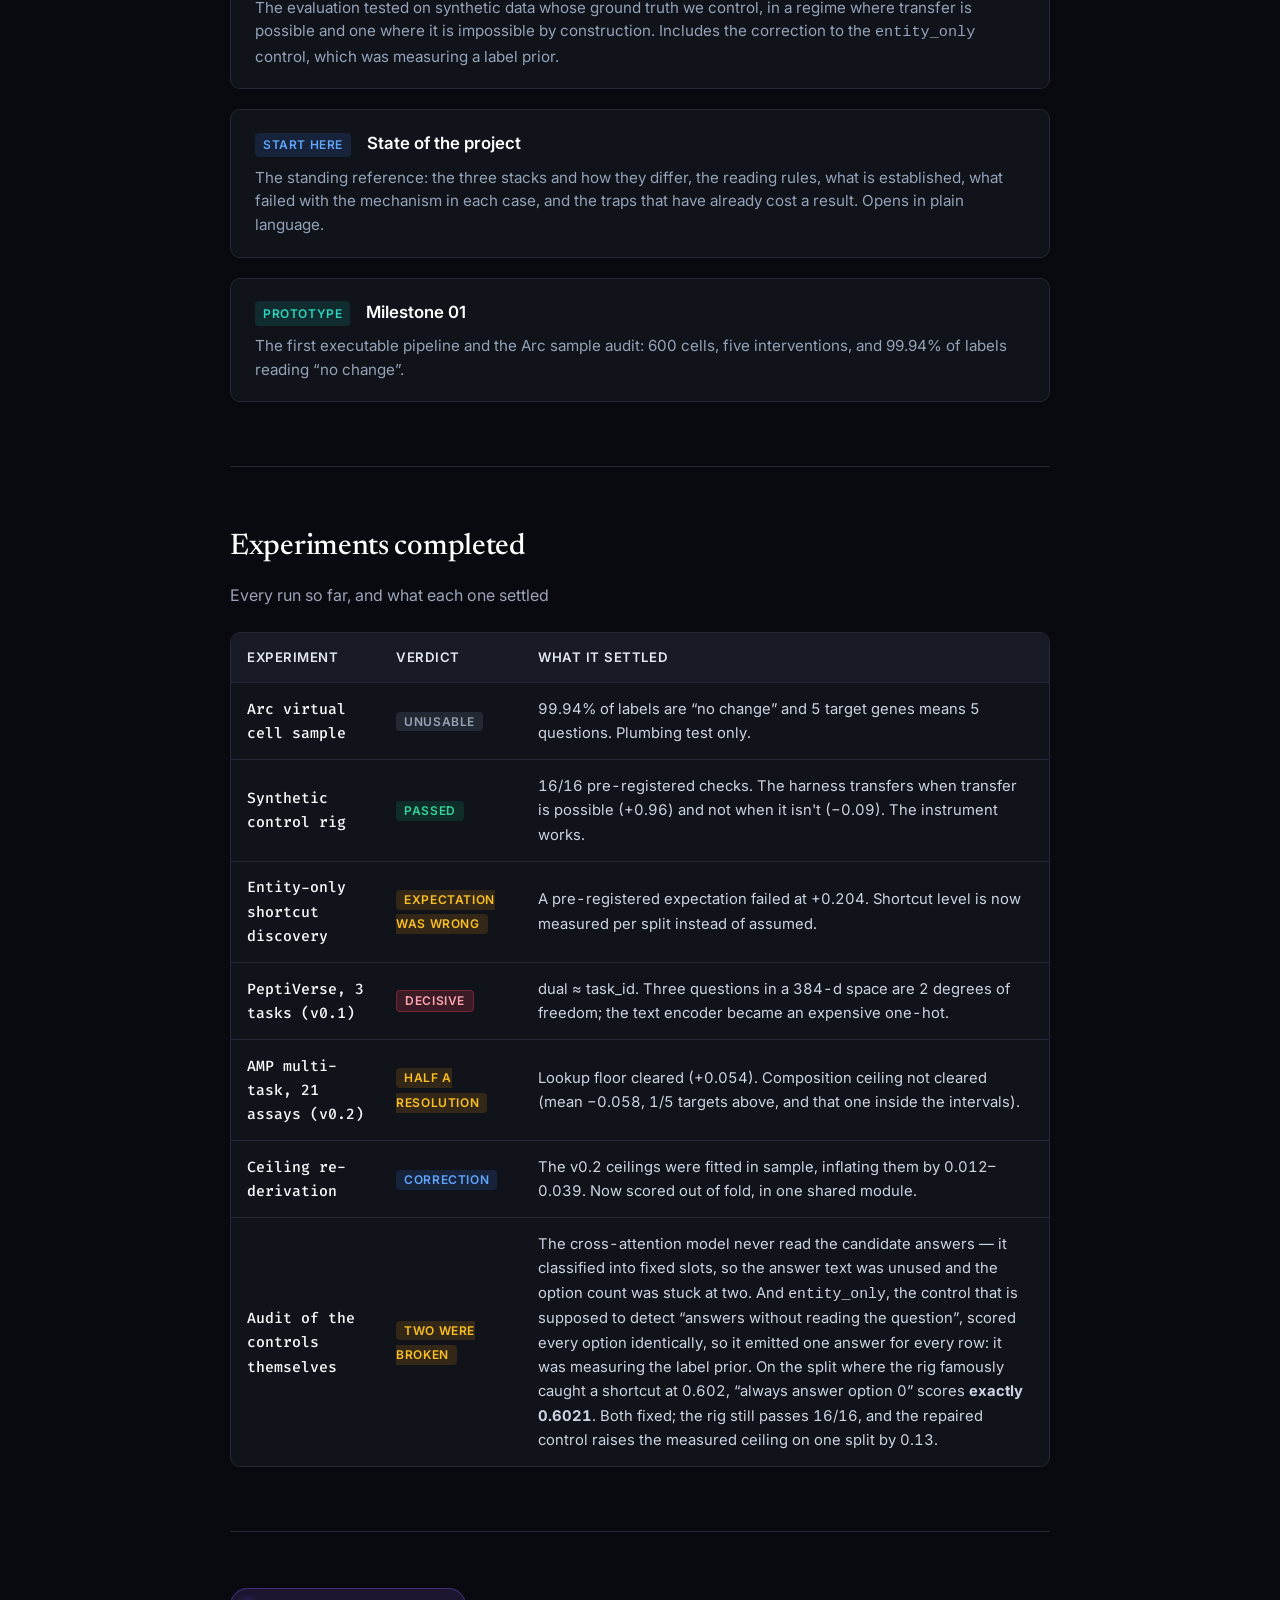
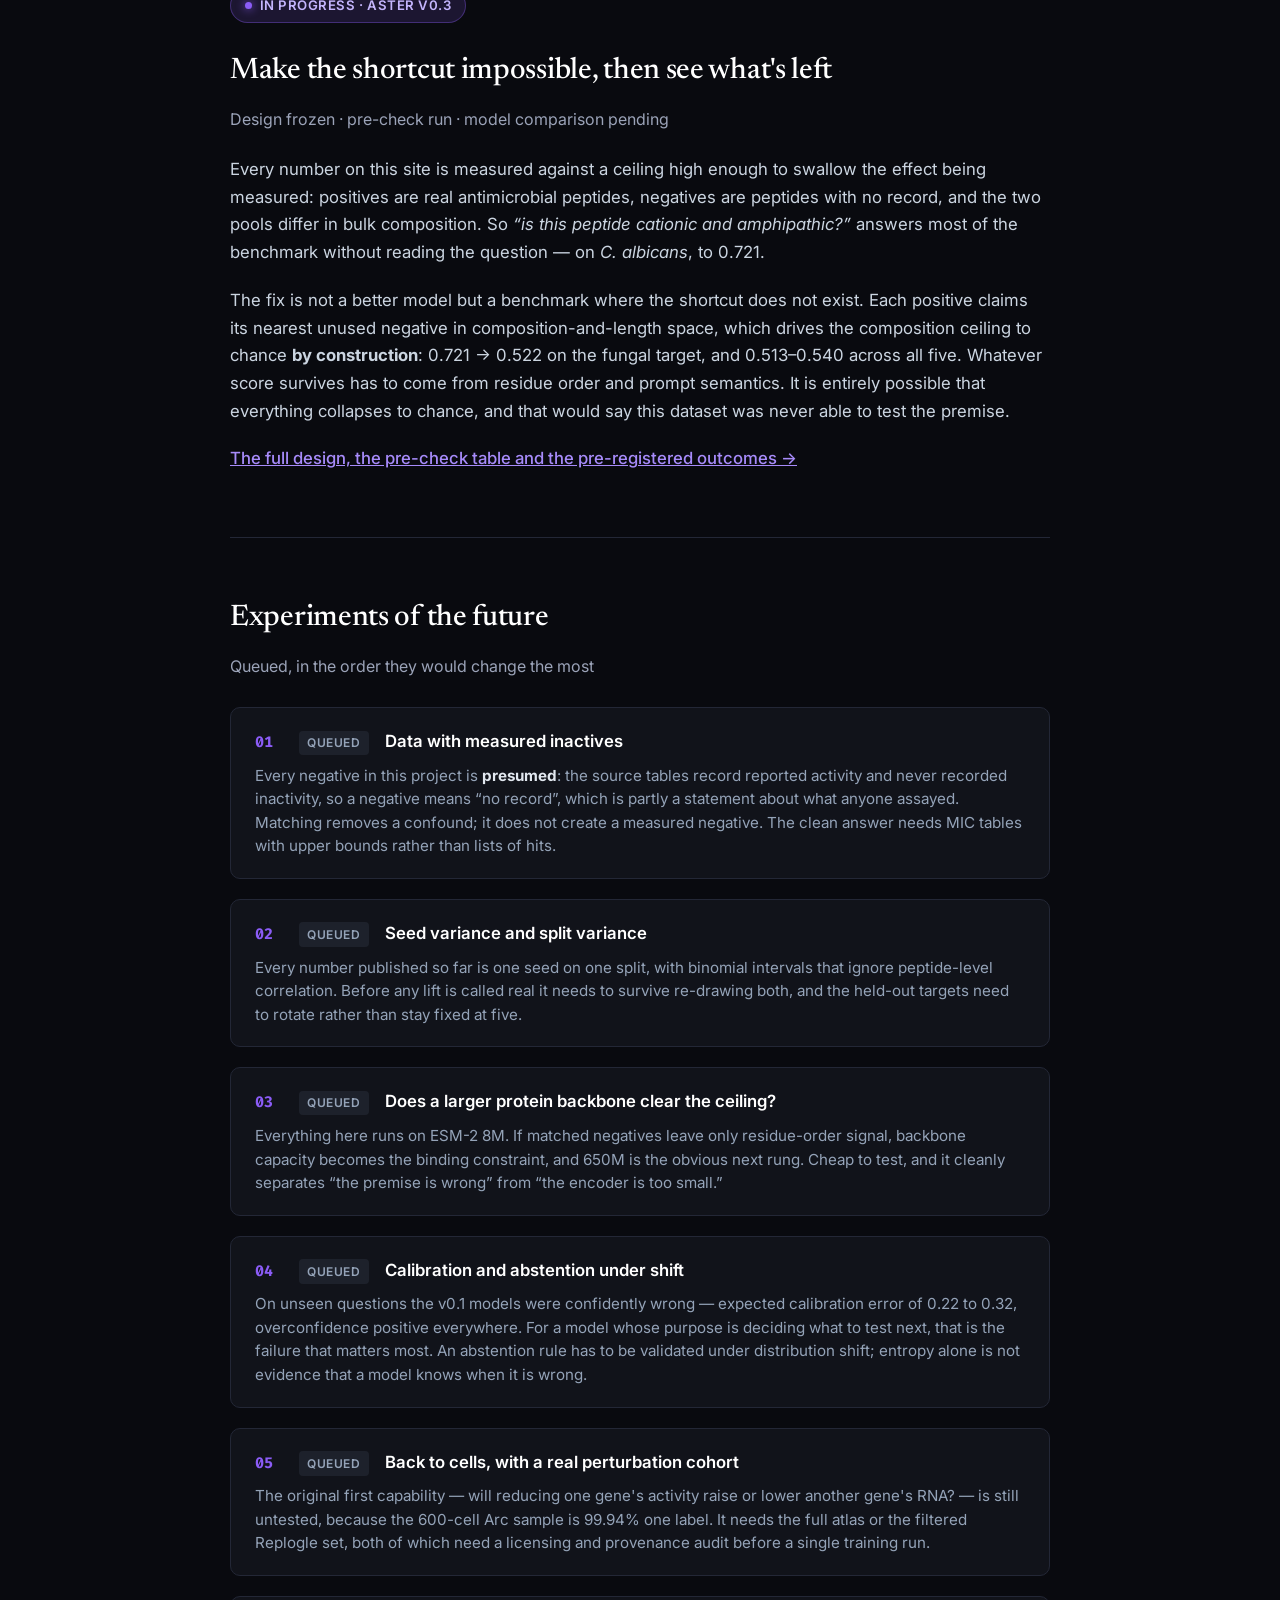
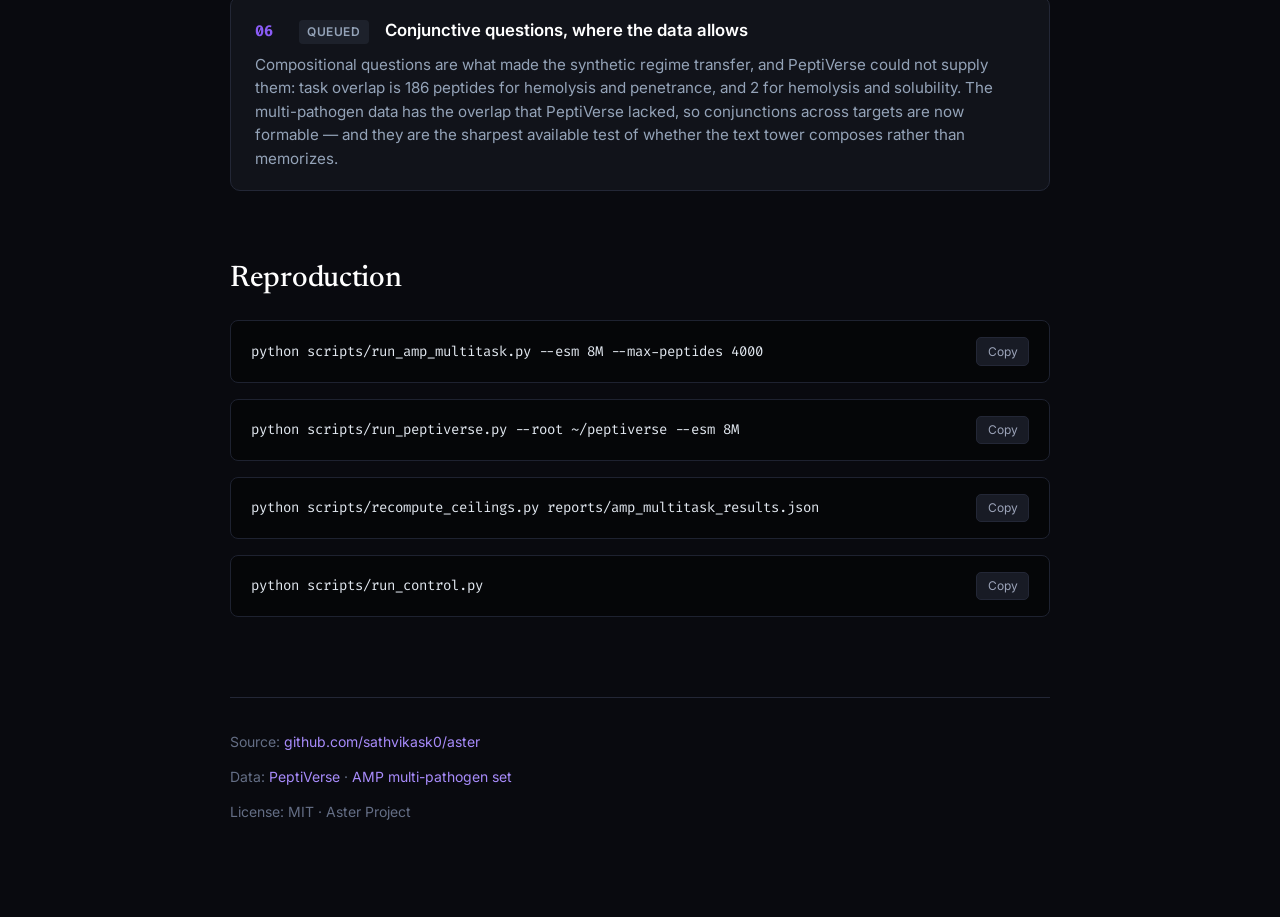
==== commit 6f37f778: "Make the root URL an index of the whole project The landing page was one experiment's report, so the" ====
--- a/docs/index.html
+++ b/docs/index.html
@@ -3,8 +3,8 @@
 <head>
   <meta charset="UTF-8" />
   <meta name="viewport" content="width=device-width, initial-scale=1.0" />
-  <title>Negative result · Aster: The text encoder isn't doing anything</title>
-  <meta name="description" content="Aster asks whether encoding a biological question as language buys generalization to questions a model was never trained on. On PeptiVerse, it does not." />
+  <title>Aster &middot; an open research project on typed biological decisions</title>
+  <meta name="description" content="Does encoding a biological question as language buy generalization to questions a model was never trained on? Every experiment, including the ones that failed." />
   <link rel="preconnect" href="https://fonts.googleapis.com">
   <link rel="preconnect" href="https://fonts.gstatic.com" crossorigin>
   <link href="https://fonts.googleapis.com/css2?family=Fira+Code:wght@400;500;600&family=Inter:wght@400;500;600;700&family=Newsreader:ital,opsz,wght@0,6..72,400;0,6..72,500;0,6..72,600;1,6..72,400&display=swap" rel="stylesheet">
@@ -13,7 +13,8 @@
 <body>
   <main class="container">
     <nav class="doc-nav">
-      <a href="index.html" class="here">Result</a>
+      <a href="index.html" class="here">Overview</a>
+      <a href="negative-result.html">The negative result</a>
       <a href="state.html">State of the project</a>
       <a href="rig.html">Control rig</a>
       <a href="resolution.html">v0.2 benchmark</a>
@@ -23,458 +24,79 @@
       <a href="https://github.com/sathvikask0/aster">GitHub</a>
     </nav>
     <header>
-      <div class="badge">
-        <span class="badge-dot"></span>
-        Negative result · September 2026
-      </div>
-      <h1>The text encoder isn't doing anything.</h1>
+      <div class="badge" style="background: var(--accent-glow); border-color: rgba(139, 92, 246, 0.35); color: #c4b5fd;">
+        <span class="badge-dot" style="background: var(--accent); box-shadow: 0 0 10px var(--accent);"></span>
+        Open research &middot; September 2026
+      </div>
+      <h1>Aster</h1>
       <p class="lead">
-        Aster asks whether encoding a biological question as language buys generalization to questions a model was never trained on. On PeptiVerse, it does not — and the reason is structural, not a matter of tuning.
+        Does encoding a biological question <strong>as language</strong> buy generalization to questions the model was never trained on? If yes, one model answers a family of typed biological questions, and a new question is a new sentence rather than a new training run. This site is every experiment run to find out &mdash; including the ones that failed, and the two controls that turned out to be broken.
       </p>
 
       <div class="meta-bar">
         <span>Repository: <a href="https://github.com/sathvikask0/aster" target="_blank" rel="noopener">sathvikask0/aster</a></span>
-        <span>·</span>
-        <span>Dataset: <a href="https://huggingface.co/datasets/ChatterjeeLab/PeptiVerse_data" target="_blank" rel="noopener">PeptiVerse (ChatterjeeLab)</a></span>
-        <span>·</span>
-        <span>Backbone: ESM-2 8M + MiniLM-L6-v2</span>
-        <span>·</span>
-        <span><a href="#currently-running">Currently running →</a></span>
+        <span>&middot;</span>
+        <span>New here? <a href="state.html">Start with the plain-language summary &rarr;</a></span>
+      </div>
+
+      <div class="highlight-card">
+        <div class="highlight-stat">The instruments work. The biology is not there yet.</div>
+        <div class="highlight-text">
+          The text encoder has stopped being a lookup table, which was v0.1's fatal flaw. But against a 20-dimensional bag of amino acids &mdash; the only baseline that counts &mdash; the model still loses on four of five held-out pathogens, and a version that never reads the question at all scores 0.533 against the full model's 0.555. Nothing here is a biological claim yet, and every page below says so.
+        </div>
       </div>
     </header>
 
-    <!-- The central result -->
-    <section id="central-result">
-      <h2>The central result</h2>
-      <p class="section-desc">Trained on all three properties, tested on questions it has seen</p>
-      
-      <p>
-        The architecture pairs a protein encoder with a text encoder and scores their outputs by dot product. Swap the text tower for a lookup table over three integers and nothing changes.
-      </p>
-
-      <div class="table-wrapper">
-        <table>
-          <thead>
-            <tr>
-              <th>Model</th>
-              <th>Accuracy</th>
-              <th>vs ceiling</th>
-              <th>Hemolysis</th>
-              <th>Penetrance</th>
-              <th>Solubility</th>
-            </tr>
-          </thead>
-          <tbody>
-            <tr>
-              <td class="model-name">dual (text encoder)</td>
-              <td class="num">0.715</td>
-              <td class="delta-pos">+0.068</td>
-              <td class="num">0.822</td>
-              <td class="num">0.845</td>
-              <td class="num">0.662</td>
-            </tr>
-            <tr>
-              <td class="model-name">task_id (lookup)</td>
-              <td class="num">0.718</td>
-              <td class="delta-pos">+0.071</td>
-              <td class="num">0.826</td>
-              <td class="num">0.840</td>
-              <td class="num">0.665</td>
-            </tr>
-            <tr>
-              <td class="model-name">composition only</td>
-              <td class="num">0.629</td>
-              <td class="delta-neg">−0.017</td>
-              <td class="num">0.787</td>
-              <td class="num">0.796</td>
-              <td class="num">0.555</td>
-            </tr>
-            <tr>
-              <td class="model-name">question only</td>
-              <td class="num">0.552</td>
-              <td class="delta-neg">−0.094</td>
-              <td class="num">0.792</td>
-              <td class="num">0.497</td>
-              <td class="num">0.478</td>
-            </tr>
-            <tr>
-              <td class="model-name">entity only</td>
-              <td class="num">0.417</td>
-              <td class="delta-neg">−0.230</td>
-              <td class="num">0.208</td>
-              <td class="num">0.497</td>
-              <td class="num">0.478</td>
-            </tr>
-          </tbody>
-        </table>
-      </div>
-
-      <div class="highlight-card">
-        <div class="highlight-stat">dual 0.715 · task_id 0.718</div>
-        <div class="highlight-text">
-          A frozen 384-dimensional sentence encoder performs identically to three integers. Whatever the model learned, it did not learn it from the words.
-        </div>
-      </div>
-    </section>
-
-    <!-- Why this can't be fixed by tuning -->
-    <section id="tuning-limits">
-      <h2>Why this can't be fixed by tuning</h2>
-      <p>
-        With three tasks, the question input takes exactly three distinct values. A 384-dimensional vector restricted to three distinct values carries the same information as a three-way one-hot — not approximately, identically. <code>dual</code> and <code>task_id</code> are not competing hypotheses here; they are the same function written two ways. The experiment is unidentifiable at this scale.
-      </p>
-    </section>
-
-    <!-- Leave-one-task-out -->
-    <section id="leave-one-out">
-      <h2>Leave-one-task-out</h2>
-      <p class="section-desc">Train on two properties, hold the third out entirely. Accuracy minus the shortcut ceiling.</p>
-
-      <div class="table-wrapper">
-        <table>
-          <thead>
-            <tr>
-              <th>Held out</th>
-              <th>dual</th>
-              <th>task_id</th>
-              <th>composition</th>
-              <th>Ceiling</th>
-              <th>ECE</th>
-            </tr>
-          </thead>
-          <tbody>
-            <tr>
-              <td class="model-name">Hemolysis</td>
-              <td class="delta-neg">−0.539</td>
-              <td class="delta-neg">−0.569</td>
-              <td class="delta-neg">−0.388</td>
-              <td class="num">0.784</td>
-              <td class="num">0.319</td>
-            </tr>
-            <tr>
-              <td class="model-name">Penetrance</td>
-              <td class="delta-neg">−0.294</td>
-              <td class="delta-neg">−0.284</td>
-              <td class="delta-neg">−0.350</td>
-              <td class="num">0.784</td>
-              <td class="num">0.218</td>
-            </tr>
-            <tr>
-              <td class="model-name">Solubility</td>
-              <td class="delta-neg">−0.050</td>
-              <td class="delta-neg">−0.107</td>
-              <td class="delta-neg">−0.056</td>
-              <td class="num">0.583</td>
-              <td class="num">0.234</td>
-            </tr>
-          </tbody>
-        </table>
-      </div>
-
-      <p>
-        Zero transfer, which follows from the result above: a lookup table has no row for a question it has never seen. Calibration fails too — expected calibration error of 0.22 to 0.32 with overconfidence positive everywhere. On unseen questions the model is confidently wrong, which is the opposite of the property that would make it useful for deciding what to test next.
-      </p>
-    </section>
-
-    <!-- Every experiment, in order -->
-    <section id="experiments-chronology">
-      <h2>Every experiment, in order</h2>
-      <p class="section-desc">Including the ones that failed, and the ones that failed for interesting reasons</p>
-
+    <section id="pages">
+      <h2>The work</h2>
+      <p class="section-desc">In the order it happened</p>
       <div class="timeline">
-        <div class="exp-card">
-          <div class="exp-header">
-            <span class="exp-num">01</span>
-            <span class="exp-tag tag-unusable">Unusable</span>
-            <span class="exp-title">Arc Institute virtual cell sample</span>
-          </div>
-          <div class="exp-body">
-            600 cells, 5 target genes, 1,000 measured genes. Label counts came out 1 / 4,997 / 2 across decrease / no-change / increase. <strong>99.94% of labels say "no change"</strong>, so always answering "no change" scores 99.94%. Five target genes also means five questions — too few to hold one out. Fine for testing plumbing, which is what it was used for.
-          </div>
-        </div>
-
-        <div class="exp-card">
-          <div class="exp-header">
-            <span class="exp-num">02</span>
-            <span class="exp-tag tag-passed">Passed</span>
-            <span class="exp-title">Synthetic control rig — semantic regime</span>
-          </div>
-          <div class="exp-body">
-            Questions built compositionally from bound parts, so an unseen question is a new combination of familiar components. Held-out questions: <strong>dual +0.962 lift, task_id −0.014</strong>. Transfer works when the text genuinely carries the rule.
-          </div>
-        </div>
-
-        <div class="exp-card">
-          <div class="exp-header">
-            <span class="exp-num">03</span>
-            <span class="exp-tag tag-passed">Passed</span>
-            <span class="exp-title">Synthetic control rig — arbitrary regime</span>
-          </div>
-          <div class="exp-body">
-            Identical setup, but questions are opaque identifiers and the decision rule is drawn independently of them. Chance is the ceiling by construction. <strong>dual scored −0.093</strong>. The harness reports no transfer where no transfer is possible. This is the check that makes every other number in the rig worth reading.
-          </div>
-        </div>
-
-        <div class="exp-card">
-          <div class="exp-header">
-            <span class="exp-num">04</span>
-            <span class="exp-tag tag-finding">Finding</span>
-            <span class="exp-title">Random splits cannot discriminate the hypothesis</span>
-          </div>
-          <div class="exp-body">
-            On a random split, <strong>dual scored +0.992 and task_id +0.982 — indistinguishable</strong>. Any result reported on a random split is consistent with the text encoder doing nothing at all. This predicted the real-data outcome before the real data arrived.
-          </div>
-        </div>
-
-        <div class="exp-card">
-          <div class="exp-header">
-            <span class="exp-num">05</span>
-            <span class="exp-tag tag-wrong">Expectation was wrong</span>
-            <span class="exp-title">Covariate shift creates a real entity-only shortcut</span>
-          </div>
-          <div class="exp-body">
-            The rig pre-registered "entity-only sits at chance everywhere". Under family shift it scored <strong>+0.204</strong>. Not a bug. Held-out families far from the origin in latent space have their labels dominated by the family offset, so per-entity label agreement across questions reaches 0.63 and ignoring the question becomes a genuine strategy. The threshold was not loosened; the shortcut is now measured per split and every claim is a margin over it.
-          </div>
-        </div>
-
-        <div class="exp-card">
-          <div class="exp-header">
-            <span class="exp-num">06</span>
-            <span class="exp-tag tag-clean">Clean</span>
-            <span class="exp-title">PeptiVerse data audit</span>
-          </div>
-          <div class="exp-body">
-            Four of seven tasks carry amino-acid sequences: hemolysis (6,073), solubility (18,453), nephrotoxicity (17,180), penetrance (2,324). All 100% parseable, labels already binary, zero duplicates, zero train/validation leakage. Toxicity, Caco2 and PAMPA are SMILES-only, so ESM-2 cannot read them without a chemical encoder.
-          </div>
-        </div>
-
-        <div class="exp-card">
-          <div class="exp-header">
-            <span class="exp-num">07</span>
-            <span class="exp-tag tag-wrong">Tasks not independent</span>
-            <span class="exp-title">Solubility negatives are a subset of nephrotoxicity</span>
-          </div>
-          <div class="exp-body">
-            All 9,668 solubility negatives appear in nephrotoxicity, labelled 0 in both, with zero exceptions — <strong>52% of the solubility task</strong>. Training on one while holding out the other makes half the test set answerable by recall. Dropping the shared rows leaves solubility single-class, so the rows cannot be salvaged: nephrotoxicity is dropped as a task instead.
-          </div>
-        </div>
-
-        <div class="exp-card">
-          <div class="exp-header">
-            <span class="exp-num">08</span>
-            <span class="exp-tag tag-finding">Finding</span>
-            <span class="exp-title">Chance is not the baseline</span>
-          </div>
-          <div class="exp-body">
-            Amino-acid composition alone scores <strong>0.784 on penetrance against a 0.500 majority class</strong>. Hemolysis 0.784, solubility 0.583. Every subsequent number is reported as a margin over these, never over chance. Hemolysis is the interesting one — composition buys nothing there, so it is a genuinely hard task where a real model could show its worth.
-          </div>
-        </div>
-
-        <div class="exp-card">
-          <div class="exp-header">
-            <span class="exp-num">09</span>
-            <span class="exp-tag tag-wrong">No transfer</span>
-            <span class="exp-title">Leave-one-task-out on real peptides</span>
-          </div>
-          <div class="exp-body">
-            ESM-2 8M embeddings, frozen MiniLM text encoder, class-weighted loss. Every cell below its shortcut ceiling; <strong>hemolysis landed at 0.246 against a 0.784 ceiling</strong>. Uninterpretable on its own — nothing yet established the model could learn a question it had seen.
-          </div>
-        </div>
-
-        <div class="exp-card">
-          <div class="exp-header">
-            <span class="exp-num">10</span>
+        <a class="exp-card hub-card" href="negative-result.html">
+          <div class="exp-header">
             <span class="exp-tag tag-decisive">Decisive</span>
-            <span class="exp-title">In-distribution control</span>
-          </div>
-          <div class="exp-body">
-            <strong>dual 0.715, task_id 0.718</strong>. The model learns each property well, and the text encoder contributes nothing. This is the result. It confirms on real data exactly what experiment 04 predicted from synthetic data.
-          </div>
-        </div>
-      </div>
-    </section>
-
-    <!-- How the evaluation is built -->
-    <section id="evaluation-design">
-      <h2>How the evaluation is built</h2>
-      <p class="section-desc">The controls exist to explain away the hypothesis, not to flatter it.</p>
-
-      <ul class="controls-list">
-        <li>
-          <strong>task_id</strong> — replaces the text encoder with a lookup table whose unknown row is zero-initialized and never trained, so an unseen question yields chance structurally rather than empirically. This is the transfer floor.
-        </li>
-        <li>
-          <strong>composition</strong> — amino-acid frequencies instead of ESM-2, to test whether the protein model earns its cost.
-        </li>
-        <li>
-          <strong>question_only / entity_only</strong> — never see one input. Whatever they score is prior, not biology.
-        </li>
-      </ul>
-
-      <p>
-        Vocabularies are built from training data only; letting test tokens in would hand unseen questions a trained embedding and manufacture transfer. Temperature is fit on a validation set carved from training, never on test. The text encoder stays frozen — with two training tasks, fine-tuning it would teach it their wording and destroy the general semantics the held-out task depends on.
-      </p>
-    </section>
-
-    <!-- Resolution & Correction: Aster v0.2 -->
-    <section id="resolution" style="border-top: 1px solid var(--surface-border); padding-top: 3.5rem;">
-      <div class="badge" style="background: rgba(245, 158, 11, 0.15); border-color: rgba(245, 158, 11, 0.3); color: #fbbf24;">
-        <span class="badge-dot" style="background: #f59e0b; box-shadow: 0 0 10px #f59e0b;"></span>
-        Half a resolution · Aster v0.2 · Multi-Task Benchmark
-      </div>
-      <h2>Breaking the Rank-3 Trap</h2>
-      <p class="section-desc">Task scaling (21 pathogen assays), mechanistic biophysical prompts, and residue cross-attention.</p>
-
-      <div class="correction">
-        <strong>Correction, 27 September 2026.</strong> This section originally headlined
-        &ldquo;+0.054 over the lookup floor&rdquo; and called it positive transfer. That is the wrong zero,
-        and the ceiling it was compared against was additionally fitted on the same rows it scored.
-        Both are fixed below. The verdict changes from <em>resolution</em> to <em>half a resolution</em>.
-        Since then the cross-attention model has also been rebuilt to score the candidate answers it was
-        ignoring, so the model accuracies on this page are version-1 numbers awaiting a re-run.
-      </div>
-
-      <p>
-        The negative result above established that 3 atomic questions are unidentifiable from a 3-entry lookup table. In v0.2, Aster scales to <strong>21 distinct microbial target assays</strong> curated from 7 public databases (64,602 associations) with 5 held-out targets spanning Gram-negative, Gram-positive, and fungal membrane barriers.
-      </p>
-
-      <p>
-        Questions were reformulated from atomic names to <strong>mechanistic biophysical prompts</strong> (specifying LPS outer membrane disruption, thick peptidoglycan penetration, and chitin/ergosterol binding), and the rigid pooled dot product was replaced with <strong>Multi-Head Cross-Attention</strong> (<code>CrossAttentionAster</code>) allowing prompt tokens to query peptide feature subspaces.
-      </p>
-
-      <h3 style="margin-top: 2rem;">Two zeros, and they disagree</h3>
-      <p>
-        <strong>task_id</strong> is the lookup floor — structurally chance on an unseen task. Beating it says the text tower is no longer a lookup table.
-        <strong>ceiling</strong> is <code>max(majority, composition probe)</code>, where the probe is a logistic regression on 20-dimensional amino-acid frequencies scored <em>out of fold</em>. Beating it says the model knows something a bag of amino acids does not. That is the real zero.
-      </p>
-
-      <div class="table-wrapper">
-        <table>
-          <thead>
-            <tr>
-              <th>Model</th>
-              <th>Overall</th>
-              <th>vs lookup floor</th>
-              <th>Mean lift vs ceiling</th>
-              <th>Above ceiling</th>
-            </tr>
-          </thead>
-          <tbody>
-            <tr>
-              <td class="model-name">cross_attention</td>
-              <td class="num">0.555</td>
-              <td class="delta-pos">+0.054</td>
-              <td class="delta-neg">&minus;0.058</td>
-              <td class="num">1 / 5</td>
-            </tr>
-            <tr>
-              <td class="model-name">dual_dot</td>
-              <td class="num">0.537</td>
-              <td class="delta-pos">+0.036</td>
-              <td class="delta-neg">&minus;0.075</td>
-              <td class="num">1 / 5</td>
-            </tr>
-            <tr>
-              <td class="model-name">entity_only</td>
-              <td class="num">0.533</td>
-              <td class="delta-pos">+0.032</td>
-              <td class="delta-neg">&minus;0.072</td>
-              <td class="num">0 / 5</td>
-            </tr>
-            <tr>
-              <td class="model-name">task_id</td>
-              <td class="num">0.501</td>
-              <td class="num">0.000</td>
-              <td class="delta-neg">&minus;0.098</td>
-              <td class="num">0 / 5</td>
-            </tr>
-            <tr>
-              <td class="model-name">question_only</td>
-              <td class="num">0.499</td>
-              <td class="delta-neg">&minus;0.002</td>
-              <td class="delta-neg">&minus;0.103</td>
-              <td class="num">0 / 5</td>
-            </tr>
-          </tbody>
-        </table>
-      </div>
-
-      <p class="zero-note">5,144 held-out pairs across 5 unseen pathogens. ESM-2 8M + MiniLM-L6-v2, one seed.</p>
-
-      <h3 style="margin-top: 2rem;">cross_attention, per held-out target</h3>
-
-      <div class="table-wrapper">
-        <table>
-          <thead>
-            <tr>
-              <th>Target</th>
-              <th>Class</th>
-              <th>n</th>
-              <th>Ceiling</th>
-              <th>Accuracy</th>
-              <th>Lift</th>
-              <th>Beyond noise?</th>
-            </tr>
-          </thead>
-          <tbody>
-            <tr>
-              <td class="model-name">K. pneumoniae</td>
-              <td>Gram-negative</td>
-              <td class="num">1,524</td>
-              <td class="num">0.554</td>
-              <td class="num">0.576 &plusmn; 0.025</td>
-              <td class="delta-pos">+0.022</td>
-              <td>no</td>
-            </tr>
-            <tr>
-              <td class="model-name">S. epidermidis</td>
-              <td>Gram-positive</td>
-              <td class="num">1,464</td>
-              <td class="num">0.602</td>
-              <td class="num">0.590 &plusmn; 0.025</td>
-              <td class="delta-neg">&minus;0.012</td>
-              <td>no</td>
-            </tr>
-            <tr>
-              <td class="model-name">S. typhimurium</td>
-              <td>Gram-negative</td>
-              <td class="num">985</td>
-              <td class="num">0.549</td>
-              <td class="num">0.528 &plusmn; 0.031</td>
-              <td class="delta-neg">&minus;0.021</td>
-              <td>no</td>
-            </tr>
-            <tr>
-              <td class="model-name">B. cereus</td>
-              <td>Gram-positive</td>
-              <td class="num">586</td>
-              <td class="num">0.575</td>
-              <td class="num">0.531 &plusmn; 0.040</td>
-              <td class="delta-neg">&minus;0.044</td>
-              <td>no</td>
-            </tr>
-            <tr>
-              <td class="model-name">C. albicans</td>
-              <td>Fungal</td>
-              <td class="num">585</td>
-              <td class="num">0.721</td>
-              <td class="num">0.485 &plusmn; 0.041</td>
-              <td class="delta-neg">&minus;0.236</td>
-              <td>yes</td>
-            </tr>
-          </tbody>
-        </table>
-      </div>
-
-      <div class="highlight-card">
-        <div class="highlight-stat">Lookup floor cleared. Shortcut ceiling not cleared.</div>
-        <div class="highlight-text">
-          cross_attention beats task_id by +0.054, so task scaling and shared mechanism vocabulary gave the text tower something a lookup row cannot represent &mdash; that part of v0.2 holds. Against the ceiling the mean lift is &minus;0.058, four of five targets sit below a 20-dimensional bag of amino acids, and the one positive lift is inside the intervals. entity_only reaches 0.533 without ever seeing the question. <strong>The architecture question is answered; the biology question is not.</strong>
-        </div>
-      </div>
-    </section>
-
-    <!-- Experiments completed -->
+            <span class="exp-title">The negative result</span>
+          </div>
+          <div class="exp-body">v0.1. Trained on three peptide properties, the text encoder scored 0.715 against a three-row lookup table's 0.718. Three questions in a 384-dimensional space is two degrees of freedom, so there was nothing compositional to learn.</div>
+        </a>
+        <a class="exp-card hub-card" href="resolution.html">
+          <div class="exp-header">
+            <span class="exp-tag tag-partial">Half a resolution</span>
+            <span class="exp-title">The v0.2 benchmark</span>
+          </div>
+          <div class="exp-body">21 pathogen assays, mechanistic prompts, cross-attention. The lookup equivalence breaks (+0.054). Against the composition ceiling &mdash; the zero that matters &mdash; the mean lift is &minus;0.058 and four of five held-out targets lose to a bag of amino acids.</div>
+        </a>
+        <a class="exp-card hub-card" href="in-progress.html">
+          <div class="exp-header">
+            <span class="exp-tag tag-running">Running</span>
+            <span class="exp-title">In progress: v0.3</span>
+          </div>
+          <div class="exp-body">Composition-matched negatives, so the shortcut cannot exist by construction: the fungal ceiling falls from 0.721 to 0.522. Plus a mechanism-swap ablation. Pre-registered outcomes written down, model comparison pending.</div>
+        </a>
+        <a class="exp-card hub-card" href="rig.html">
+          <div class="exp-header">
+            <span class="exp-tag tag-passed">16/16</span>
+            <span class="exp-title">The control rig</span>
+          </div>
+          <div class="exp-body">The evaluation tested on synthetic data whose ground truth we control, in a regime where transfer is possible and one where it is impossible by construction. Includes the correction to the <code>entity_only</code> control, which was measuring a label prior.</div>
+        </a>
+        <a class="exp-card hub-card" href="state.html">
+          <div class="exp-header">
+            <span class="exp-tag tag-finding">Start here</span>
+            <span class="exp-title">State of the project</span>
+          </div>
+          <div class="exp-body">The standing reference: the three stacks and how they differ, the reading rules, what is established, what failed with the mechanism in each case, and the traps that have already cost a result. Opens in plain language.</div>
+        </a>
+        <a class="exp-card hub-card" href="milestone.html">
+          <div class="exp-header">
+            <span class="exp-tag tag-clean">Prototype</span>
+            <span class="exp-title">Milestone 01</span>
+          </div>
+          <div class="exp-body">The first executable pipeline and the Arc sample audit: 600 cells, five interventions, and 99.94% of labels reading &ldquo;no change&rdquo;.</div>
+        </a>
+      </div>
+    </section>
+
+<!-- Experiments completed -->
     <section id="experiments-done" style="border-top: 1px solid var(--surface-border); padding-top: 3.5rem;">
       <h2>Experiments completed</h2>
       <p class="section-desc">Every run so far, and what each one settled</p>
@@ -531,7 +153,7 @@
       </div>
     </section>
 
-    <!-- Currently running -->
+<!-- Currently running -->
     <section id="currently-running" style="border-top: 1px solid var(--surface-border); padding-top: 3.5rem;">
       <div class="badge" style="background: rgba(139, 92, 246, 0.15); border-color: rgba(139, 92, 246, 0.35); color: #c4b5fd;">
         <span class="pulse-dot"></span>
@@ -541,87 +163,17 @@
       <p class="section-desc">Design frozen &middot; pre-check run &middot; model comparison pending</p>
 
       <p>
-        Every number above is measured against a ceiling high enough to swallow the effect being measured. Positives are real antimicrobial peptides; negatives are peptides with no record for that target, drawn at random. The two pools differ in bulk composition, so <em>&ldquo;is this peptide cationic and amphipathic?&rdquo;</em> answers most of the benchmark without reading the prompt &mdash; on <em>C. albicans</em>, to 0.721.
+        Every number on this site is measured against a ceiling high enough to swallow the effect being measured: positives are real antimicrobial peptides, negatives are peptides with no record, and the two pools differ in bulk composition. So <em>&ldquo;is this peptide cationic and amphipathic?&rdquo;</em> answers most of the benchmark without reading the question &mdash; on <em>C. albicans</em>, to 0.721.
       </p>
 
       <p>
-        The fix is not a better model. It is a benchmark where the shortcut does not exist. Each positive claims its nearest unused negative in composition-and-length space, greedily, with a caliper &mdash; so a bag-of-amino-acids probe is at chance <strong>by construction</strong>, and anything left must come from residue order and prompt semantics.
+        The fix is not a better model but a benchmark where the shortcut does not exist. Each positive claims its nearest unused negative in composition-and-length space, which drives the composition ceiling to chance <strong>by construction</strong>: 0.721 &rarr; 0.522 on the fungal target, and 0.513&ndash;0.540 across all five. Whatever score survives has to come from residue order and prompt semantics. It is entirely possible that everything collapses to chance, and that would say this dataset was never able to test the premise.
       </p>
 
-      <h3 style="margin-top: 2rem;">Pre-check: the matching does what it claims</h3>
-      <p>Held-out composition ceilings, out of fold, under each negative policy:</p>
-
-      <div class="table-wrapper">
-        <table>
-          <thead>
-            <tr>
-              <th>Target</th>
-              <th><code>random</code> (v0.2)</th>
-              <th><code>covered</code></th>
-              <th><code>matched</code></th>
-            </tr>
-          </thead>
-          <tbody>
-            <tr><td class="model-name">C. albicans</td><td class="num">0.721</td><td class="num">0.750</td><td class="num delta-pos">0.522</td></tr>
-            <tr><td class="model-name">S. epidermidis</td><td class="num">0.602</td><td class="num">0.605</td><td class="num delta-pos">0.513</td></tr>
-            <tr><td class="model-name">B. cereus</td><td class="num">0.575</td><td class="num">0.588</td><td class="num delta-pos">0.540</td></tr>
-            <tr><td class="model-name">K. pneumoniae</td><td class="num">0.554</td><td class="num">0.557</td><td class="num delta-pos">0.531</td></tr>
-            <tr><td class="model-name">S. typhimurium</td><td class="num">0.549</td><td class="num">0.553</td><td class="num delta-pos">0.517</td></tr>
-          </tbody>
-        </table>
-      </div>
-
-      <p class="zero-note">
-        Restricting negatives to well-assayed peptides (<code>covered</code>) slightly <em>raises</em> the ceiling &mdash; worth knowing before reaching for it as a fix on its own.
-      </p>
-
-      <h3 style="margin-top: 2rem;">Pre-registered outcomes</h3>
-      <p>Written before the run, so the result cannot be re-read into a success.</p>
-
-      <div class="timeline">
-        <div class="exp-card">
-          <div class="exp-header">
-            <span class="exp-num">A</span>
-            <span class="exp-title">Clears the matched ceiling on &ge;3 of 5 targets</span>
-          </div>
-          <div class="exp-body">The premise survives its first honest test. The text tower carries transferable biology.</div>
-        </div>
-        <div class="exp-card">
-          <div class="exp-header">
-            <span class="exp-num">B</span>
-            <span class="exp-title">Positive but inside the intervals</span>
-          </div>
-          <div class="exp-body">Undecided. Needs seed variance and more held-out targets, not a louder claim.</div>
-        </div>
-        <div class="exp-card">
-          <div class="exp-header">
-            <span class="exp-num">C</span>
-            <span class="exp-title">cross_attention &asymp; entity_only</span>
-          </div>
-          <div class="exp-body">Whatever the model knows, it is not coming from the question. The v0.2 gain was composition.</div>
-        </div>
-        <div class="exp-card">
-          <div class="exp-header">
-            <span class="exp-num">D</span>
-            <span class="exp-title">Everything collapses to chance</span>
-          </div>
-          <div class="exp-body">The benchmark's signal <em>was</em> the shortcut. This dataset cannot test the premise and a different data source is required. A live possibility &mdash; and the reason the run is worth doing.</div>
-        </div>
-        <div class="exp-card">
-          <div class="exp-header">
-            <span class="exp-num">E</span>
-            <span class="exp-title">Mechanism-swap leaves accuracy unchanged</span>
-          </div>
-          <div class="exp-body">Give each held-out target the wrong mechanism prompt &mdash; the fungal chitin prompt for a Gram-negative target. If nothing moves, the prompts are task ids spelled in English, whatever the accuracy says.</div>
-        </div>
-      </div>
-
-      <p style="margin-top: 1.5rem;">
-        Full design and limitations: <a href="in-progress.html" target="_blank" rel="noopener" style="color: #a78bfa;">the v0.3 experiment page</a>
-      </p>
-    </section>
-
-    <!-- Experiments of the future -->
+      <p><a href="in-progress.html" style="color: #a78bfa; font-weight: 500;">The full design, the pre-check table and the pre-registered outcomes &rarr;</a></p>
+    </section>
+
+<!-- Experiments of the future -->
     <section id="future-experiments" style="border-top: 1px solid var(--surface-border); padding-top: 3.5rem;">
       <h2>Experiments of the future</h2>
       <p class="section-desc">Queued, in the order they would change the most</p>
@@ -690,7 +242,7 @@
       </div>
     </section>
 
-    <!-- Reproduction -->
+<!-- Reproduction -->
     <section id="reproduce">
       <h2>Reproduction</h2>
       <div class="code-box">
@@ -713,17 +265,10 @@
         <button class="copy-btn" onclick="navigator.clipboard.writeText(document.getElementById('cmd-ctrl').innerText); this.innerText='Copied!'; setTimeout(()=>this.innerText='Copy', 2000)">Copy</button>
       </div>
     </section>
-
     <footer>
-      <div>
-        Source code: <a href="https://github.com/sathvikask0/aster" target="_blank" rel="noopener">github.com/sathvikask0/aster</a>
-      </div>
-      <div>
-        Data: <a href="https://huggingface.co/datasets/ChatterjeeLab/PeptiVerse_data" target="_blank" rel="noopener">PeptiVerse (HuggingFace)</a>
-      </div>
-      <div>
-        License: MIT · Aster Project
-      </div>
+      <div>Source: <a href="https://github.com/sathvikask0/aster" target="_blank" rel="noopener">github.com/sathvikask0/aster</a></div>
+      <div>Data: <a href="https://huggingface.co/datasets/ChatterjeeLab/PeptiVerse_data" target="_blank" rel="noopener">PeptiVerse</a> &middot; <a href="https://github.com/wyky481l/KPPepGen" target="_blank" rel="noopener">AMP multi-pathogen set</a></div>
+      <div>License: MIT &middot; Aster Project</div>
     </footer>
   </main>
 </body>
--- a/docs/style.css
+++ b/docs/style.css
@@ -430,3 +430,12 @@
     article pre code { color: inherit; }
     article table td:first-child { color: #e2e8f0; }
     article del { color: var(--text-dim); }
+
+    /* ---- hub cards ---- */
+    a.hub-card {
+      display: block; text-decoration: none; color: inherit;
+      transition: border-color 0.15s ease, transform 0.15s ease;
+    }
+    a.hub-card:hover { border-color: rgba(139, 92, 246, 0.45); transform: translateY(-1px); }
+    a.hub-card .exp-title { color: #fff; }
+    a.hub-card:hover .exp-title { color: #c4b5fd; }
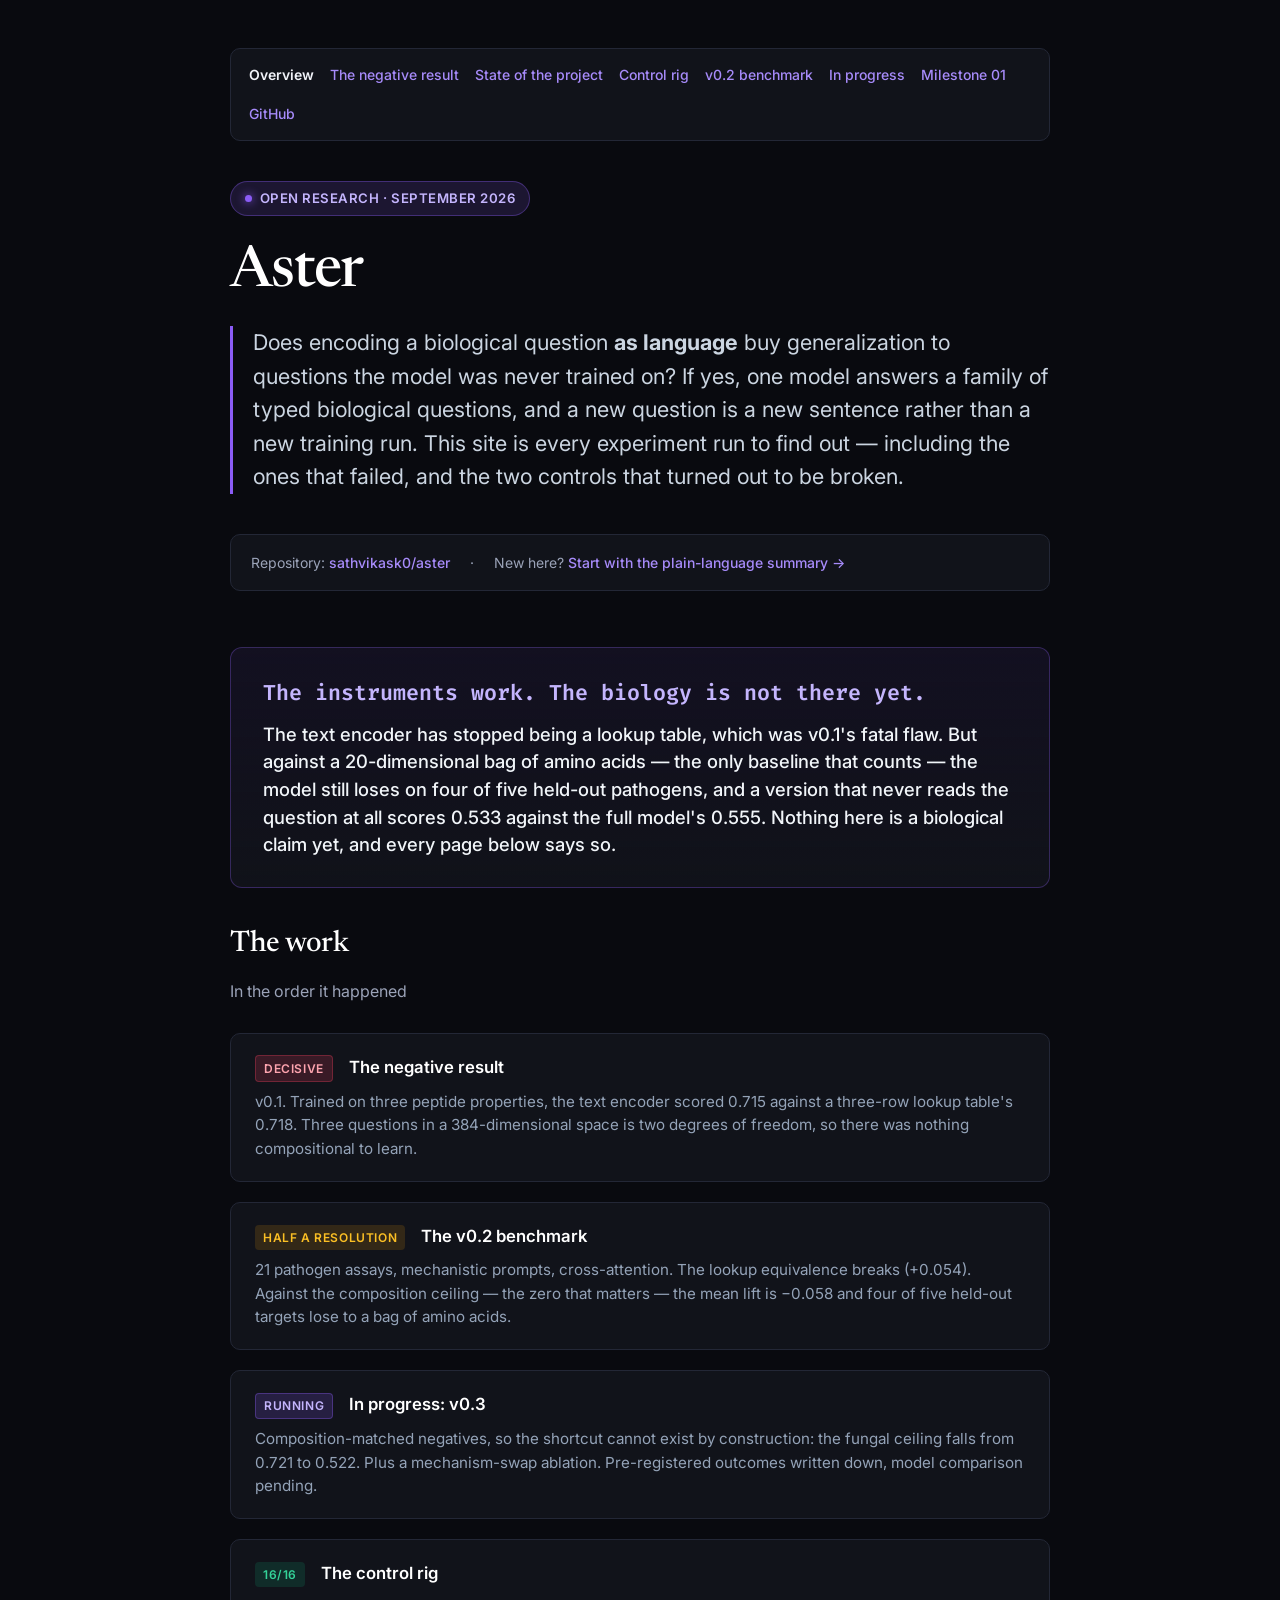
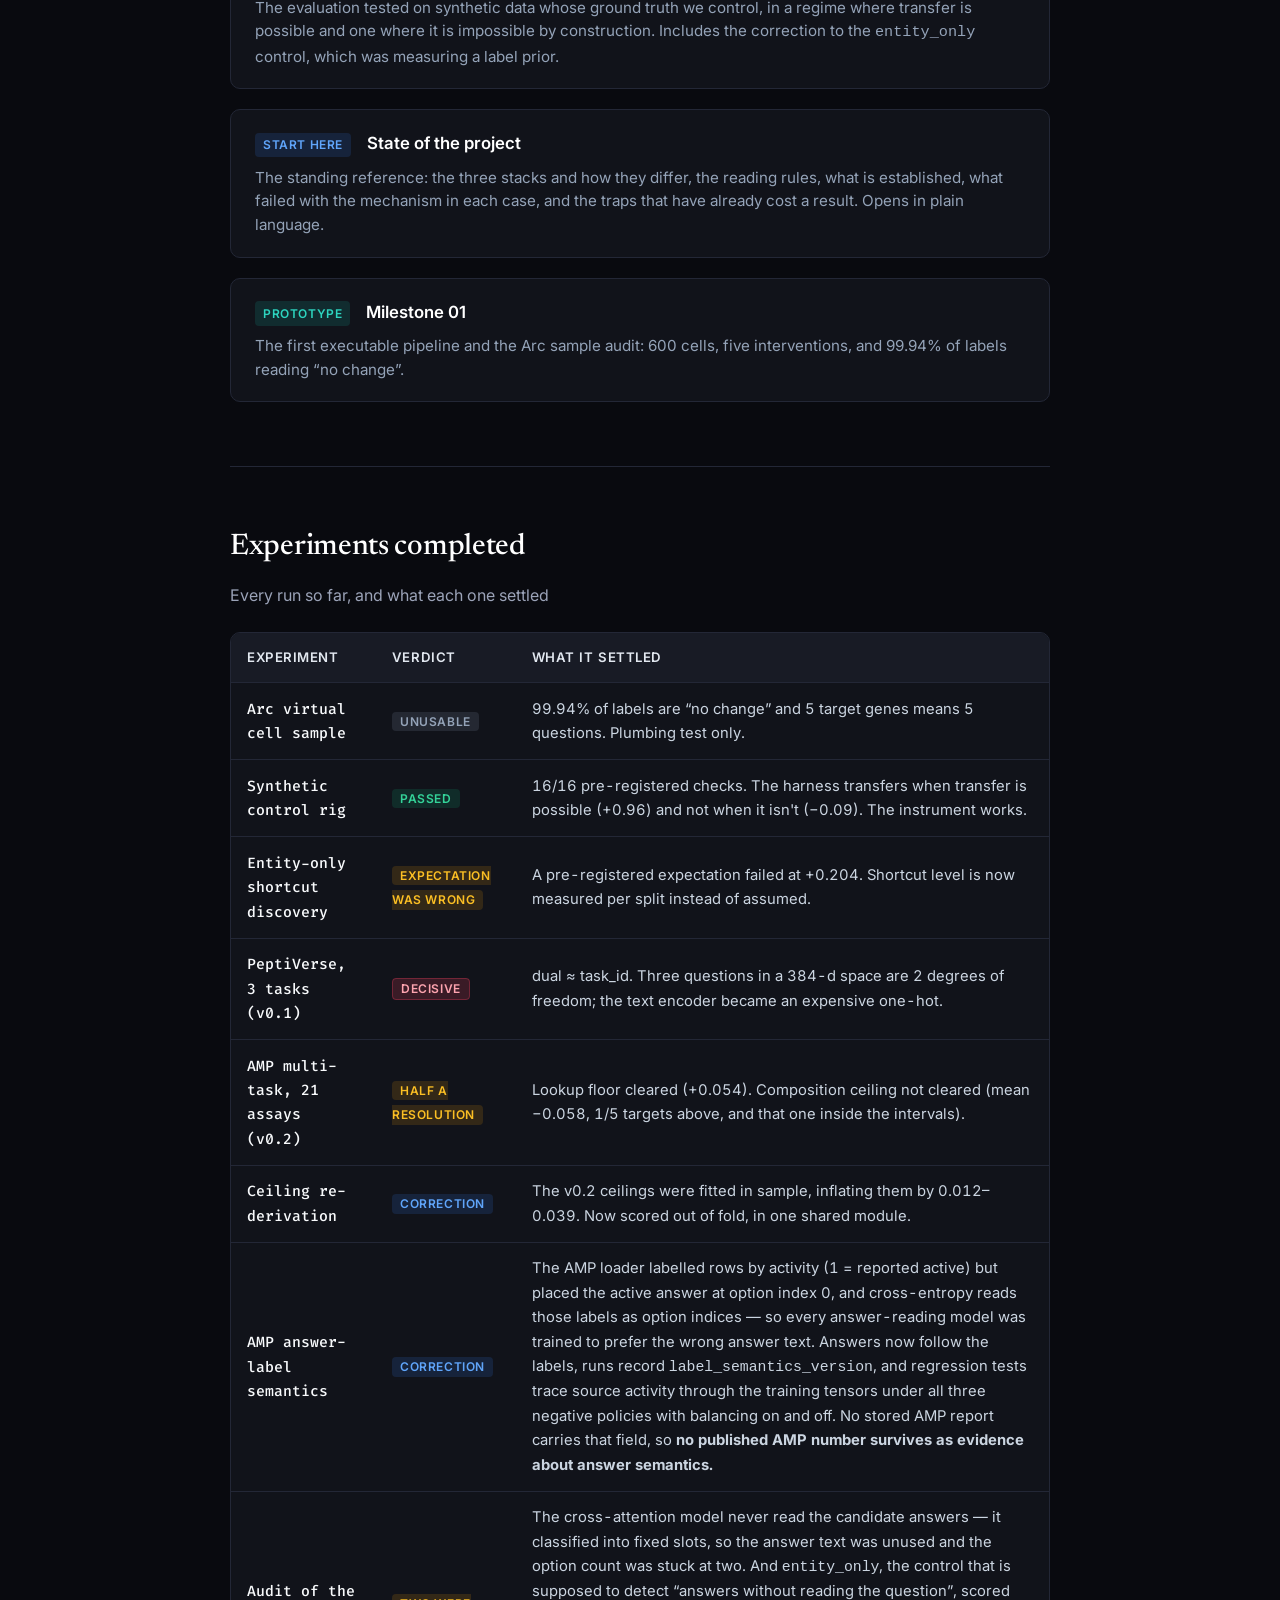
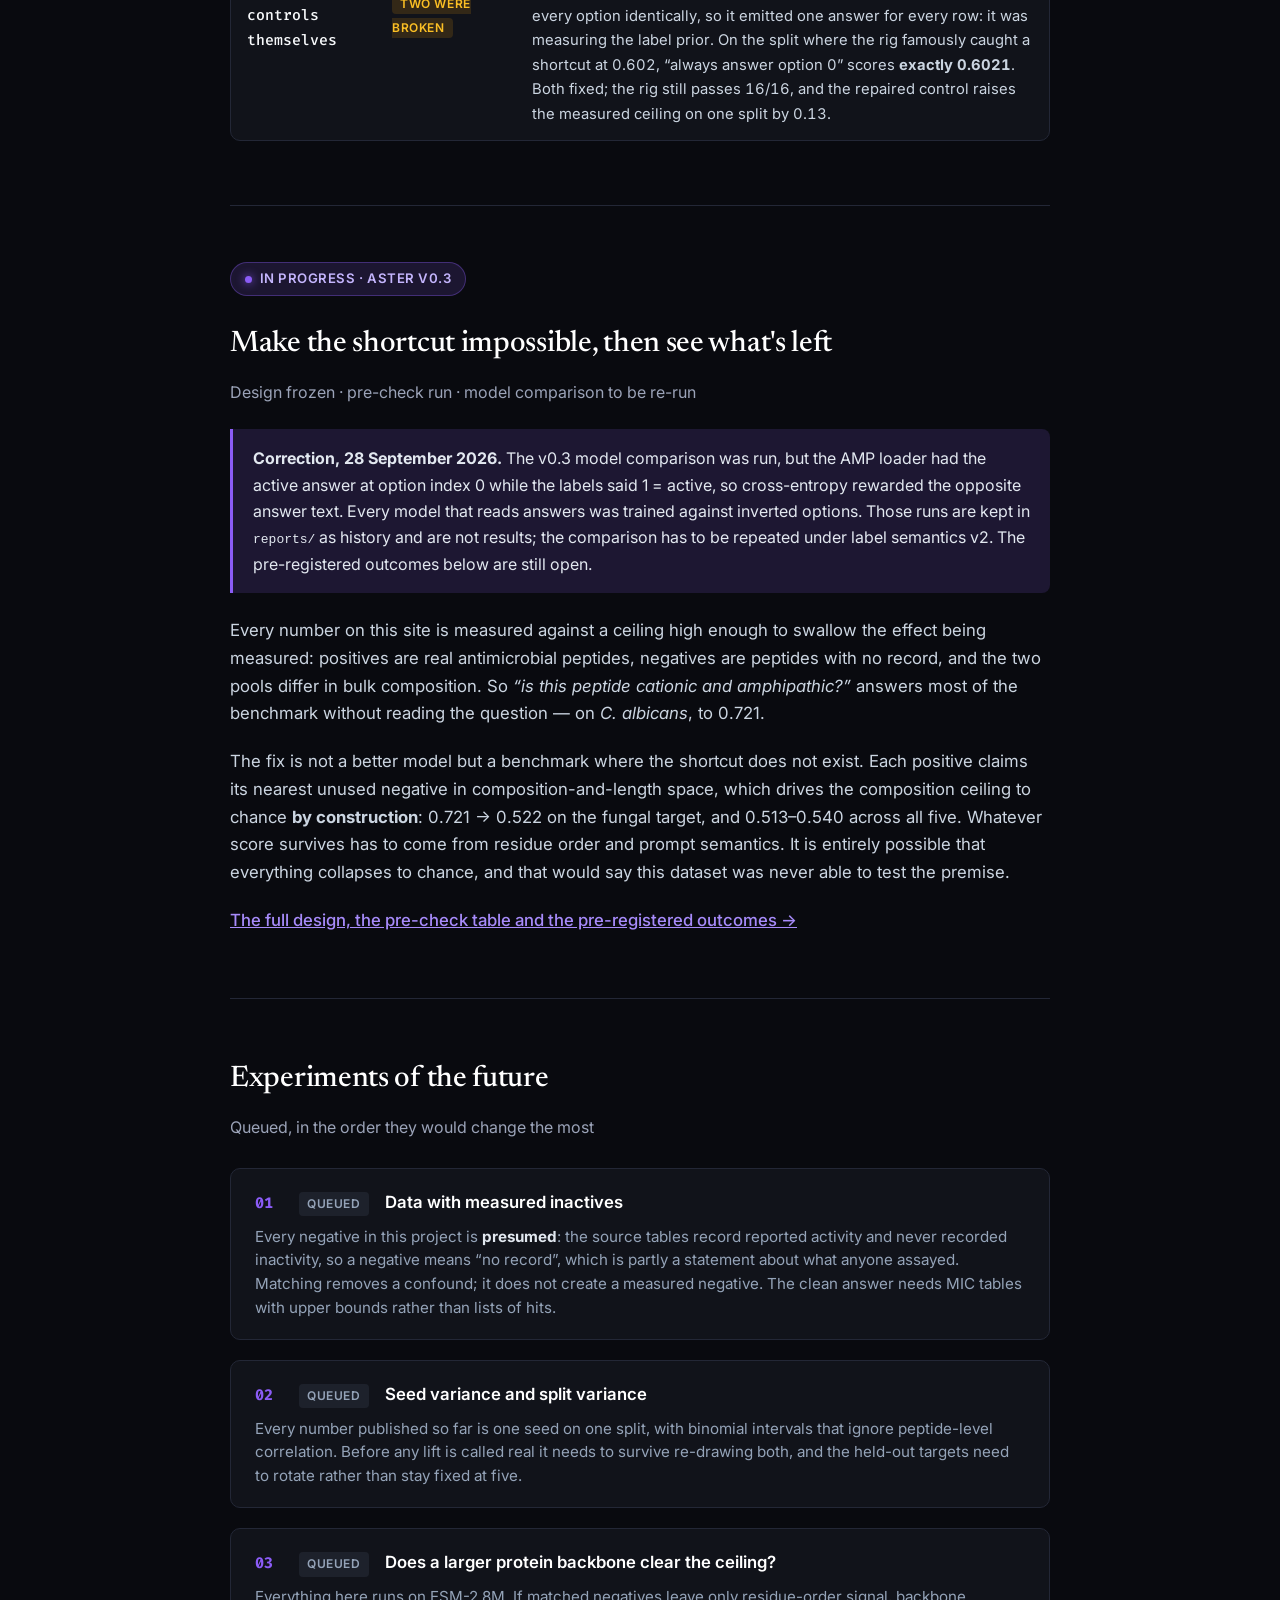
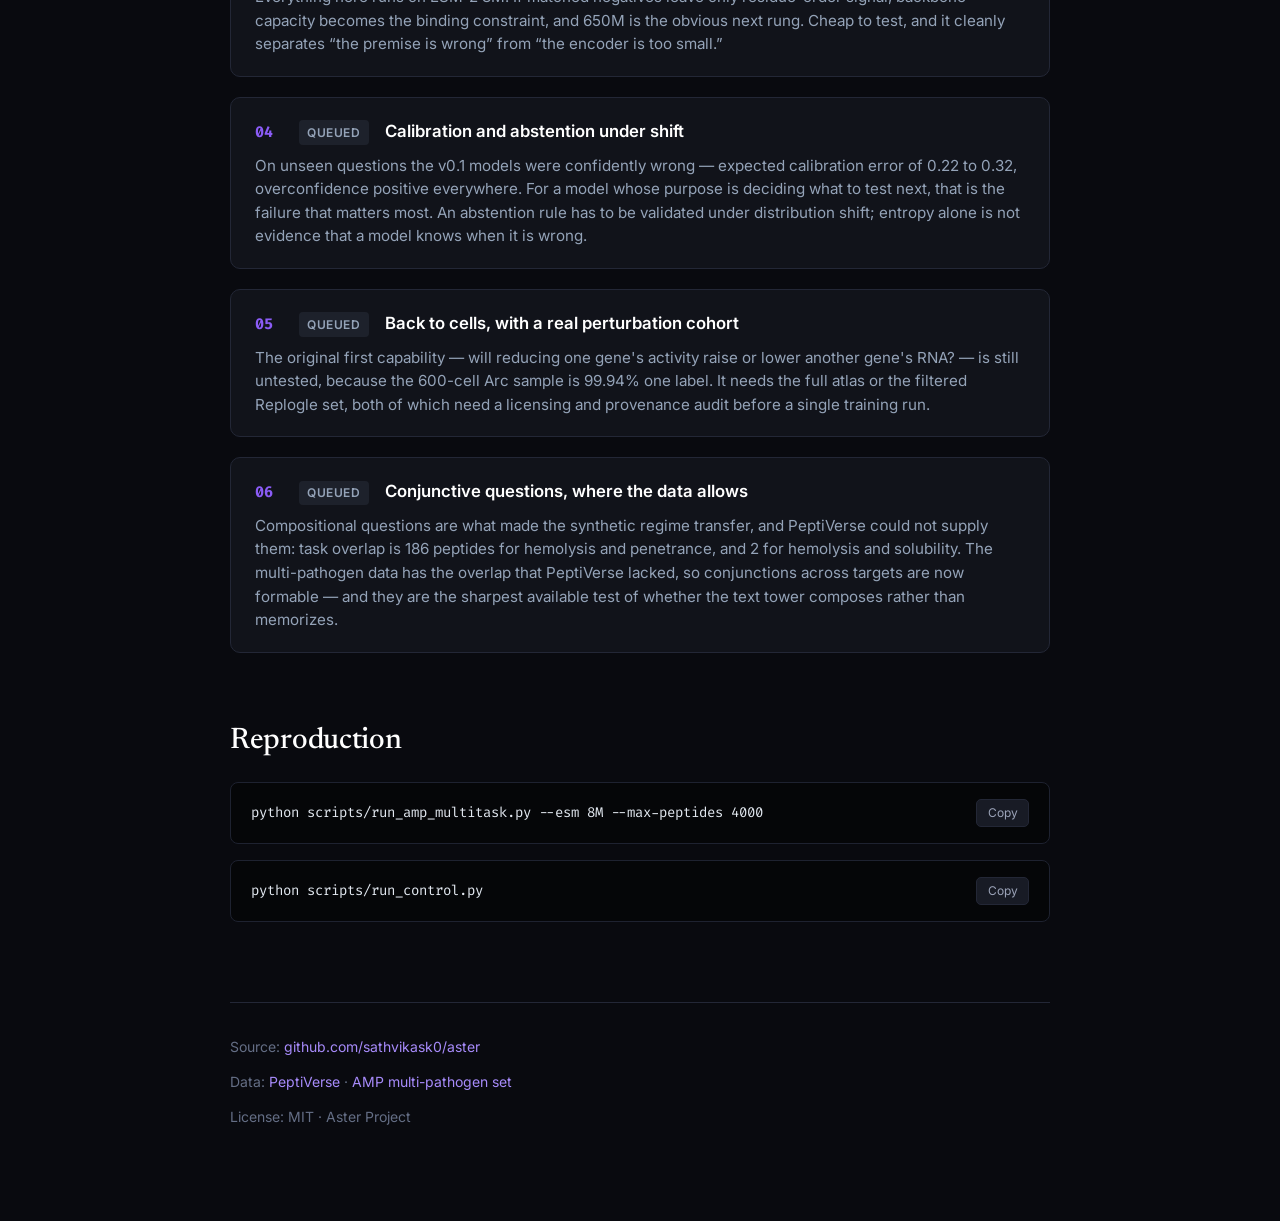
==== commit 3946b7ca: "Correct the site's status, and keep the v0.3 runs as history The v0.3 model comparison ran, but the " ====
--- a/docs/index.html
+++ b/docs/index.html
@@ -142,6 +142,13 @@
               <td>The v0.2 ceilings were fitted in sample, inflating them by 0.012&ndash;0.039. Now scored out of fold, in one shared module.</td>
             </tr>
             <tr>
+              <td class="model-name">AMP answer-label semantics</td>
+              <td><span class="exp-tag tag-finding">Correction</span></td>
+              <td>
+                The AMP loader labelled rows by activity (1 = reported active) but placed the active answer at option index 0, and cross-entropy reads those labels as option indices &mdash; so every answer-reading model was trained to prefer the wrong answer text. Answers now follow the labels, runs record <code>label_semantics_version</code>, and regression tests trace source activity through the training tensors under all three negative policies with balancing on and off. No stored AMP report carries that field, so <strong>no published AMP number survives as evidence about answer semantics.</strong>
+              </td>
+            </tr>
+            <tr>
               <td class="model-name">Audit of the controls themselves</td>
               <td><span class="exp-tag tag-wrong">Two were broken</span></td>
               <td>
@@ -160,7 +167,9 @@
         In progress &middot; Aster v0.3
       </div>
       <h2>Make the shortcut impossible, then see what's left</h2>
-      <p class="section-desc">Design frozen &middot; pre-check run &middot; model comparison pending</p>
+      <p class="section-desc">Design frozen &middot; pre-check run &middot; model comparison to be re-run</p>
+
+      <div class="callout"><strong>Correction, 28 September 2026.</strong> The v0.3 model comparison was run, but the AMP loader had the active answer at option index 0 while the labels said 1 = active, so cross-entropy rewarded the opposite answer text. Every model that reads answers was trained against inverted options. Those runs are kept in <code>reports/</code> as history and are not results; the comparison has to be repeated under label semantics v2. The pre-registered outcomes below are still open.</div>
 
       <p>
         Every number on this site is measured against a ceiling high enough to swallow the effect being measured: positives are real antimicrobial peptides, negatives are peptides with no record, and the two pools differ in bulk composition. So <em>&ldquo;is this peptide cationic and amphipathic?&rdquo;</em> answers most of the benchmark without reading the question &mdash; on <em>C. albicans</em>, to 0.721.
@@ -248,16 +257,6 @@
       <div class="code-box">
         <span id="cmd-amp">python scripts/run_amp_multitask.py --esm 8M --max-peptides 4000</span>
         <button class="copy-btn" onclick="navigator.clipboard.writeText(document.getElementById('cmd-amp').innerText); this.innerText='Copied!'; setTimeout(()=>this.innerText='Copy', 2000)">Copy</button>
-      </div>
-
-      <div class="code-box">
-        <span id="cmd-real">python scripts/run_peptiverse.py --root ~/peptiverse --esm 8M</span>
-        <button class="copy-btn" onclick="navigator.clipboard.writeText(document.getElementById('cmd-real').innerText); this.innerText='Copied!'; setTimeout(()=>this.innerText='Copy', 2000)">Copy</button>
-      </div>
-
-      <div class="code-box">
-        <span id="cmd-ceil">python scripts/recompute_ceilings.py reports/amp_multitask_results.json</span>
-        <button class="copy-btn" onclick="navigator.clipboard.writeText(document.getElementById('cmd-ceil').innerText); this.innerText='Copied!'; setTimeout(()=>this.innerText='Copy', 2000)">Copy</button>
       </div>
 
       <div class="code-box">
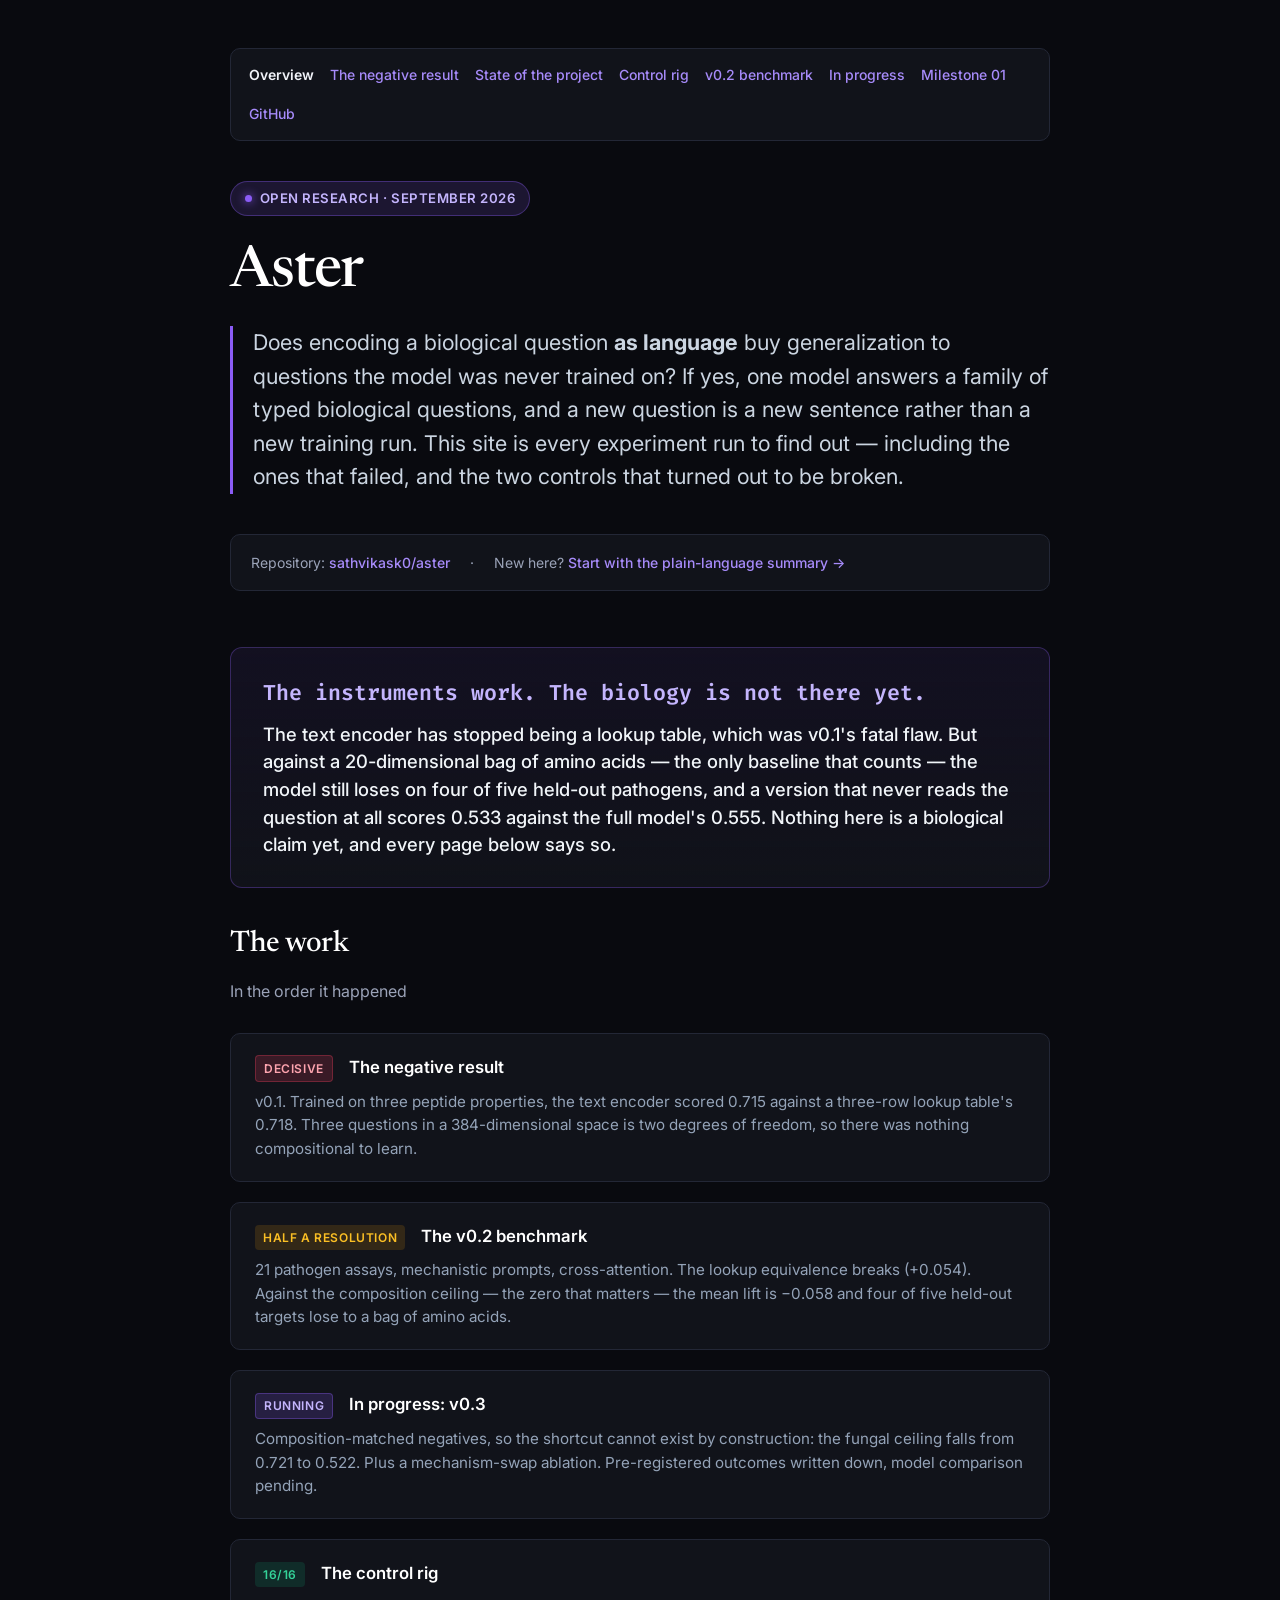
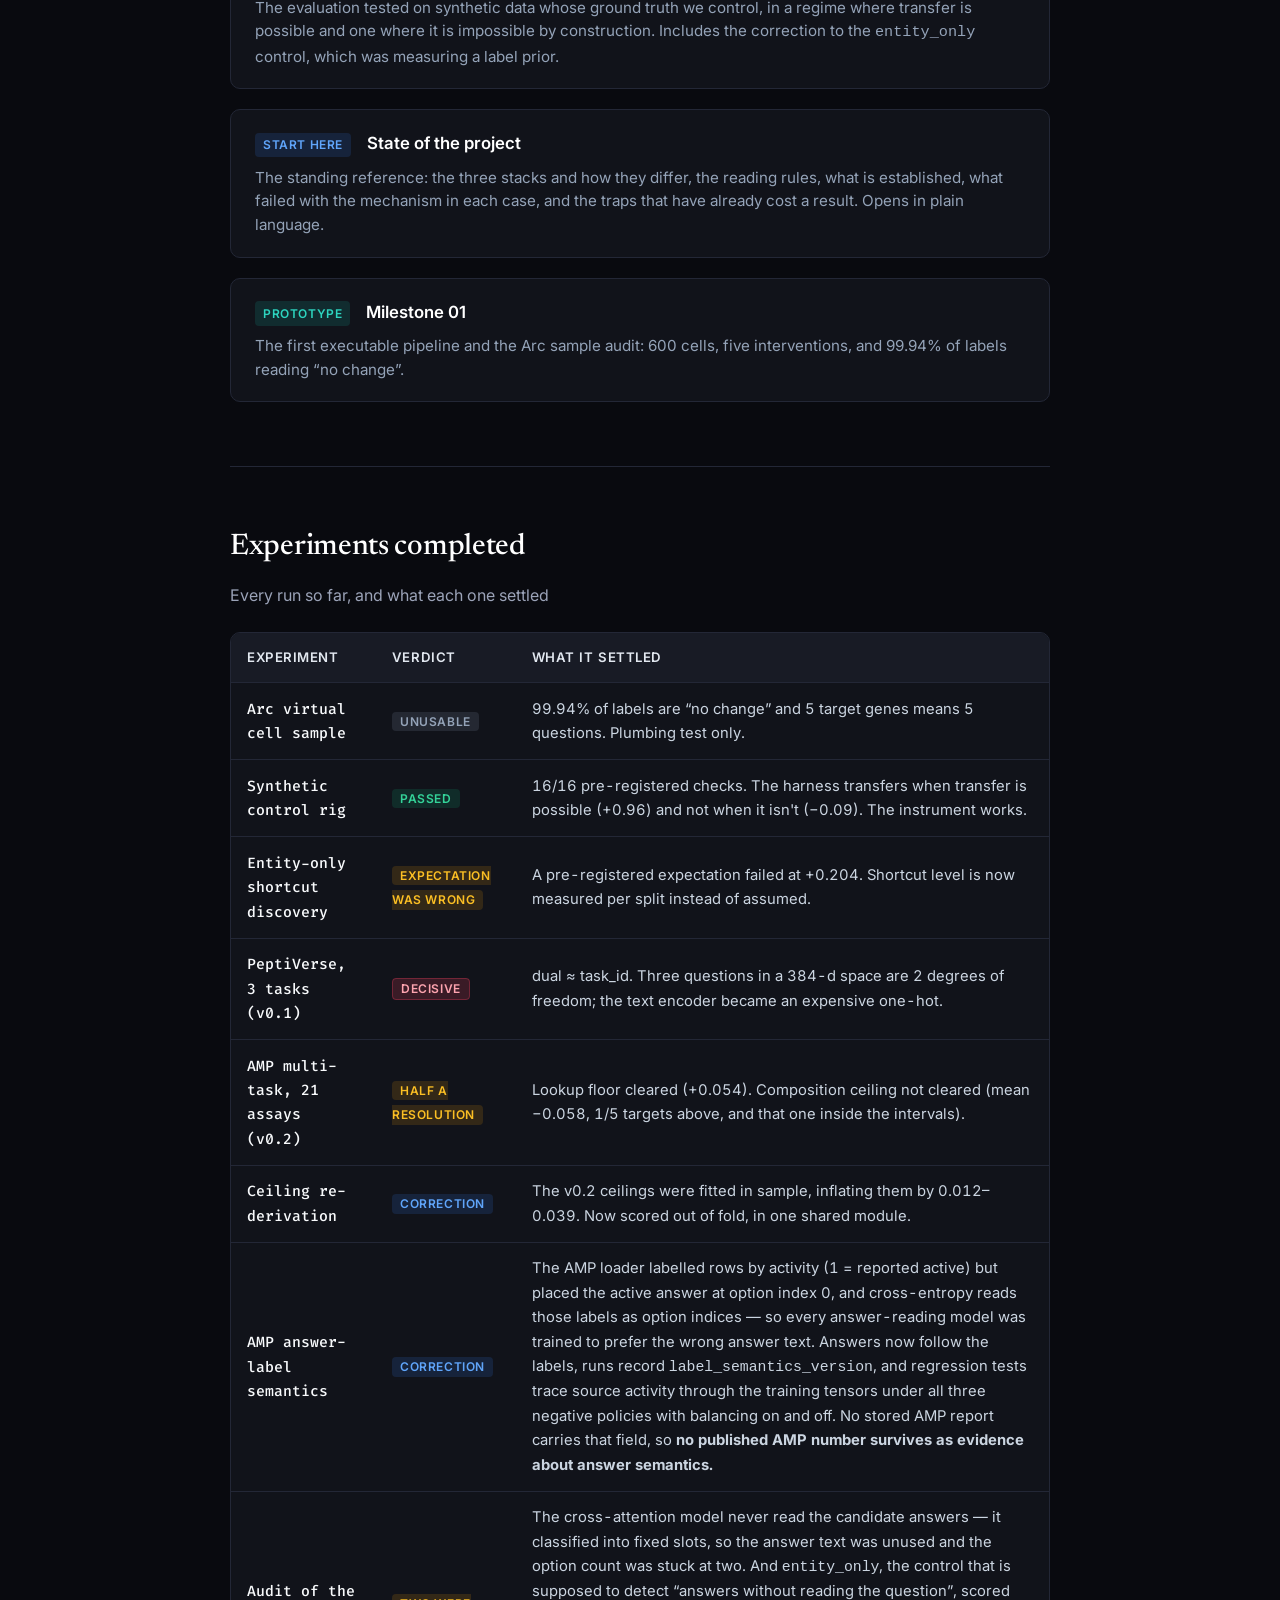
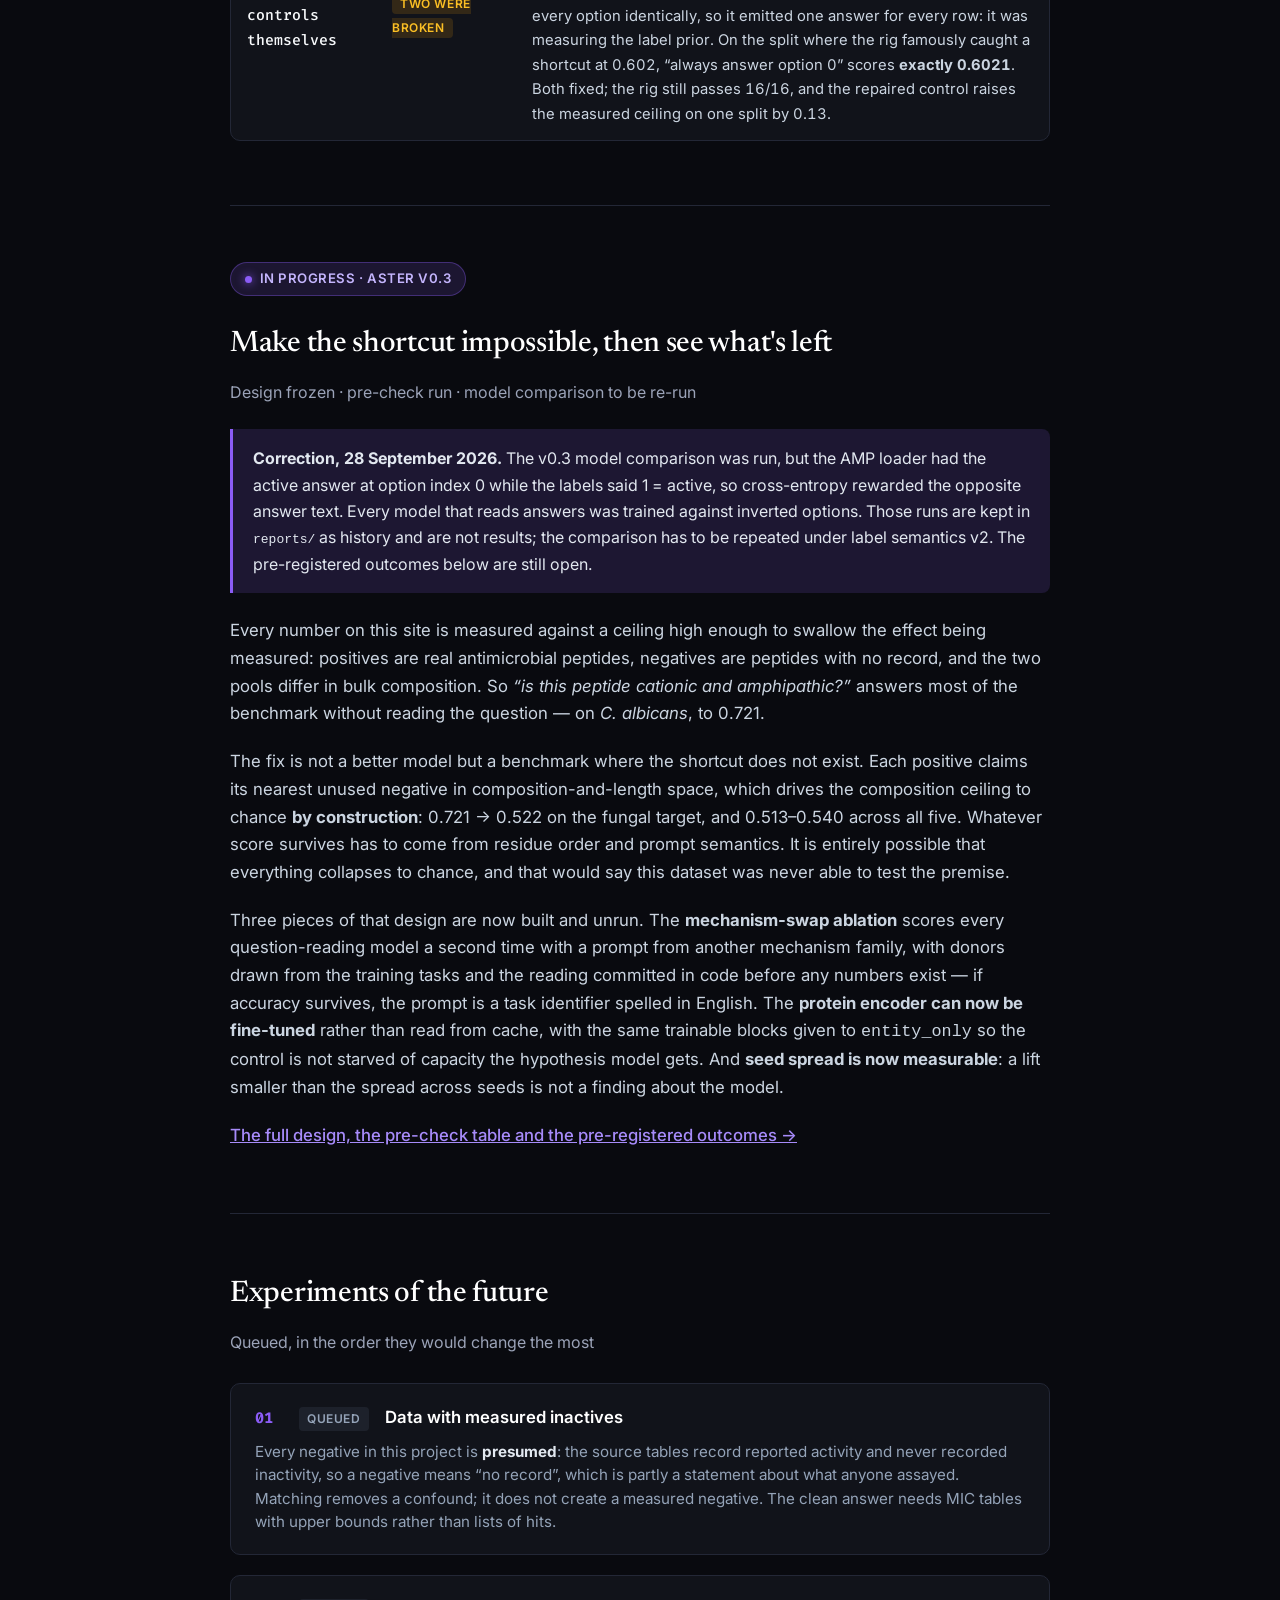
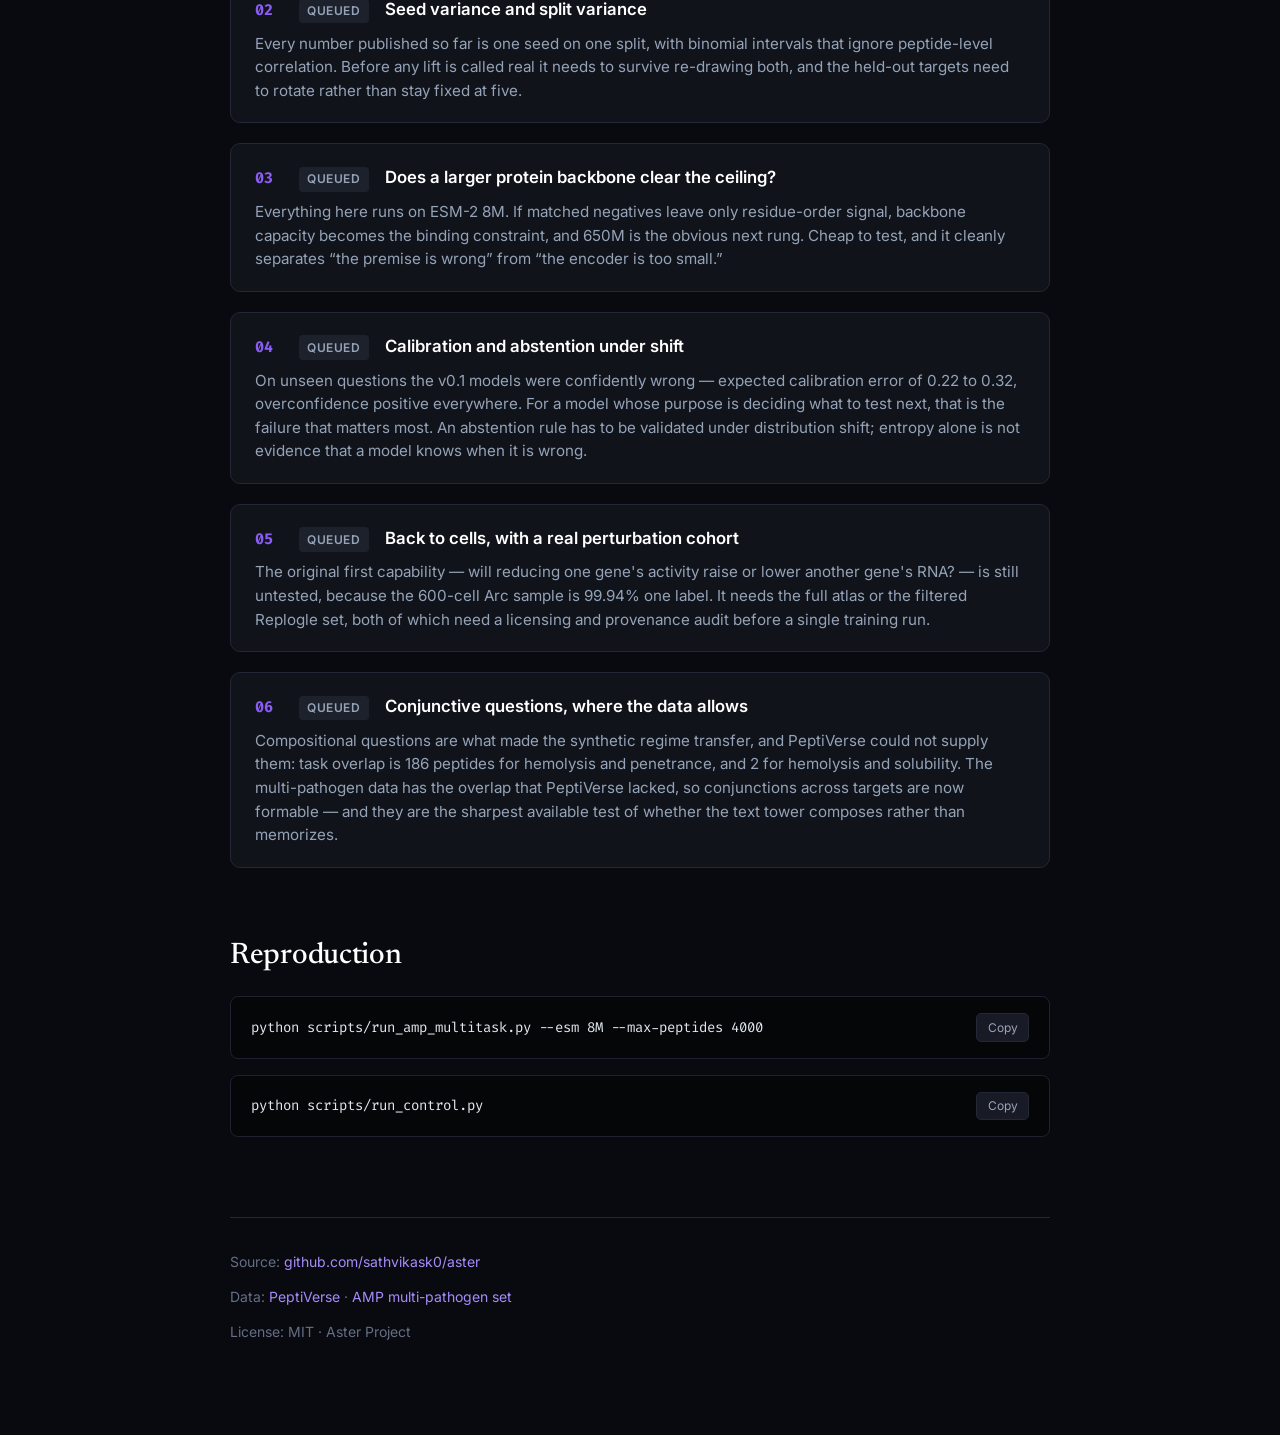
==== commit 8be95289: "Test whether the prompts are mechanisms or names, and measure seed spread Two of the three v0.3 desi" ====
--- a/docs/index.html
+++ b/docs/index.html
@@ -179,6 +179,10 @@
         The fix is not a better model but a benchmark where the shortcut does not exist. Each positive claims its nearest unused negative in composition-and-length space, which drives the composition ceiling to chance <strong>by construction</strong>: 0.721 &rarr; 0.522 on the fungal target, and 0.513&ndash;0.540 across all five. Whatever score survives has to come from residue order and prompt semantics. It is entirely possible that everything collapses to chance, and that would say this dataset was never able to test the premise.
       </p>
 
+      <p>
+        Three pieces of that design are now built and unrun. The <strong>mechanism-swap ablation</strong> scores every question-reading model a second time with a prompt from another mechanism family, with donors drawn from the training tasks and the reading committed in code before any numbers exist &mdash; if accuracy survives, the prompt is a task identifier spelled in English. The <strong>protein encoder can now be fine-tuned</strong> rather than read from cache, with the same trainable blocks given to <code>entity_only</code> so the control is not starved of capacity the hypothesis model gets. And <strong>seed spread is now measurable</strong>: a lift smaller than the spread across seeds is not a finding about the model.
+      </p>
+
       <p><a href="in-progress.html" style="color: #a78bfa; font-weight: 500;">The full design, the pre-check table and the pre-registered outcomes &rarr;</a></p>
     </section>
 
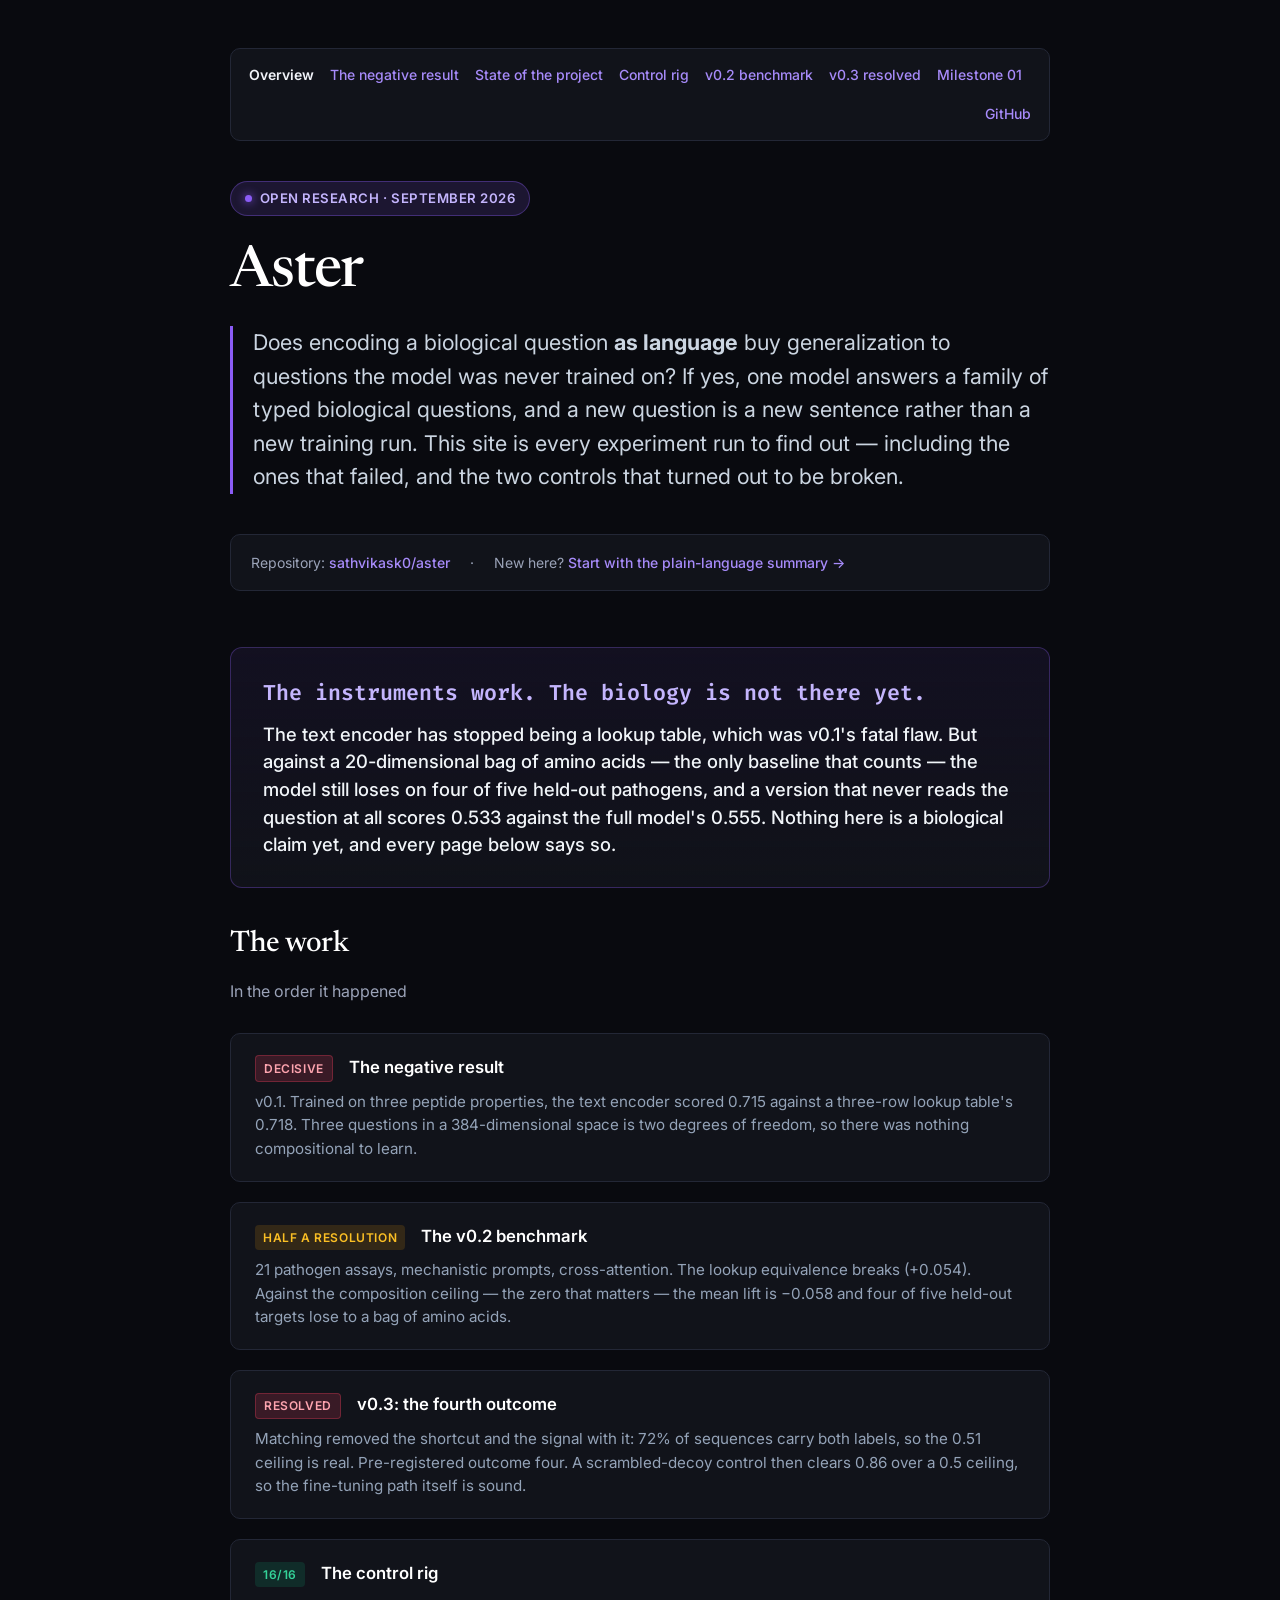
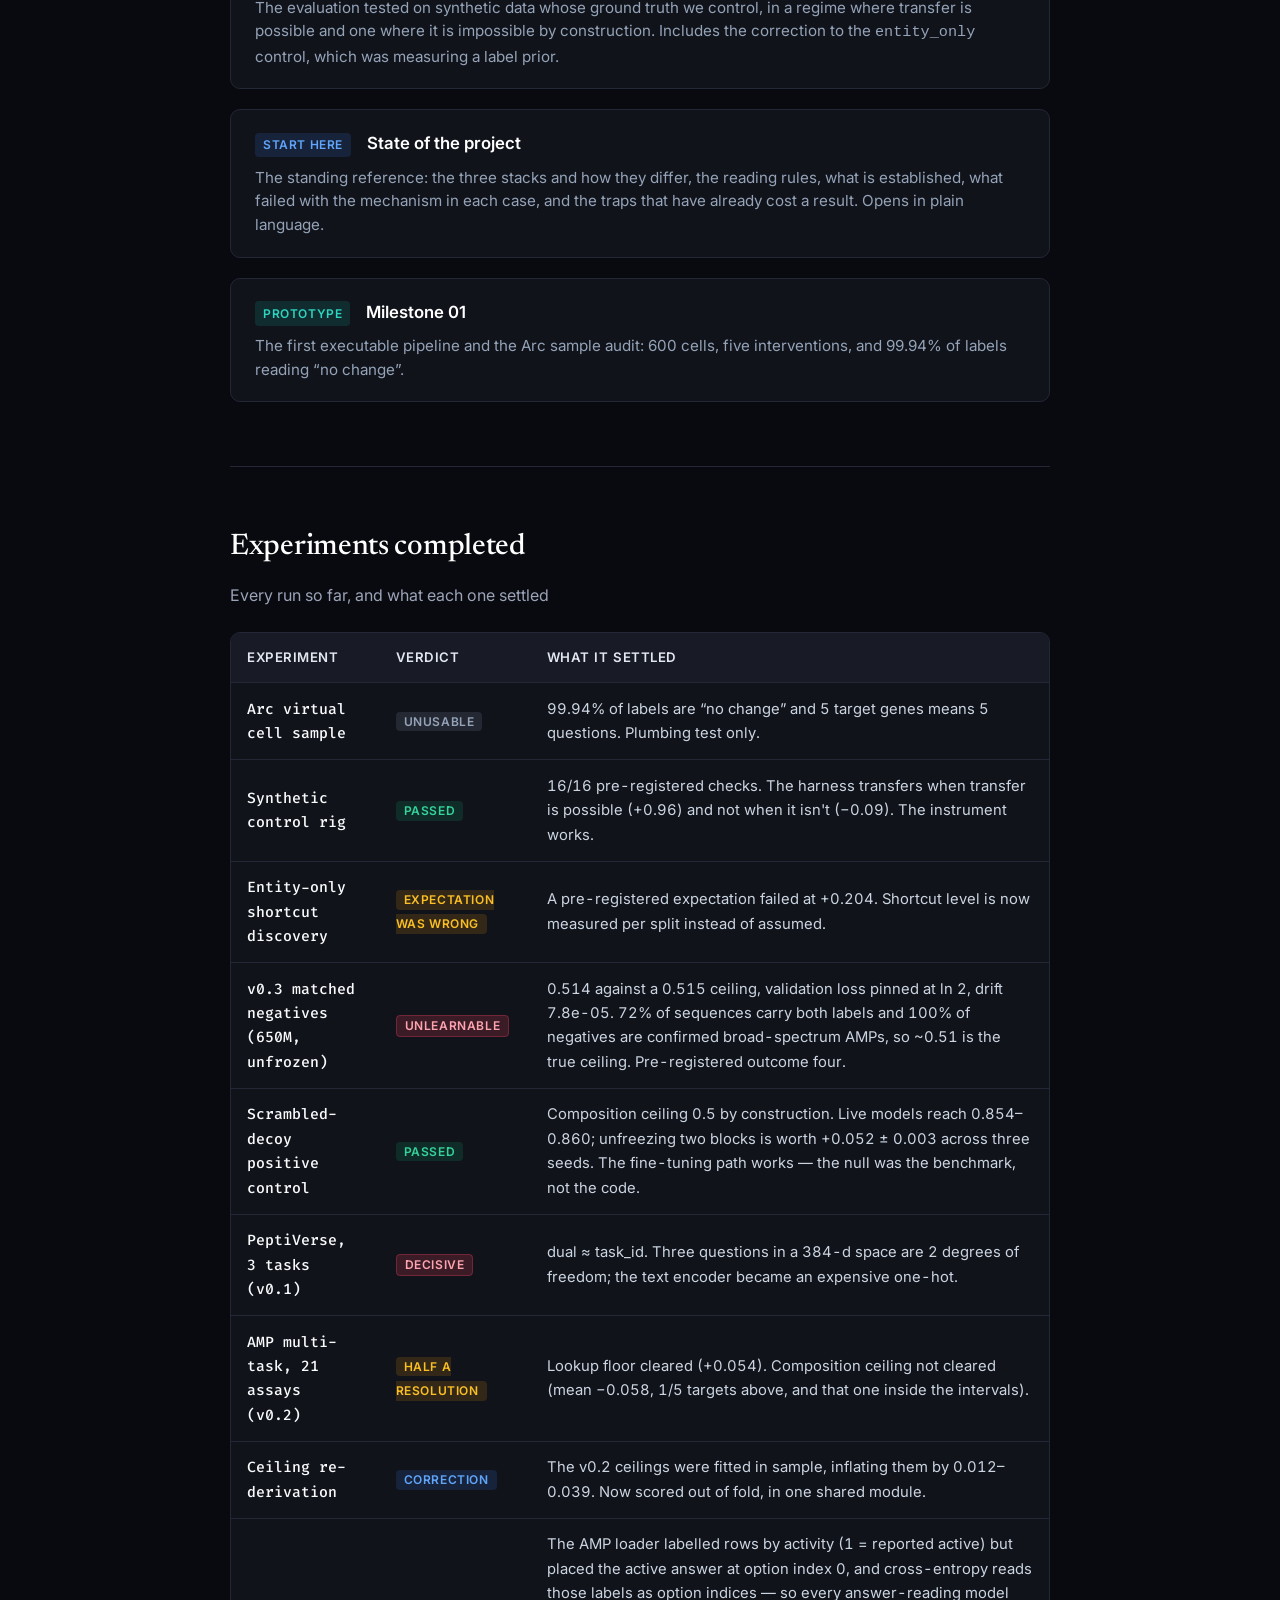
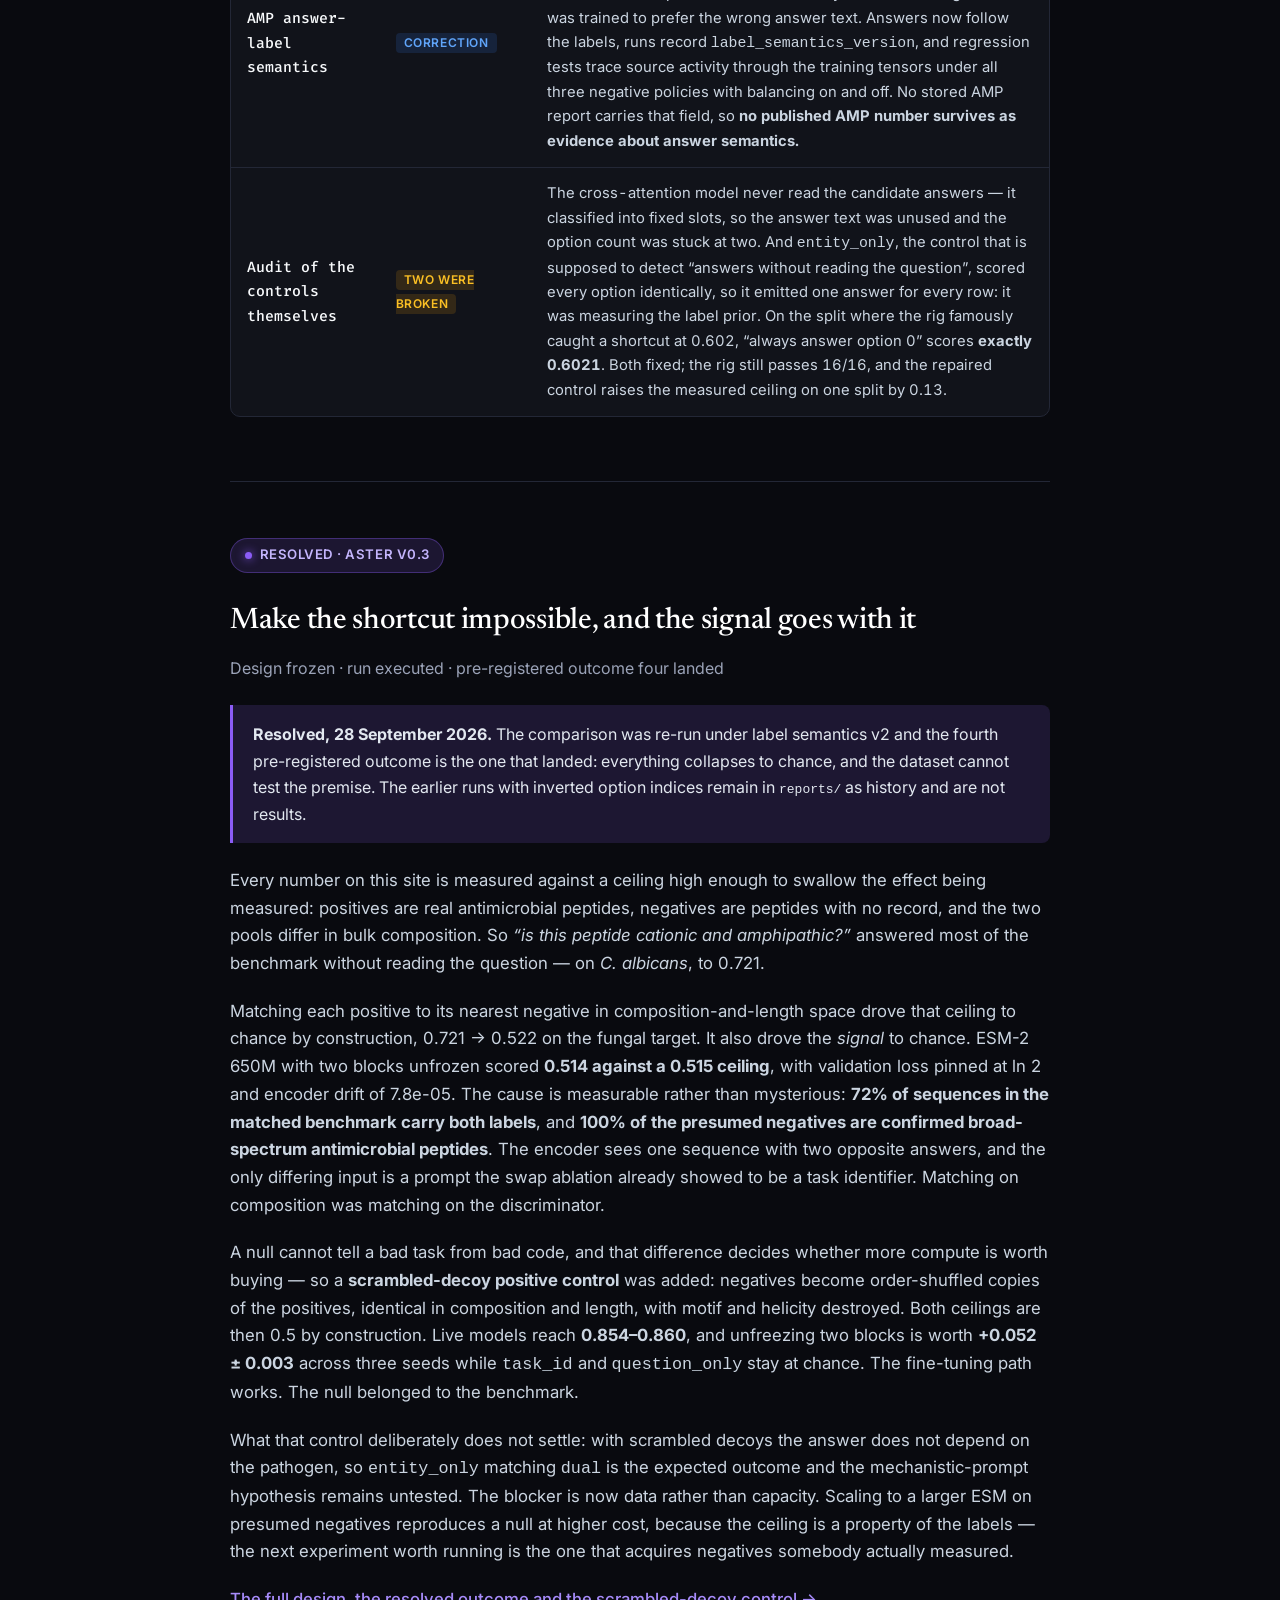
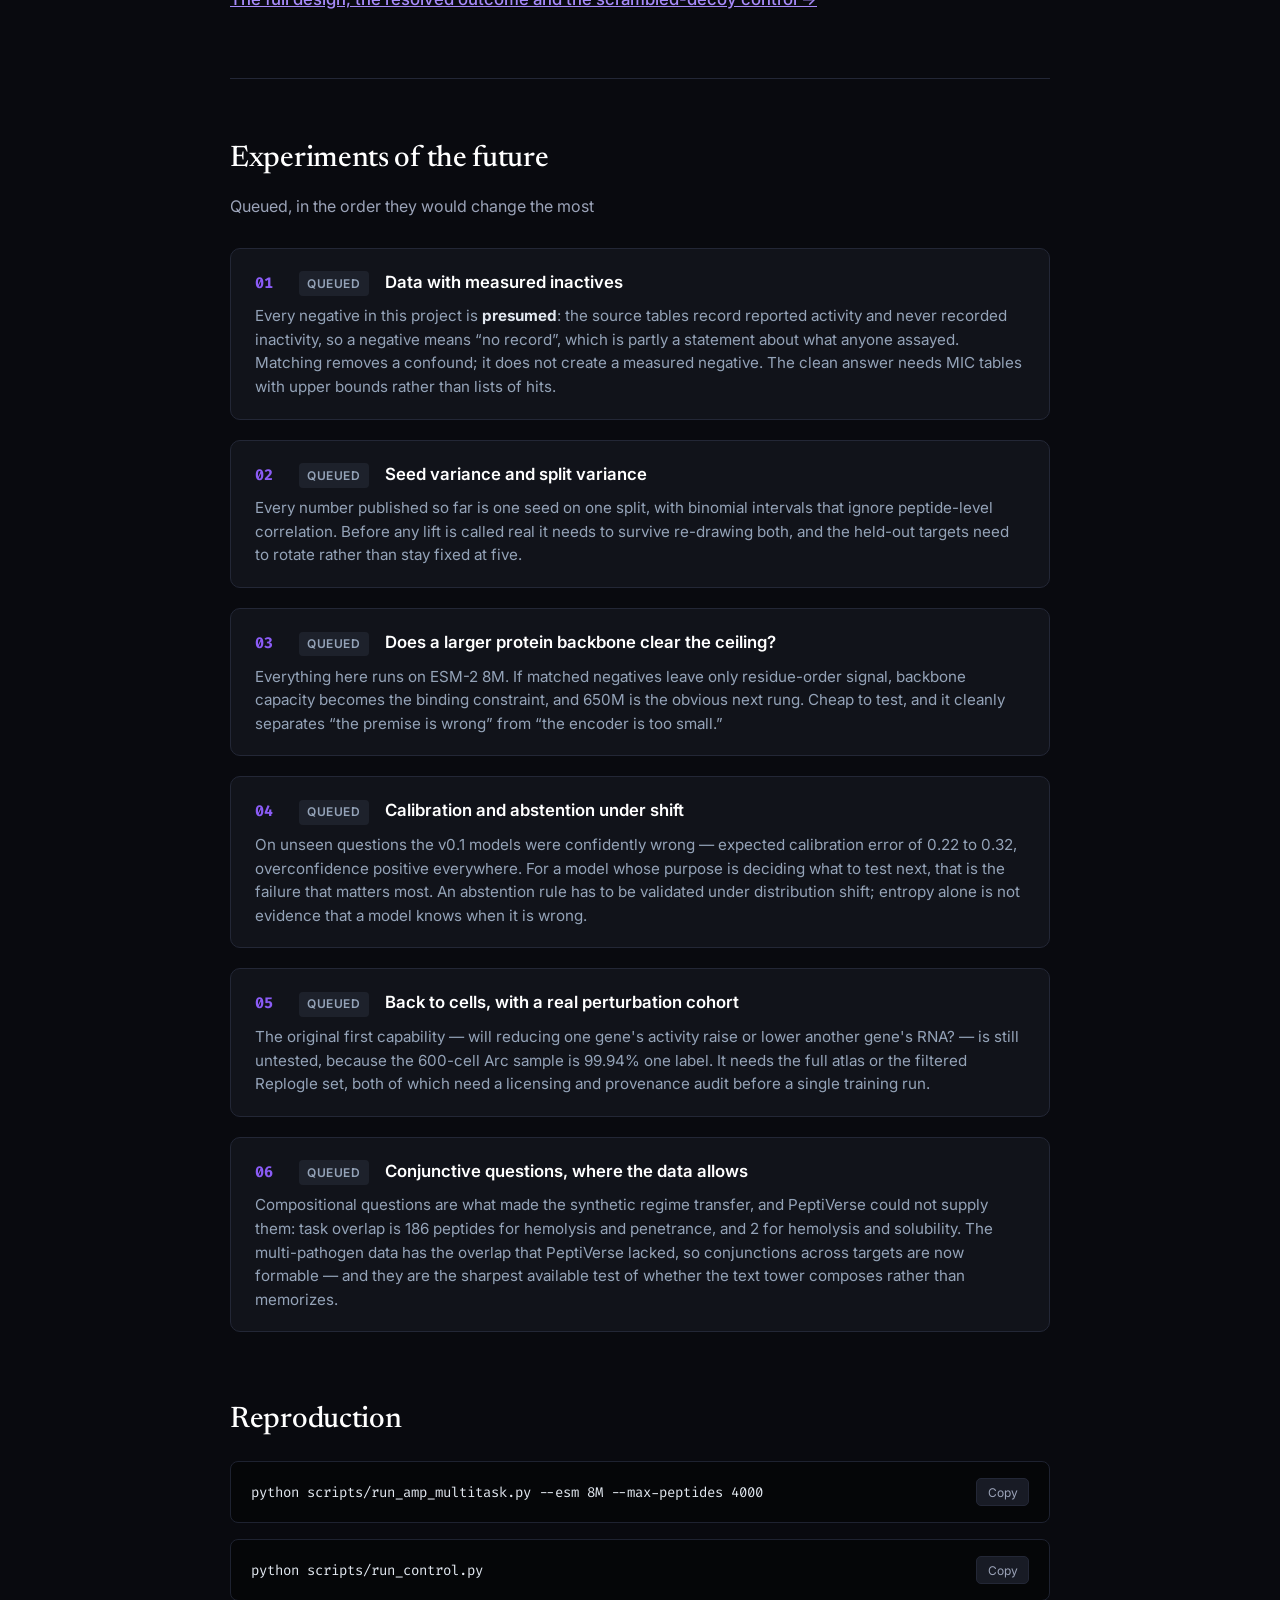
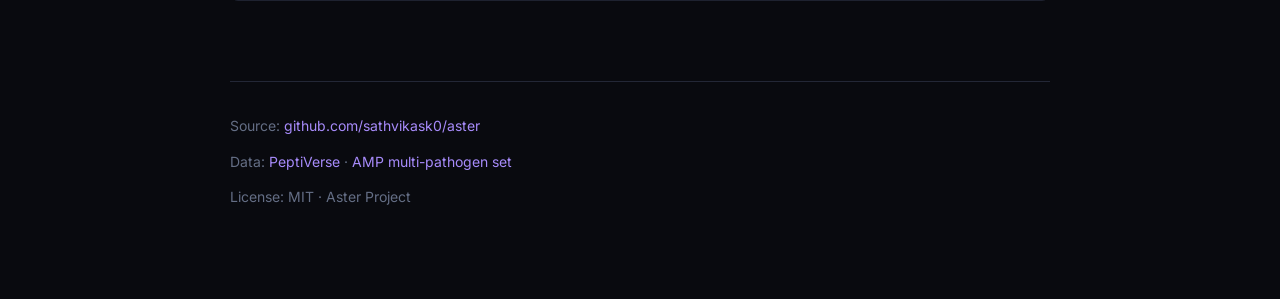
==== commit 0a723a39: "Resolve v0.3: matched negatives are unlearnable, and prove the rig still works The matched-negative " ====
--- a/docs/index.html
+++ b/docs/index.html
@@ -18,7 +18,7 @@
       <a href="state.html">State of the project</a>
       <a href="rig.html">Control rig</a>
       <a href="resolution.html">v0.2 benchmark</a>
-      <a href="in-progress.html">In progress</a>
+      <a href="in-progress.html">v0.3 resolved</a>
       <a href="milestone.html">Milestone 01</a>
       <span class="spacer"></span>
       <a href="https://github.com/sathvikask0/aster">GitHub</a>
@@ -67,10 +67,10 @@
         </a>
         <a class="exp-card hub-card" href="in-progress.html">
           <div class="exp-header">
-            <span class="exp-tag tag-running">Running</span>
-            <span class="exp-title">In progress: v0.3</span>
-          </div>
-          <div class="exp-body">Composition-matched negatives, so the shortcut cannot exist by construction: the fungal ceiling falls from 0.721 to 0.522. Plus a mechanism-swap ablation. Pre-registered outcomes written down, model comparison pending.</div>
+            <span class="exp-tag tag-decisive">Resolved</span>
+            <span class="exp-title">v0.3: the fourth outcome</span>
+          </div>
+          <div class="exp-body">Matching removed the shortcut and the signal with it: 72% of sequences carry both labels, so the 0.51 ceiling is real. Pre-registered outcome four. A scrambled-decoy control then clears 0.86 over a 0.5 ceiling, so the fine-tuning path itself is sound.</div>
         </a>
         <a class="exp-card hub-card" href="rig.html">
           <div class="exp-header">
@@ -125,6 +125,16 @@
               <td class="model-name">Entity-only shortcut discovery</td>
               <td><span class="exp-tag tag-wrong">Expectation was wrong</span></td>
               <td>A pre-registered expectation failed at +0.204. Shortcut level is now measured per split instead of assumed.</td>
+            </tr>
+            <tr>
+              <td class="model-name">v0.3 matched negatives (650M, unfrozen)</td>
+              <td><span class="exp-tag tag-decisive">Unlearnable</span></td>
+              <td>0.514 against a 0.515 ceiling, validation loss pinned at ln&nbsp;2, drift 7.8e-05. 72% of sequences carry both labels and 100% of negatives are confirmed broad-spectrum AMPs, so ~0.51 is the true ceiling. Pre-registered outcome four.</td>
+            </tr>
+            <tr>
+              <td class="model-name">Scrambled-decoy positive control</td>
+              <td><span class="exp-tag tag-passed">Passed</span></td>
+              <td>Composition ceiling 0.5 by construction. Live models reach 0.854&ndash;0.860; unfreezing two blocks is worth +0.052 &plusmn; 0.003 across three seeds. The fine-tuning path works &mdash; the null was the benchmark, not the code.</td>
             </tr>
             <tr>
               <td class="model-name">PeptiVerse, 3 tasks (v0.1)</td>
@@ -164,26 +174,30 @@
     <section id="currently-running" style="border-top: 1px solid var(--surface-border); padding-top: 3.5rem;">
       <div class="badge" style="background: rgba(139, 92, 246, 0.15); border-color: rgba(139, 92, 246, 0.35); color: #c4b5fd;">
         <span class="pulse-dot"></span>
-        In progress &middot; Aster v0.3
-      </div>
-      <h2>Make the shortcut impossible, then see what's left</h2>
-      <p class="section-desc">Design frozen &middot; pre-check run &middot; model comparison to be re-run</p>
-
-      <div class="callout"><strong>Correction, 28 September 2026.</strong> The v0.3 model comparison was run, but the AMP loader had the active answer at option index 0 while the labels said 1 = active, so cross-entropy rewarded the opposite answer text. Every model that reads answers was trained against inverted options. Those runs are kept in <code>reports/</code> as history and are not results; the comparison has to be repeated under label semantics v2. The pre-registered outcomes below are still open.</div>
-
-      <p>
-        Every number on this site is measured against a ceiling high enough to swallow the effect being measured: positives are real antimicrobial peptides, negatives are peptides with no record, and the two pools differ in bulk composition. So <em>&ldquo;is this peptide cationic and amphipathic?&rdquo;</em> answers most of the benchmark without reading the question &mdash; on <em>C. albicans</em>, to 0.721.
-      </p>
-
-      <p>
-        The fix is not a better model but a benchmark where the shortcut does not exist. Each positive claims its nearest unused negative in composition-and-length space, which drives the composition ceiling to chance <strong>by construction</strong>: 0.721 &rarr; 0.522 on the fungal target, and 0.513&ndash;0.540 across all five. Whatever score survives has to come from residue order and prompt semantics. It is entirely possible that everything collapses to chance, and that would say this dataset was never able to test the premise.
-      </p>
-
-      <p>
-        Three pieces of that design are now built and unrun. The <strong>mechanism-swap ablation</strong> scores every question-reading model a second time with a prompt from another mechanism family, with donors drawn from the training tasks and the reading committed in code before any numbers exist &mdash; if accuracy survives, the prompt is a task identifier spelled in English. The <strong>protein encoder can now be fine-tuned</strong> rather than read from cache, with the same trainable blocks given to <code>entity_only</code> so the control is not starved of capacity the hypothesis model gets. And <strong>seed spread is now measurable</strong>: a lift smaller than the spread across seeds is not a finding about the model.
-      </p>
-
-      <p><a href="in-progress.html" style="color: #a78bfa; font-weight: 500;">The full design, the pre-check table and the pre-registered outcomes &rarr;</a></p>
+        Resolved &middot; Aster v0.3
+      </div>
+      <h2>Make the shortcut impossible, and the signal goes with it</h2>
+      <p class="section-desc">Design frozen &middot; run executed &middot; pre-registered outcome four landed</p>
+
+      <div class="callout"><strong>Resolved, 28 September 2026.</strong> The comparison was re-run under label semantics v2 and the fourth pre-registered outcome is the one that landed: everything collapses to chance, and the dataset cannot test the premise. The earlier runs with inverted option indices remain in <code>reports/</code> as history and are not results.</div>
+
+      <p>
+        Every number on this site is measured against a ceiling high enough to swallow the effect being measured: positives are real antimicrobial peptides, negatives are peptides with no record, and the two pools differ in bulk composition. So <em>&ldquo;is this peptide cationic and amphipathic?&rdquo;</em> answered most of the benchmark without reading the question &mdash; on <em>C. albicans</em>, to 0.721.
+      </p>
+
+      <p>
+        Matching each positive to its nearest negative in composition-and-length space drove that ceiling to chance by construction, 0.721 &rarr; 0.522 on the fungal target. It also drove the <em>signal</em> to chance. ESM-2 650M with two blocks unfrozen scored <strong>0.514 against a 0.515 ceiling</strong>, with validation loss pinned at ln&nbsp;2 and encoder drift of 7.8e-05. The cause is measurable rather than mysterious: <strong>72% of sequences in the matched benchmark carry both labels</strong>, and <strong>100% of the presumed negatives are confirmed broad-spectrum antimicrobial peptides</strong>. The encoder sees one sequence with two opposite answers, and the only differing input is a prompt the swap ablation already showed to be a task identifier. Matching on composition was matching on the discriminator.
+      </p>
+
+      <p>
+        A null cannot tell a bad task from bad code, and that difference decides whether more compute is worth buying &mdash; so a <strong>scrambled-decoy positive control</strong> was added: negatives become order-shuffled copies of the positives, identical in composition and length, with motif and helicity destroyed. Both ceilings are then 0.5 by construction. Live models reach <strong>0.854&ndash;0.860</strong>, and unfreezing two blocks is worth <strong>+0.052 &plusmn; 0.003</strong> across three seeds while <code>task_id</code> and <code>question_only</code> stay at chance. The fine-tuning path works. The null belonged to the benchmark.
+      </p>
+
+      <p>
+        What that control deliberately does not settle: with scrambled decoys the answer does not depend on the pathogen, so <code>entity_only</code> matching <code>dual</code> is the expected outcome and the mechanistic-prompt hypothesis remains untested. The blocker is now data rather than capacity. Scaling to a larger ESM on presumed negatives reproduces a null at higher cost, because the ceiling is a property of the labels &mdash; the next experiment worth running is the one that acquires negatives somebody actually measured.
+      </p>
+
+      <p><a href="in-progress.html" style="color: #a78bfa; font-weight: 500;">The full design, the resolved outcome and the scrambled-decoy control &rarr;</a></p>
     </section>
 
 <!-- Experiments of the future -->
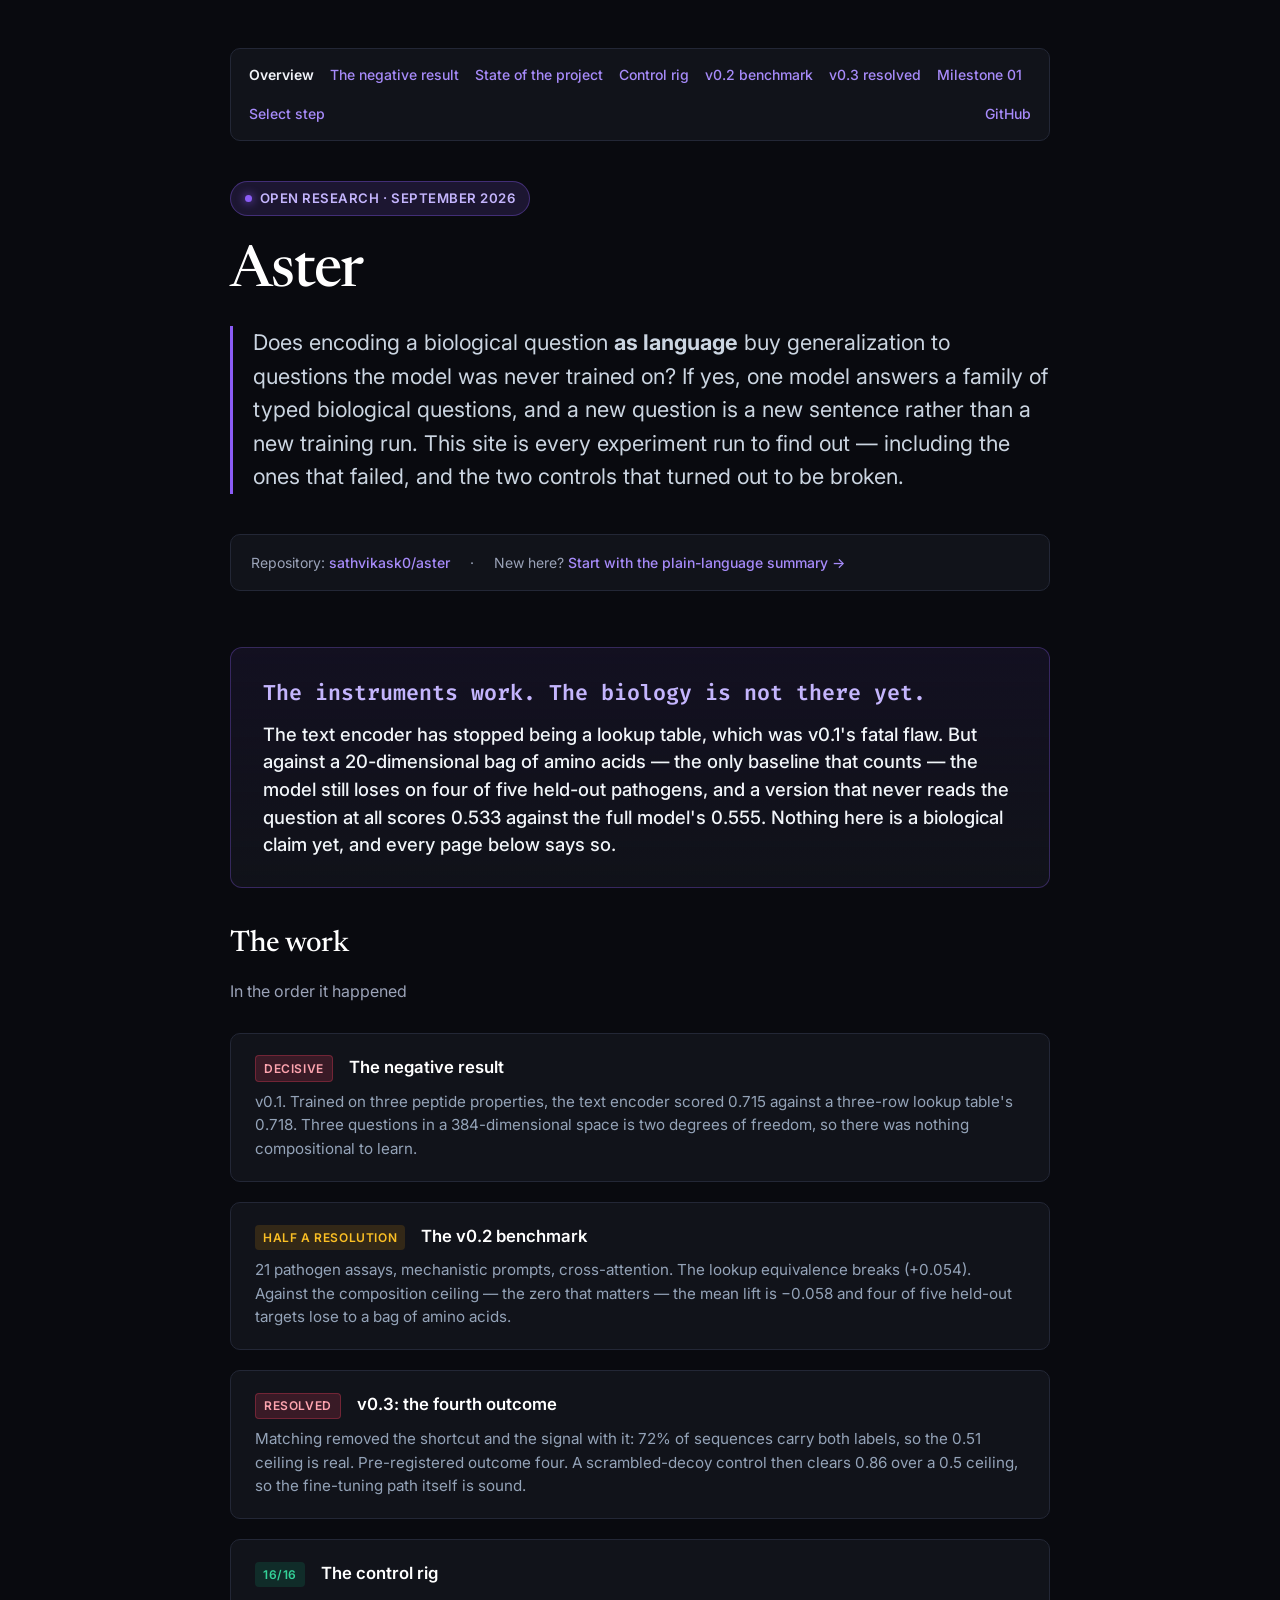
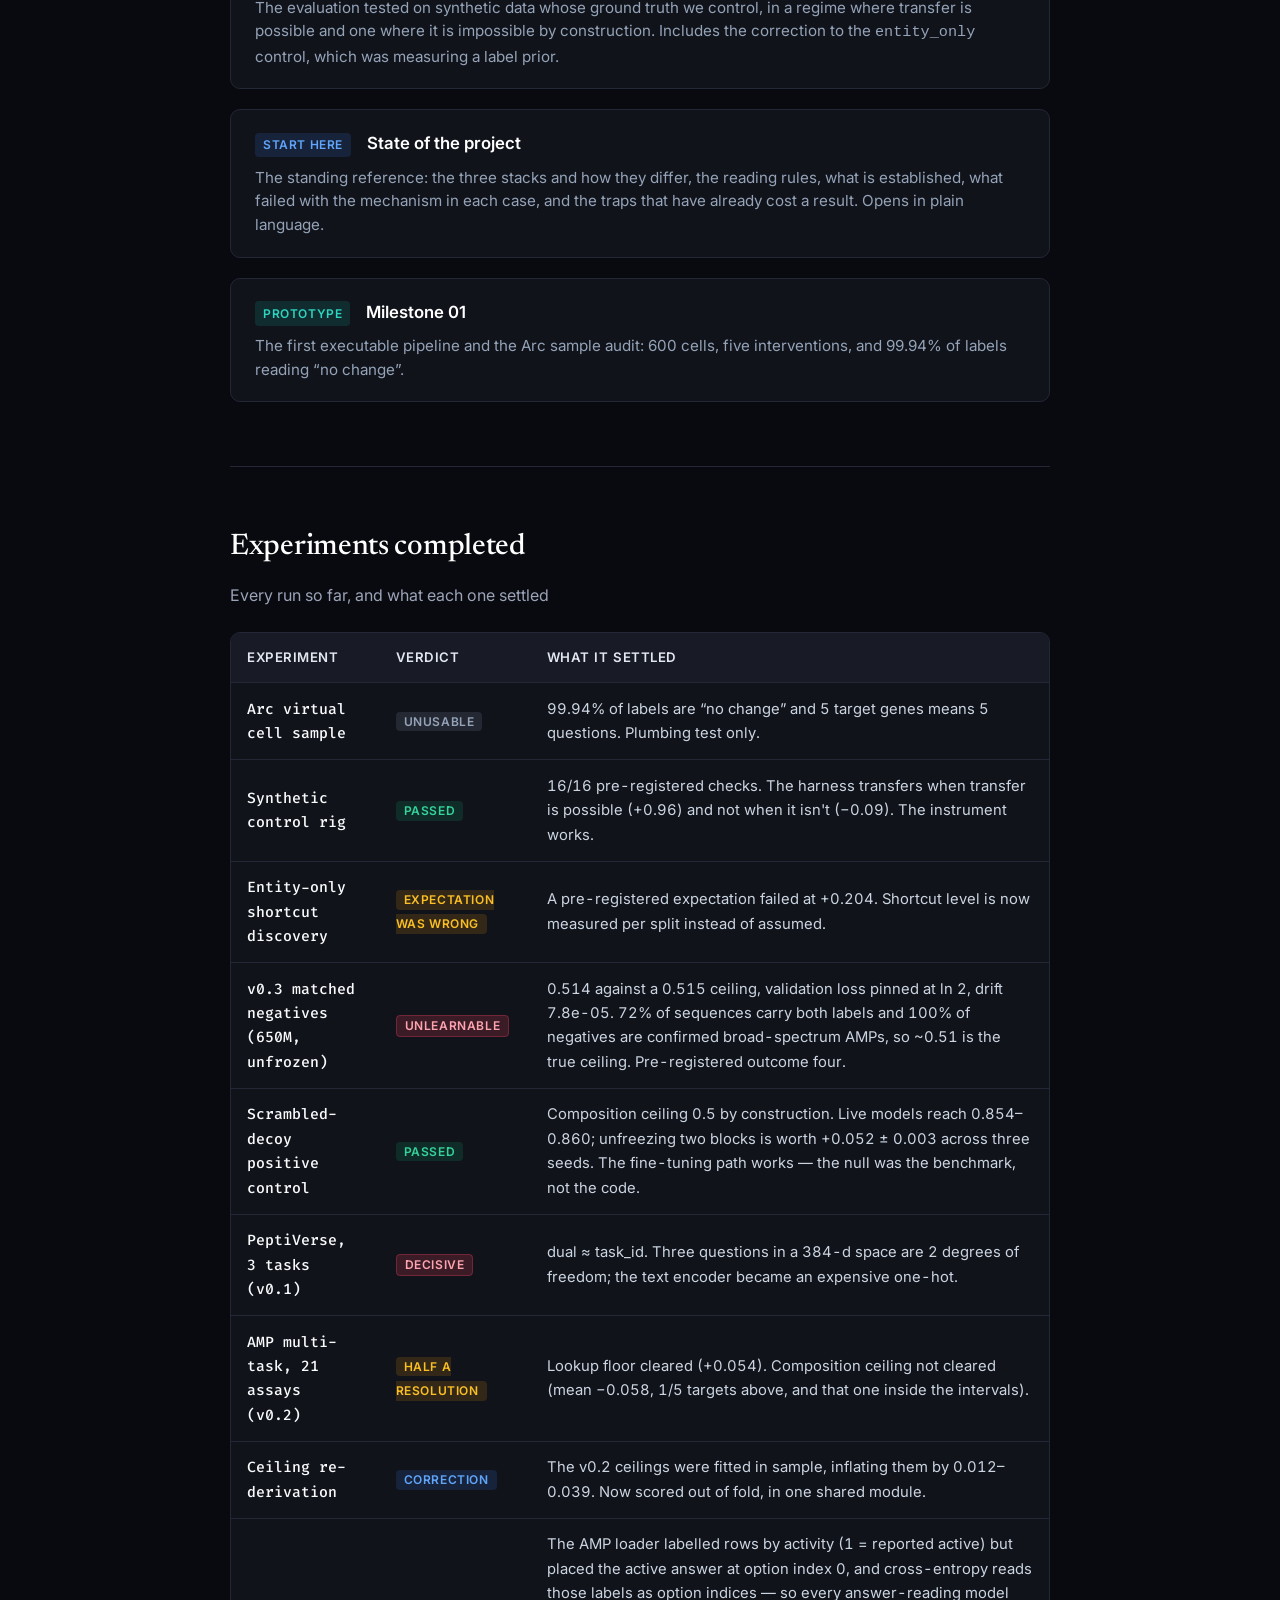
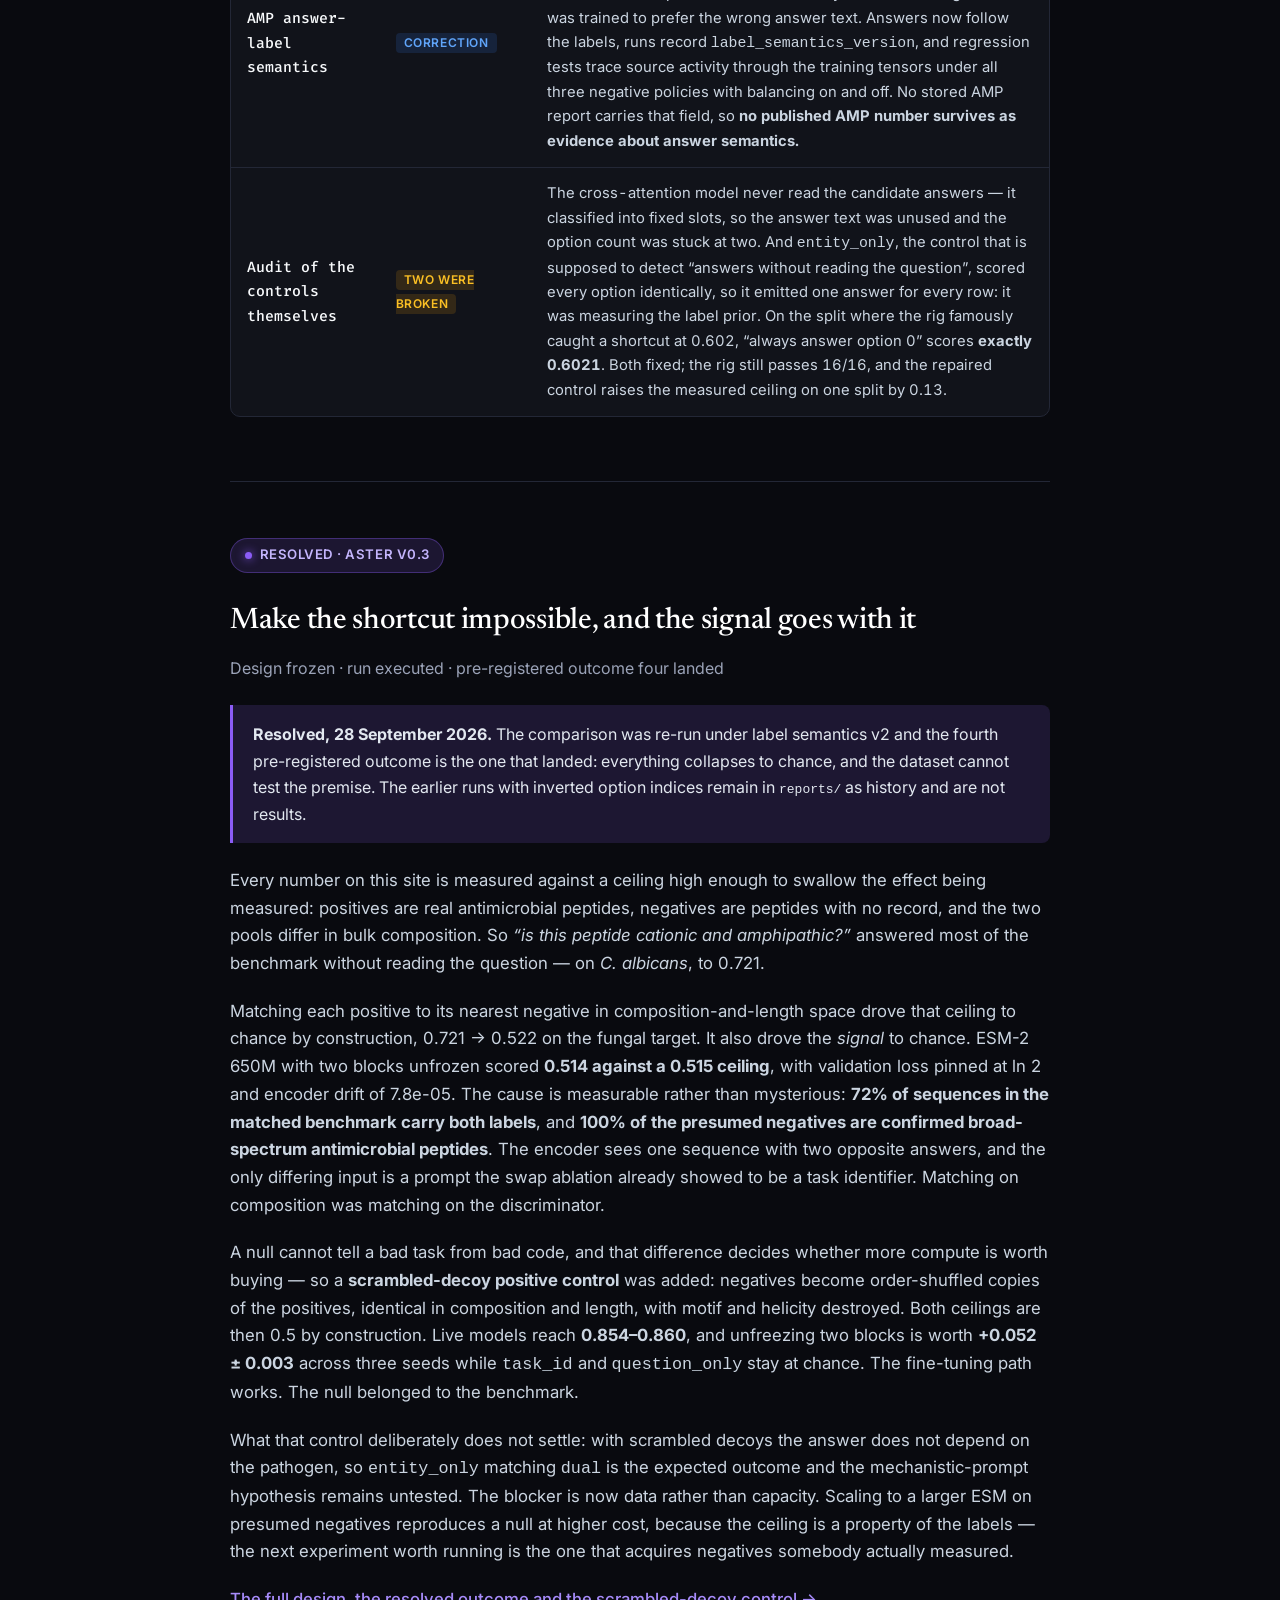
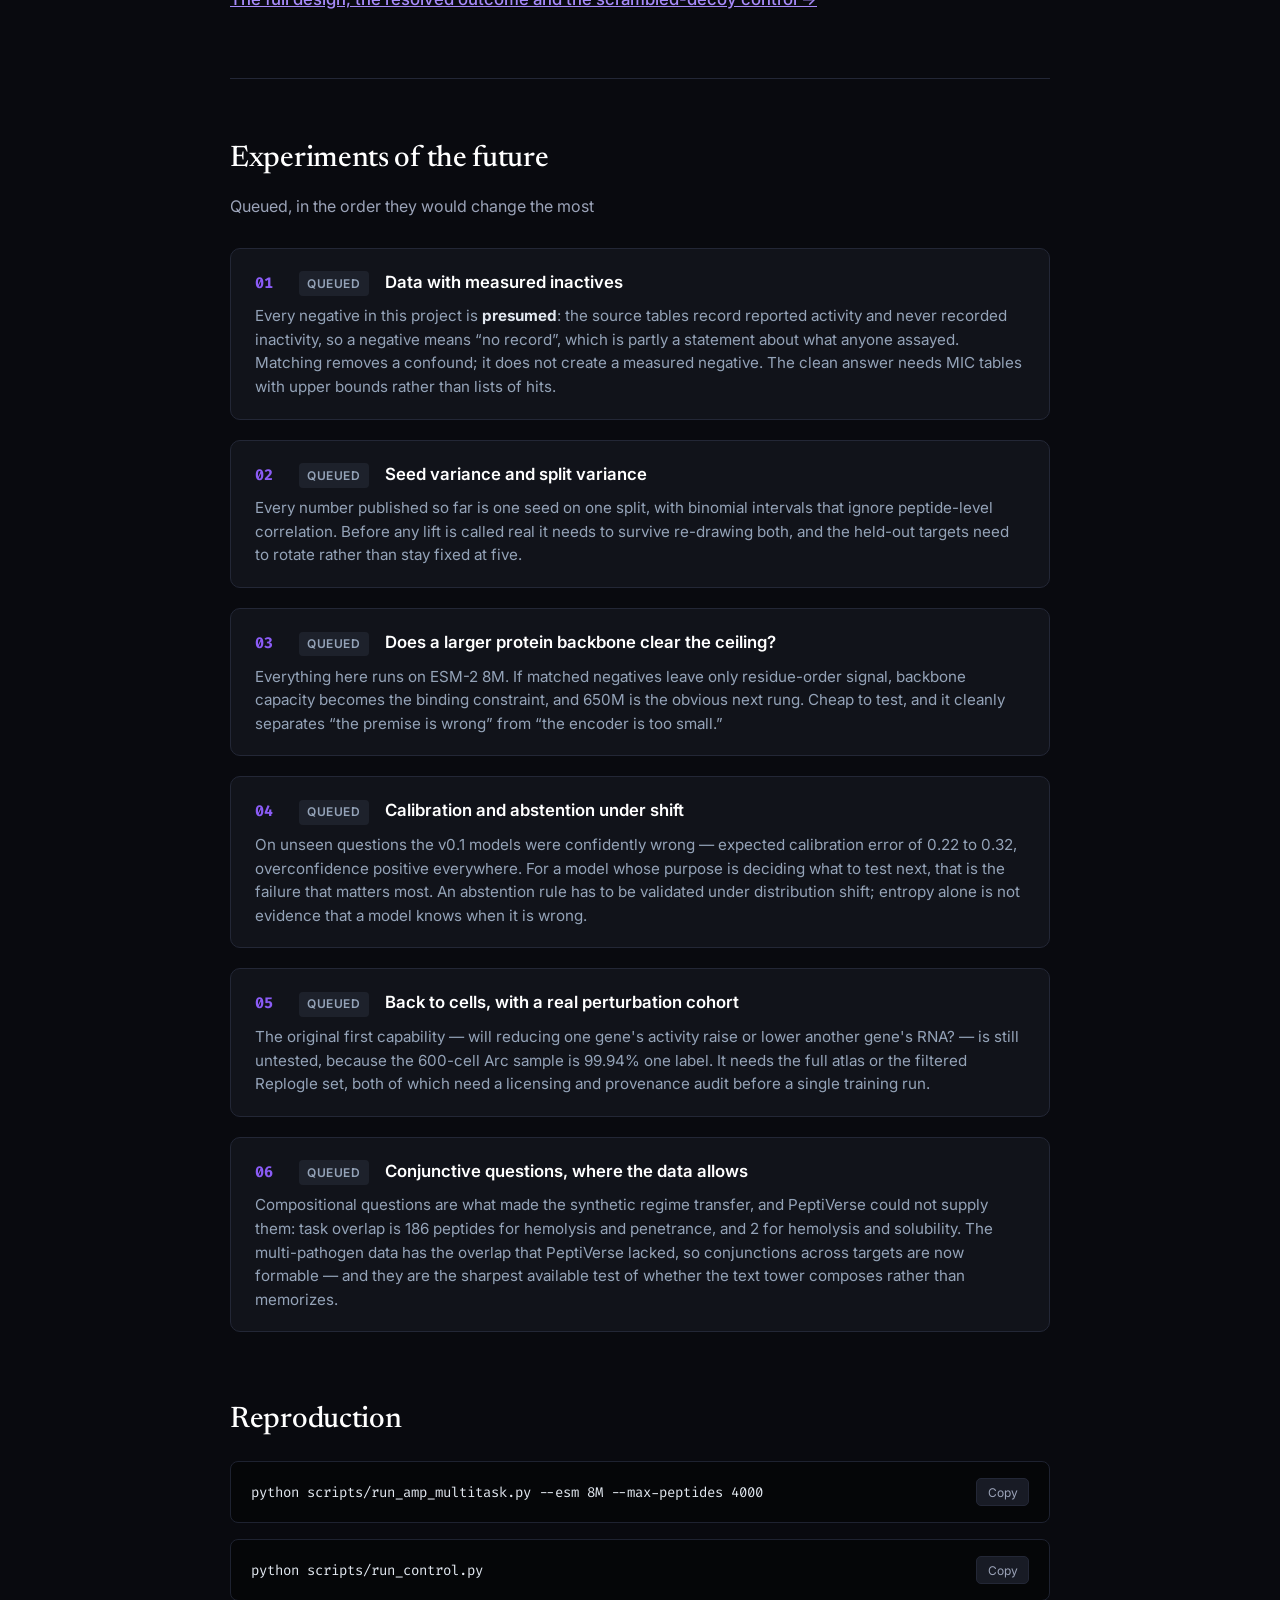
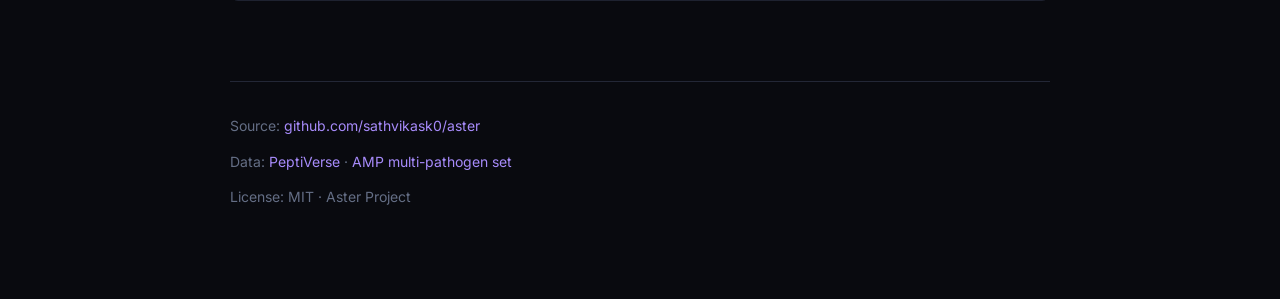
==== commit dca83a36: "Add a site page on the Select step and the question-scale result Documents the run that settled why " ====
--- a/docs/index.html
+++ b/docs/index.html
@@ -20,6 +20,7 @@
       <a href="resolution.html">v0.2 benchmark</a>
       <a href="in-progress.html">v0.3 resolved</a>
       <a href="milestone.html">Milestone 01</a>
+      <a href="select-step.html">Select step</a>
       <span class="spacer"></span>
       <a href="https://github.com/sathvikask0/aster">GitHub</a>
     </nav>
